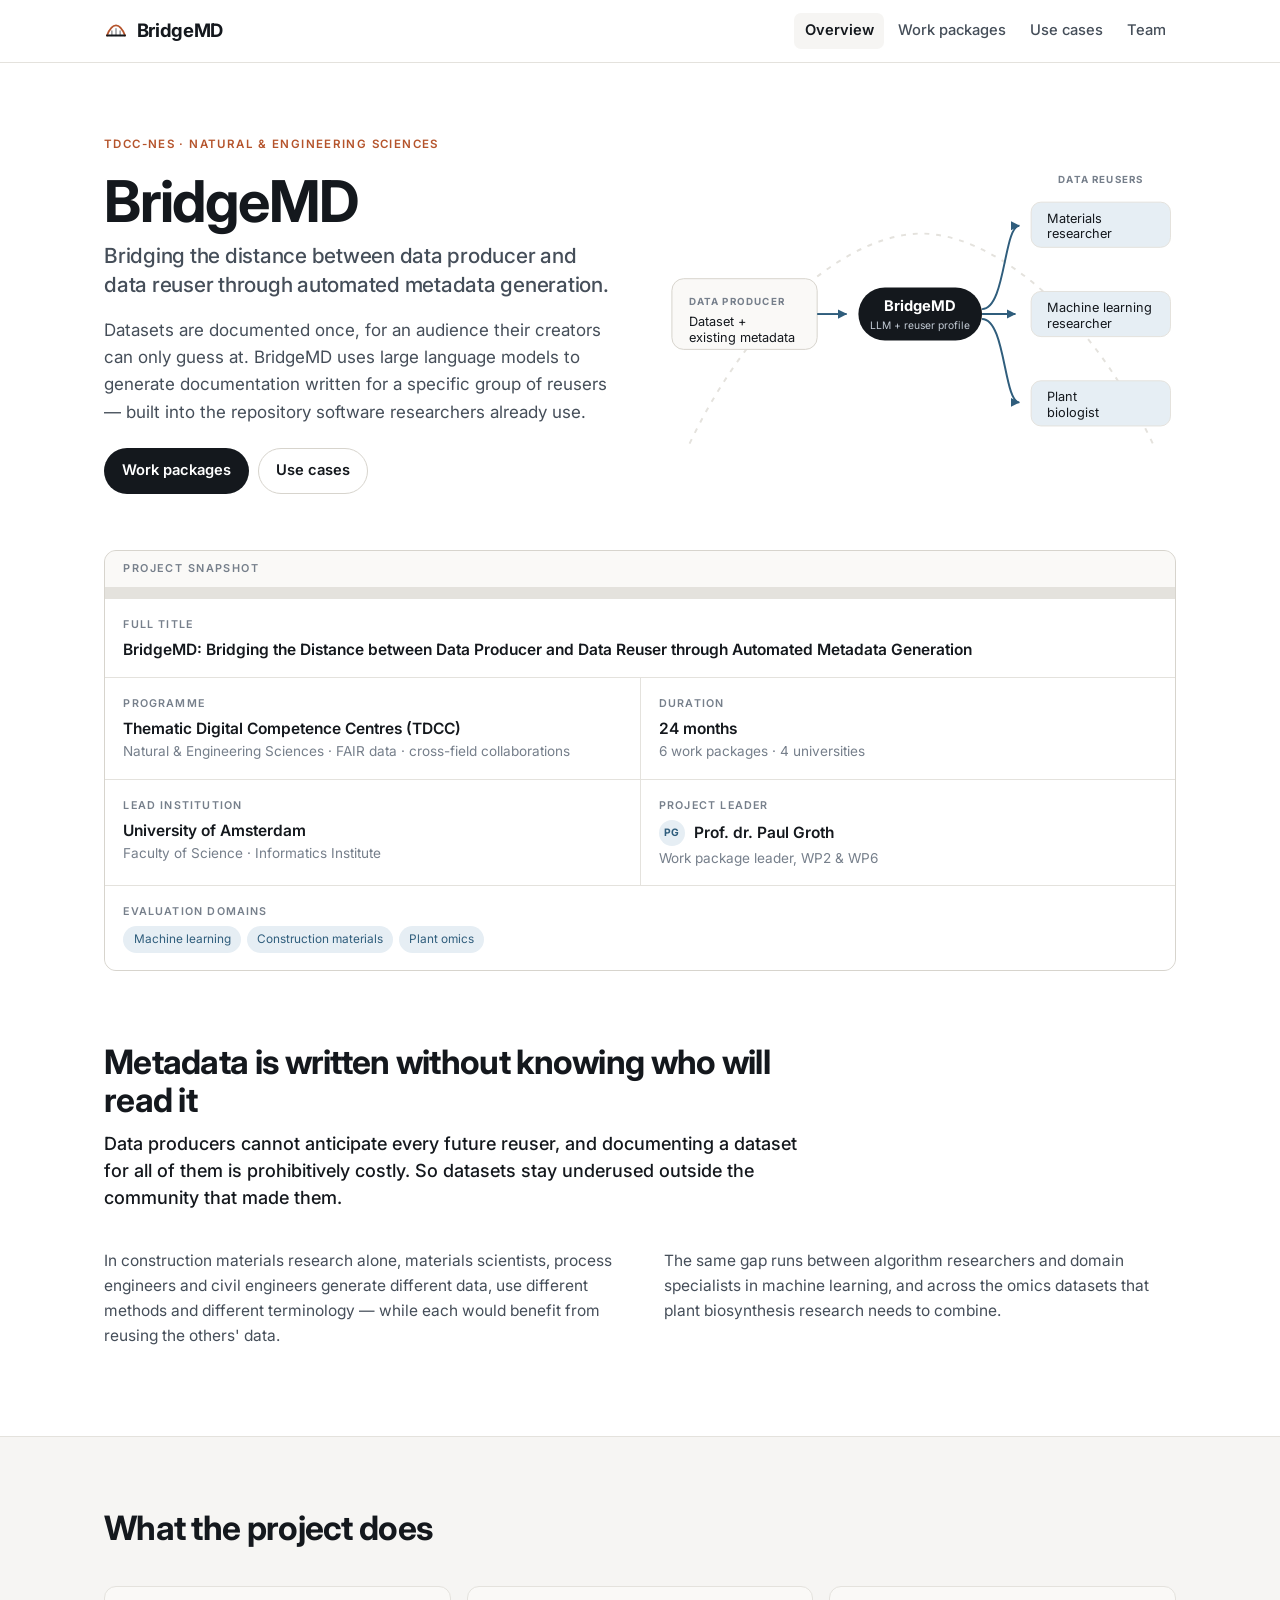
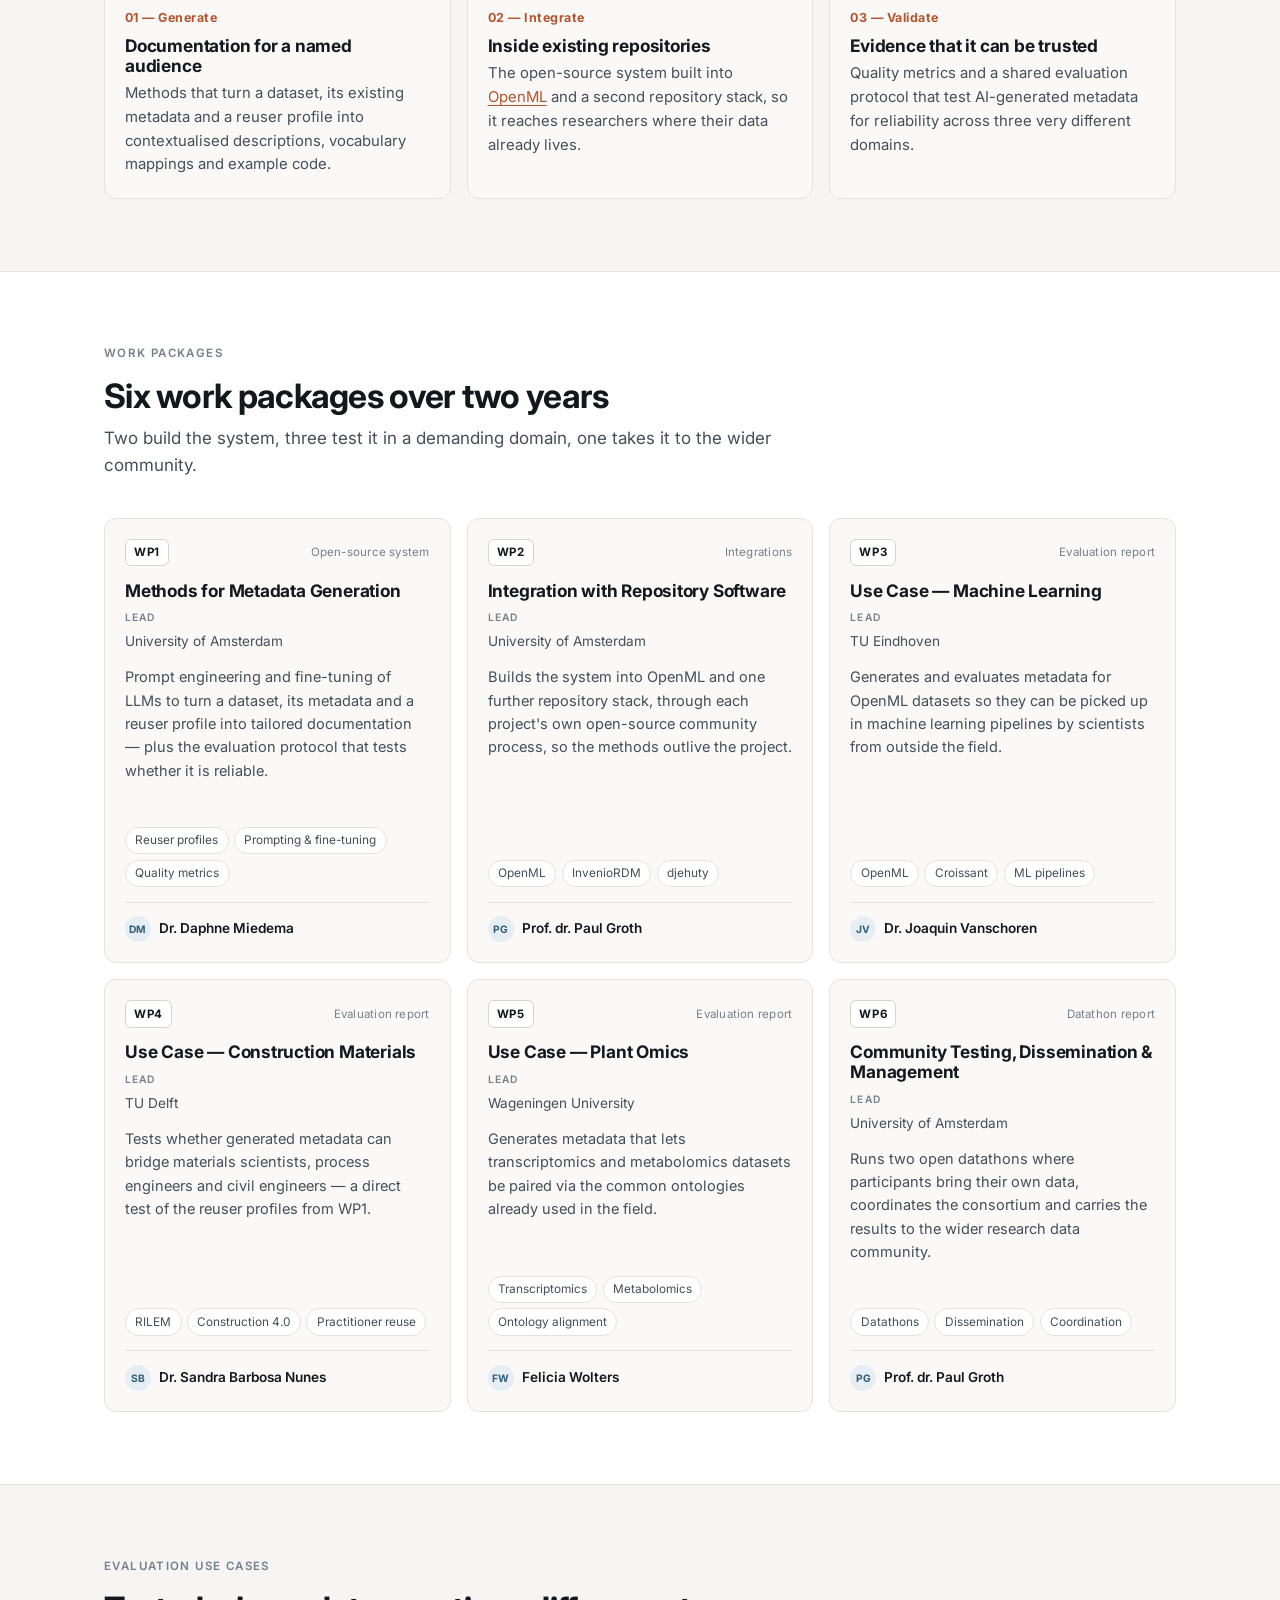
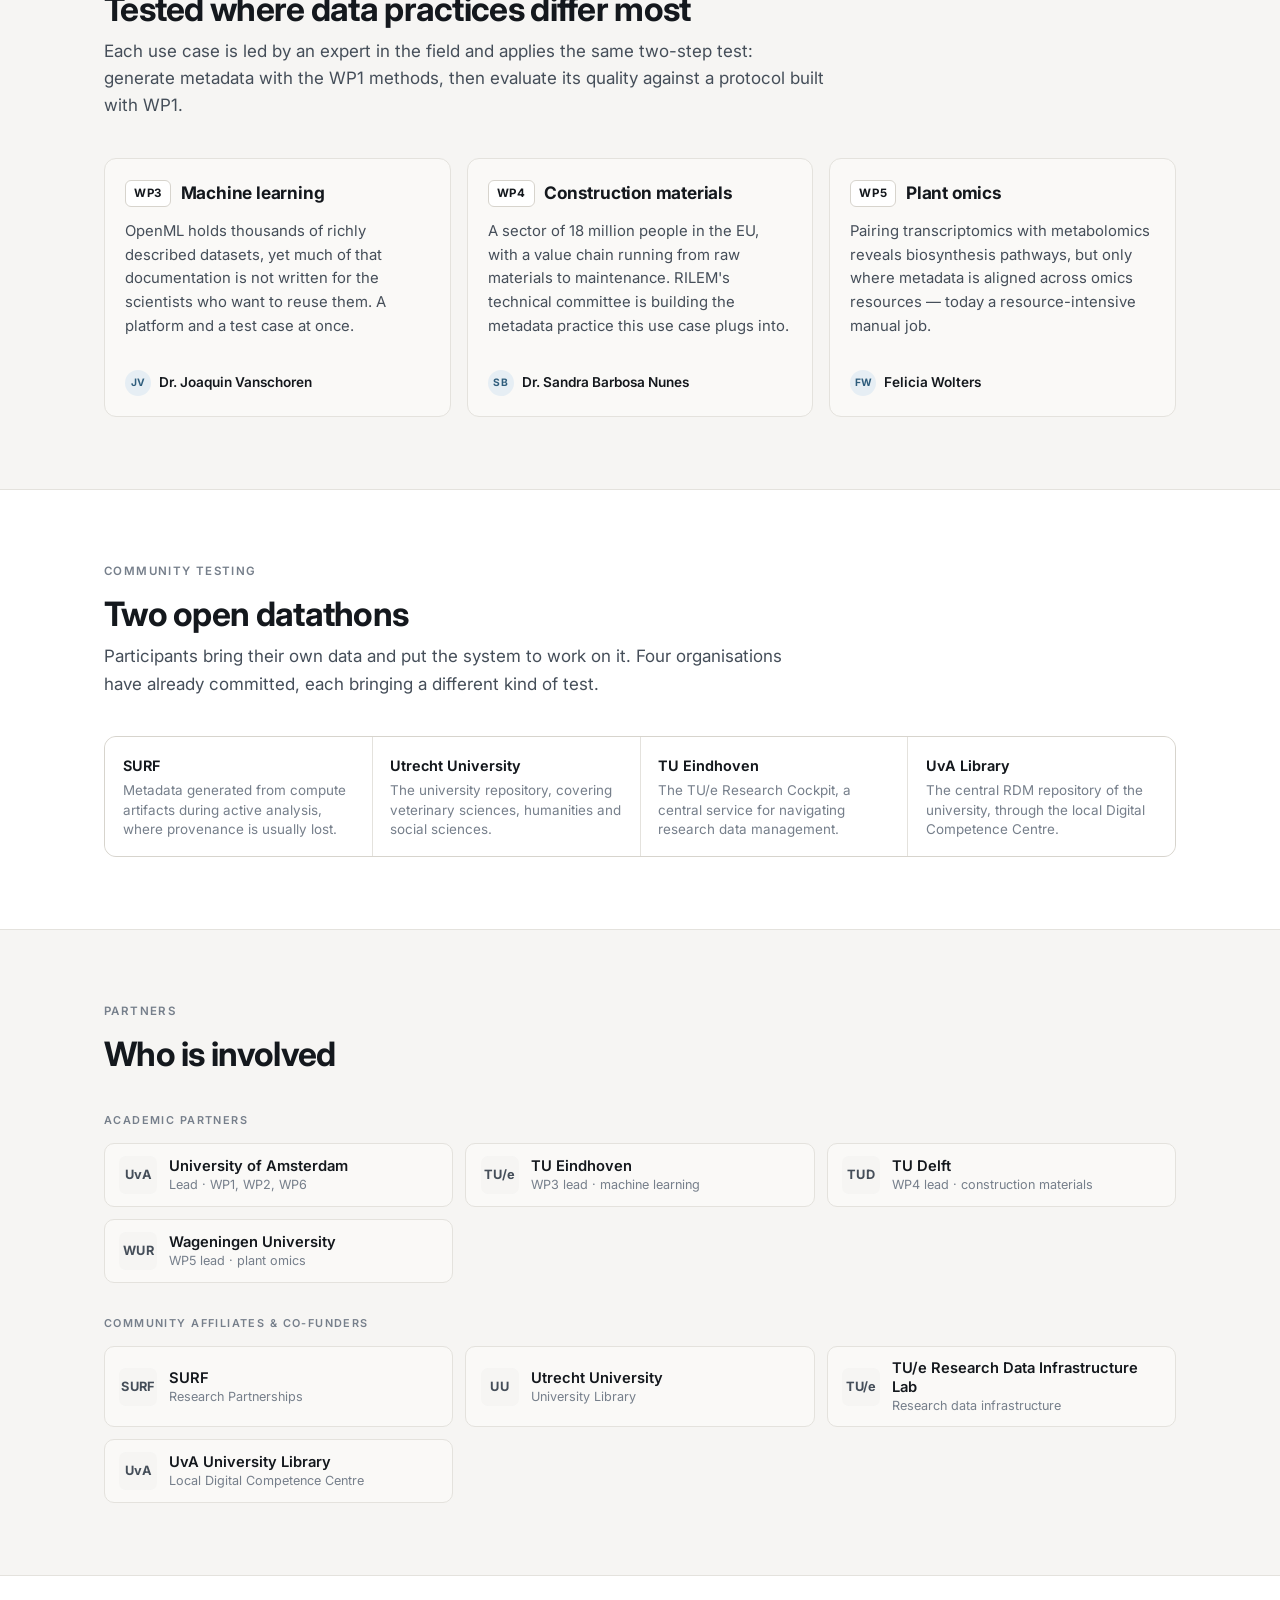
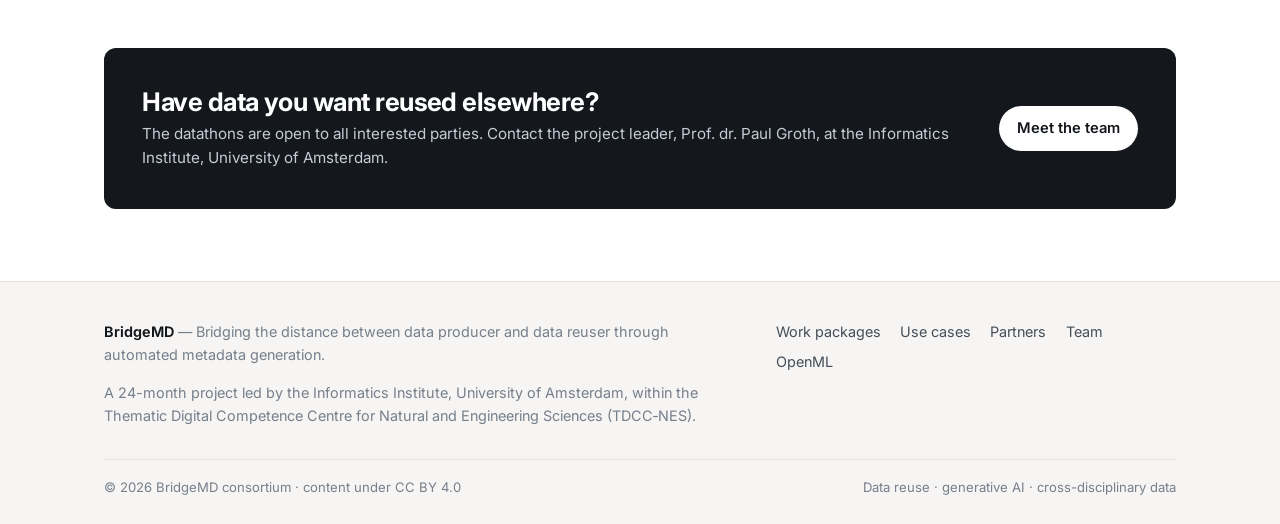
==== index.html @ d84fef76 "Add BridgeMD project website Static site for the BridgeMD project (TDCC-NES), built from the project" ====
<!DOCTYPE html>
<html lang="en">
<head>
  <meta charset="utf-8">
  <meta name="viewport" content="width=device-width, initial-scale=1">
  <title>BridgeMD — Automated metadata generation for cross-disciplinary data reuse</title>
  <meta name="description" content="BridgeMD uses large language models to generate dataset documentation tailored to specific groups of data reusers, built into open-source research data repositories.">
  <link rel="canonical" href="https://bridgemd.github.io/">
  <meta name="theme-color" content="#ffffff" media="(prefers-color-scheme: light)">
  <meta name="theme-color" content="#0f1319" media="(prefers-color-scheme: dark)">
  <meta property="og:title" content="BridgeMD — Automated metadata generation for cross-disciplinary data reuse">
  <meta property="og:description" content="BridgeMD uses large language models to generate dataset documentation tailored to specific groups of data reusers, built into open-source research data repositories.">
  <meta property="og:type" content="website">
  <meta property="og:url" content="https://bridgemd.github.io/">
  <link rel="icon" href="assets/img/favicon.svg" type="image/svg+xml">
  <link rel="preconnect" href="https://fonts.googleapis.com">
  <link rel="preconnect" href="https://fonts.gstatic.com" crossorigin>
  <link rel="stylesheet" href="https://fonts.googleapis.com/css2?family=Inter:wght@400;500;600;700&display=swap">
  <link rel="stylesheet" href="assets/css/style.css">
</head>
<body>
  <a class="skip-link" href="#main">Skip to content</a>

  <header class="site-header">
    <div class="wrap site-header__inner">
      <a class="brand" href="index.html">
        <svg class="brand__mark" width="24" height="24" viewBox="0 0 64 64" aria-hidden="true">
          <path class="brand__arc" d="M8 44c7-18 17-27 24-27s17 9 24 27" fill="none" stroke-width="5" stroke-linecap="round"/>
          <path d="M8 44h48" stroke="currentColor" stroke-width="5" stroke-linecap="round"/>
          <path d="M21 44V32M32 44V26M43 44V32" stroke="currentColor" stroke-width="3.5" stroke-linecap="round" opacity=".5"/>
        </svg>
        BridgeMD
      </a>
      <button class="nav-toggle" type="button" aria-expanded="false" aria-controls="site-nav">
        <svg width="15" height="15" viewBox="0 0 16 16" aria-hidden="true"><path d="M1 3h14M1 8h14M1 13h14" stroke="currentColor" stroke-width="1.8" stroke-linecap="round"/></svg>
        Menu
      </button>
      <nav class="nav" id="site-nav" aria-label="Main">
        <a href="index.html" aria-current="page">Overview</a>
        <a href="index.html#work-packages">Work packages</a>
        <a href="index.html#use-cases">Use cases</a>
        <a href="team.html">Team</a>
      </nav>
    </div>
  </header>

  <main id="main">
    <section class="hero">
      <div class="wrap">
        <div class="hero__grid">
          <div>
            <p class="eyebrow eyebrow--accent">TDCC-NES &middot; Natural &amp; Engineering Sciences</p>
            <h1>BridgeMD</h1>
            <p class="hero__sub">Bridging the distance between data producer and data reuser
            through automated metadata generation.</p>
            <p>Datasets are documented once, for an audience their creators can only guess at.
            BridgeMD uses large language models to generate documentation written for a specific
            group of reusers &mdash; built into the repository software researchers already use.</p>
            <div class="btn-row">
              <a class="btn btn--primary" href="#work-packages">Work packages</a>
              <a class="btn btn--ghost" href="#use-cases">Use cases</a>
            </div>
          </div>
          <figure class="hero__figure">
          <svg viewBox="0 0 520 320" class="diagram" role="img" aria-labelledby="dia-t dia-d">
            <title id="dia-t">From one dataset to many tailored descriptions</title>
            <desc id="dia-d">A dataset with its existing metadata passes through BridgeMD, which
            generates documentation tailored to a materials researcher, a machine learning
            researcher and a plant biologist.</desc>
            <path class="d-arc" d="M24 292c70-146 170-214 236-214s166 68 236 214"/>
            <g>
              <rect class="d-card" x="6" y="124" width="148" height="72" rx="12"/>
              <text class="d-label" x="23" y="151">DATA PRODUCER</text>
              <text class="d-text" x="23" y="172">Dataset +</text>
              <text class="d-text" x="23" y="188">existing metadata</text>
            </g>
            <g>
              <rect class="d-engine" x="196" y="133" width="126" height="54" rx="27"/>
              <text class="d-engine-name" x="259" y="157">BridgeMD</text>
              <text class="d-engine-sub" x="259" y="175">LLM + reuser profile</text>
            </g>
            <g class="d-links">
              <path d="M154 160h30" marker-end="url(#ar)"/>
              <path d="M322 155C346 155 344 70 360 70" marker-end="url(#ar)"/>
              <path d="M322 160h34" marker-end="url(#ar)"/>
              <path d="M322 165C346 165 344 250 360 250" marker-end="url(#ar)"/>
            </g>
            <g>
              <rect class="d-pill" x="372" y="46" width="142" height="46" rx="10"/>
              <text class="d-text" x="388" y="67">Materials</text>
              <text class="d-text" x="388" y="83">researcher</text>
              <rect class="d-pill" x="372" y="137" width="142" height="46" rx="10"/>
              <text class="d-text" x="388" y="158">Machine learning</text>
              <text class="d-text" x="388" y="174">researcher</text>
              <rect class="d-pill" x="372" y="228" width="142" height="46" rx="10"/>
              <text class="d-text" x="388" y="249">Plant</text>
              <text class="d-text" x="388" y="265">biologist</text>
            </g>
            <text class="d-label d-label--center" x="443" y="26">DATA REUSERS</text>
            <defs>
              <marker id="ar" class="d-arrow" viewBox="0 0 10 10" refX="7.5" refY="5"
                      markerWidth="6" markerHeight="6" orient="auto-start-reverse">
                <path d="M0 1l8 4-8 4z"/>
              </marker>
            </defs>
          </svg>
        </figure>
        </div>

        <div class="snapshot">
          <p class="snapshot__title">Project snapshot</p>
          <div class="snap snap--wide">
            <span class="snap__label">Full title</span>
            <div class="snap__value">BridgeMD: Bridging the Distance between Data Producer and Data
            Reuser through Automated Metadata Generation</div>
          </div>
          <div class="snap">
            <span class="snap__label">Programme</span>
            <div class="snap__value">Thematic Digital Competence Centres (TDCC)</div>
            <div class="snap__sub">Natural &amp; Engineering Sciences &middot; FAIR data &middot; cross-field collaborations</div>
          </div>
          <div class="snap">
            <span class="snap__label">Duration</span>
            <div class="snap__value">24 months</div>
            <div class="snap__sub">6 work packages &middot; 4 universities</div>
          </div>
          <div class="snap">
            <span class="snap__label">Lead institution</span>
            <div class="snap__value">University of Amsterdam</div>
            <div class="snap__sub">Faculty of Science &middot; Informatics Institute</div>
          </div>
          <div class="snap">
            <span class="snap__label">Project leader</span>
            <div class="snap__value snap__person">
              <span class="mono" aria-hidden="true">PG</span>Prof. dr. Paul Groth
            </div>
            <div class="snap__sub">Work package leader, WP2 &amp; WP6</div>
          </div>
          <div class="snap snap--wide">
            <span class="snap__label">Evaluation domains</span>
            <ul class="pills" style="margin-top:.15rem">
              <li class="pill pill--bridge">Machine learning</li>
              <li class="pill pill--bridge">Construction materials</li>
              <li class="pill pill--bridge">Plant omics</li>
            </ul>
          </div>
        </div>
      </div>
    </section>

    <section class="section">
      <div class="wrap">
        <div class="section__head">
          <h2>Metadata is written without knowing who will read it</h2>
          <p class="lead">Data producers cannot anticipate every future reuser, and documenting a
          dataset for all of them is prohibitively costly. So datasets stay underused outside the
          community that made them.</p>
        </div>
        <div class="two-col">
          <p>In construction materials research alone, materials scientists, process engineers and
          civil engineers generate different data, use different methods and different terminology
          &mdash; while each would benefit from reusing the others' data.</p>
          <p>The same gap runs between algorithm researchers and domain specialists in machine
          learning, and across the omics datasets that plant biosynthesis research needs to
          combine.</p>
        </div>
      </div>
    </section>

    <section class="section section--tint">
      <div class="wrap">
        <div class="section__head">
          <h2>What the project does</h2>
        </div>
        <div class="grid-3">
          <div class="card">
            <span class="card__n">01 &mdash; Generate</span>
            <h3>Documentation for a named audience</h3>
            <p>Methods that turn a dataset, its existing metadata and a reuser profile into
            contextualised descriptions, vocabulary mappings and example code.</p>
          </div>
          <div class="card">
            <span class="card__n">02 &mdash; Integrate</span>
            <h3>Inside existing repositories</h3>
            <p>The open-source system built into <a href="https://www.openml.org">OpenML</a> and a
            second repository stack, so it reaches researchers where their data already lives.</p>
          </div>
          <div class="card">
            <span class="card__n">03 &mdash; Validate</span>
            <h3>Evidence that it can be trusted</h3>
            <p>Quality metrics and a shared evaluation protocol that test AI-generated metadata for
            reliability across three very different domains.</p>
          </div>
        </div>
      </div>
    </section>

    <section class="section" id="work-packages">
      <div class="wrap">
        <div class="section__head">
          <p class="eyebrow">Work packages</p>
          <h2>Six work packages over two years</h2>
          <p>Two build the system, three test it in a demanding domain, one takes it to the wider
          community.</p>
        </div>
        <div class="wp-grid">
        <article class="wp-tile" id="wp1">
          <div class="wp-tile__top">
            <span class="wp-badge">WP1</span>
            <span class="wp-out">Open-source system</span>
          </div>
          <h3>Methods for Metadata Generation</h3>
          <div class="wp-tile__lead">
            <span class="wp-tile__lead-label">Lead</span>
            <span class="wp-tile__lead-name">University of Amsterdam</span>
          </div>
          <p>Prompt engineering and fine-tuning of LLMs to turn a dataset, its metadata and a reuser profile into tailored documentation &mdash; plus the evaluation protocol that tests whether it is reliable.</p>
          <div class="wp-tile__foot">
            <ul class="pills">
            <li class="pill">Reuser profiles</li>
            <li class="pill">Prompting &amp; fine-tuning</li>
            <li class="pill">Quality metrics</li>
            </ul>
          <div class="wp-tile__person"><span class="mono" aria-hidden="true">DM</span><span class="person-chip"><strong>Dr. Daphne Miedema</strong></span></div>
          </div>
        </article>
        <article class="wp-tile" id="wp2">
          <div class="wp-tile__top">
            <span class="wp-badge">WP2</span>
            <span class="wp-out">Integrations</span>
          </div>
          <h3>Integration with Repository Software</h3>
          <div class="wp-tile__lead">
            <span class="wp-tile__lead-label">Lead</span>
            <span class="wp-tile__lead-name">University of Amsterdam</span>
          </div>
          <p>Builds the system into OpenML and one further repository stack, through each project's own open-source community process, so the methods outlive the project.</p>
          <div class="wp-tile__foot">
            <ul class="pills">
            <li class="pill">OpenML</li>
            <li class="pill">InvenioRDM</li>
            <li class="pill">djehuty</li>
            </ul>
          <div class="wp-tile__person"><span class="mono" aria-hidden="true">PG</span><span class="person-chip"><strong>Prof. dr. Paul Groth</strong></span></div>
          </div>
        </article>
        <article class="wp-tile" id="wp3">
          <div class="wp-tile__top">
            <span class="wp-badge">WP3</span>
            <span class="wp-out">Evaluation report</span>
          </div>
          <h3>Use Case &mdash; Machine Learning</h3>
          <div class="wp-tile__lead">
            <span class="wp-tile__lead-label">Lead</span>
            <span class="wp-tile__lead-name">TU Eindhoven</span>
          </div>
          <p>Generates and evaluates metadata for OpenML datasets so they can be picked up in machine learning pipelines by scientists from outside the field.</p>
          <div class="wp-tile__foot">
            <ul class="pills">
            <li class="pill">OpenML</li>
            <li class="pill">Croissant</li>
            <li class="pill">ML pipelines</li>
            </ul>
          <div class="wp-tile__person"><span class="mono" aria-hidden="true">JV</span><span class="person-chip"><strong>Dr. Joaquin Vanschoren</strong></span></div>
          </div>
        </article>
        <article class="wp-tile" id="wp4">
          <div class="wp-tile__top">
            <span class="wp-badge">WP4</span>
            <span class="wp-out">Evaluation report</span>
          </div>
          <h3>Use Case &mdash; Construction Materials</h3>
          <div class="wp-tile__lead">
            <span class="wp-tile__lead-label">Lead</span>
            <span class="wp-tile__lead-name">TU Delft</span>
          </div>
          <p>Tests whether generated metadata can bridge materials scientists, process engineers and civil engineers &mdash; a direct test of the reuser profiles from WP1.</p>
          <div class="wp-tile__foot">
            <ul class="pills">
            <li class="pill">RILEM</li>
            <li class="pill">Construction 4.0</li>
            <li class="pill">Practitioner reuse</li>
            </ul>
          <div class="wp-tile__person"><span class="mono" aria-hidden="true">SB</span><span class="person-chip"><strong>Dr. Sandra Barbosa Nunes</strong></span></div>
          </div>
        </article>
        <article class="wp-tile" id="wp5">
          <div class="wp-tile__top">
            <span class="wp-badge">WP5</span>
            <span class="wp-out">Evaluation report</span>
          </div>
          <h3>Use Case &mdash; Plant Omics</h3>
          <div class="wp-tile__lead">
            <span class="wp-tile__lead-label">Lead</span>
            <span class="wp-tile__lead-name">Wageningen University</span>
          </div>
          <p>Generates metadata that lets transcriptomics and metabolomics datasets be paired via the common ontologies already used in the field.</p>
          <div class="wp-tile__foot">
            <ul class="pills">
            <li class="pill">Transcriptomics</li>
            <li class="pill">Metabolomics</li>
            <li class="pill">Ontology alignment</li>
            </ul>
          <div class="wp-tile__person"><span class="mono" aria-hidden="true">FW</span><span class="person-chip"><strong>Felicia Wolters</strong></span></div>
          </div>
        </article>
        <article class="wp-tile" id="wp6">
          <div class="wp-tile__top">
            <span class="wp-badge">WP6</span>
            <span class="wp-out">Datathon report</span>
          </div>
          <h3>Community Testing, Dissemination &amp; Management</h3>
          <div class="wp-tile__lead">
            <span class="wp-tile__lead-label">Lead</span>
            <span class="wp-tile__lead-name">University of Amsterdam</span>
          </div>
          <p>Runs two open datathons where participants bring their own data, coordinates the consortium and carries the results to the wider research data community.</p>
          <div class="wp-tile__foot">
            <ul class="pills">
            <li class="pill">Datathons</li>
            <li class="pill">Dissemination</li>
            <li class="pill">Coordination</li>
            </ul>
          <div class="wp-tile__person"><span class="mono" aria-hidden="true">PG</span><span class="person-chip"><strong>Prof. dr. Paul Groth</strong></span></div>
          </div>
        </article>
        </div>
      </div>
    </section>

    <section class="section section--tint" id="use-cases">
      <div class="wrap">
        <div class="section__head">
          <p class="eyebrow">Evaluation use cases</p>
          <h2>Tested where data practices differ most</h2>
          <p>Each use case is led by an expert in the field and applies the same two-step test:
          generate metadata with the WP1 methods, then evaluate its quality against a protocol built
          with WP1.</p>
        </div>
        <div class="grid-3">
          <div class="card uc-tile">
            <div class="uc-tile__head">
              <span class="wp-badge">WP3</span>
              <h3>Machine learning</h3>
            </div>
            <p>OpenML holds thousands of richly described datasets, yet much of that documentation
            is not written for the scientists who want to reuse them. A platform and a test case at
            once.</p>
            <div class="uc-tile__foot">
              <span class="person-chip"><span class="mono" aria-hidden="true">JV</span>
              <strong>Dr. Joaquin Vanschoren</strong></span>
            </div>
          </div>
          <div class="card uc-tile">
            <div class="uc-tile__head">
              <span class="wp-badge">WP4</span>
              <h3>Construction materials</h3>
            </div>
            <p>A sector of 18 million people in the EU, with a value chain running from raw
            materials to maintenance. RILEM's technical committee is building the metadata practice
            this use case plugs into.</p>
            <div class="uc-tile__foot">
              <span class="person-chip"><span class="mono" aria-hidden="true">SB</span>
              <strong>Dr. Sandra Barbosa Nunes</strong></span>
            </div>
          </div>
          <div class="card uc-tile">
            <div class="uc-tile__head">
              <span class="wp-badge">WP5</span>
              <h3>Plant omics</h3>
            </div>
            <p>Pairing transcriptomics with metabolomics reveals biosynthesis pathways, but only
            where metadata is aligned across omics resources &mdash; today a resource-intensive
            manual job.</p>
            <div class="uc-tile__foot">
              <span class="person-chip"><span class="mono" aria-hidden="true">FW</span>
              <strong>Felicia Wolters</strong></span>
            </div>
          </div>
        </div>
      </div>
    </section>

    <section class="section">
      <div class="wrap">
        <div class="section__head">
          <p class="eyebrow">Community testing</p>
          <h2>Two open datathons</h2>
          <p>Participants bring their own data and put the system to work on it. Four organisations
          have already committed, each bringing a different kind of test.</p>
        </div>
        <div class="strip">
          <div class="strip__cell">
            <p class="strip__who">SURF</p>
            <p class="strip__what">Metadata generated from compute artifacts during active analysis,
            where provenance is usually lost.</p>
          </div>
          <div class="strip__cell">
            <p class="strip__who">Utrecht University</p>
            <p class="strip__what">The university repository, covering veterinary sciences,
            humanities and social sciences.</p>
          </div>
          <div class="strip__cell">
            <p class="strip__who">TU Eindhoven</p>
            <p class="strip__what">The TU/e Research Cockpit, a central service for navigating
            research data management.</p>
          </div>
          <div class="strip__cell">
            <p class="strip__who">UvA Library</p>
            <p class="strip__what">The central RDM repository of the university, through the local
            Digital Competence Centre.</p>
          </div>
        </div>
      </div>
    </section>

    <section class="section section--tint" id="partners">
      <div class="wrap">
        <div class="section__head">
          <p class="eyebrow">Partners</p>
          <h2>Who is involved</h2>
        </div>
        <div class="group">
          <p class="group-label">Academic partners</p>
          <div class="partner-grid">
            <div class="partner"><span class="mono mono--lg mono--sq" aria-hidden="true">UvA</span>
              <div><div class="partner__name">University of Amsterdam</div>
              <div class="partner__role">Lead &middot; WP1, WP2, WP6</div></div></div>
            <div class="partner"><span class="mono mono--lg mono--sq" aria-hidden="true">TU/e</span>
              <div><div class="partner__name">TU Eindhoven</div>
              <div class="partner__role">WP3 lead &middot; machine learning</div></div></div>
            <div class="partner"><span class="mono mono--lg mono--sq" aria-hidden="true">TUD</span>
              <div><div class="partner__name">TU Delft</div>
              <div class="partner__role">WP4 lead &middot; construction materials</div></div></div>
            <div class="partner"><span class="mono mono--lg mono--sq" aria-hidden="true">WUR</span>
              <div><div class="partner__name">Wageningen University</div>
              <div class="partner__role">WP5 lead &middot; plant omics</div></div></div>
          </div>
        </div>
        <div class="group">
          <p class="group-label">Community affiliates &amp; co-funders</p>
          <div class="partner-grid">
            <div class="partner"><span class="mono mono--lg mono--sq" aria-hidden="true">SURF</span>
              <div><div class="partner__name">SURF</div>
              <div class="partner__role">Research Partnerships</div></div></div>
            <div class="partner"><span class="mono mono--lg mono--sq" aria-hidden="true">UU</span>
              <div><div class="partner__name">Utrecht University</div>
              <div class="partner__role">University Library</div></div></div>
            <div class="partner"><span class="mono mono--lg mono--sq" aria-hidden="true">TU/e</span>
              <div><div class="partner__name">TU/e Research Data Infrastructure Lab</div>
              <div class="partner__role">Research data infrastructure</div></div></div>
            <div class="partner"><span class="mono mono--lg mono--sq" aria-hidden="true">UvA</span>
              <div><div class="partner__name">UvA University Library</div>
              <div class="partner__role">Local Digital Competence Centre</div></div></div>
          </div>
        </div>
      </div>
    </section>

    <section class="section">
      <div class="wrap">
        <div class="cta">
          <div>
            <h2>Have data you want reused elsewhere?</h2>
            <p>The datathons are open to all interested parties. Contact the project leader,
            Prof. dr. Paul Groth, at the Informatics Institute, University of Amsterdam.</p>
            <!-- TODO: replace with a project contact email / mailing-list link once available. -->
          </div>
          <div><a class="btn btn--primary" href="team.html">Meet the team</a></div>
        </div>
      </div>
    </section>
  </main>

  <footer class="site-footer">
    <div class="wrap">
      <div class="site-footer__grid">
        <div>
          <p><strong>BridgeMD</strong> &mdash; Bridging the distance between data producer and data
          reuser through automated metadata generation.</p>
          <p>A 24-month project led by the Informatics Institute, University of Amsterdam, within the
          Thematic Digital Competence Centre for Natural and Engineering Sciences (TDCC&#8209;NES).</p>
        </div>
        <div>
          <ul>
            <li><a href="index.html#work-packages">Work packages</a></li>
            <li><a href="index.html#use-cases">Use cases</a></li>
            <li><a href="index.html#partners">Partners</a></li>
            <li><a href="team.html">Team</a></li>
            <li><a href="https://www.openml.org">OpenML</a></li>
          </ul>
        </div>
      </div>
      <div class="site-footer__bar">
        <span>&copy; 2026 BridgeMD consortium &middot; content under CC&nbsp;BY&nbsp;4.0</span>
        <span>Data reuse &middot; generative AI &middot; cross-disciplinary data</span>
      </div>
    </div>
  </footer>

  <script src="assets/js/nav.js" defer></script>
</body>
</html>
---- assets/css/style.css ----
/* BridgeMD — shared stylesheet */

:root {
  --paper:        #ffffff;
  --paper-2:      #f6f5f3;
  --surface:      #faf9f7;
  --ink:          #14181d;
  --ink-2:        #454e59;
  --ink-3:        #767f8b;
  --rule:         #e4e2dd;
  --rule-2:       #d7d4cd;
  --accent:       #b5542c;
  --accent-soft:  #f7eae2;
  --bridge:       #2f5d7c;
  --bridge-soft:  #e6eef4;

  /* panels that stay dark in both colour schemes */
  --invert-bg:     #14181d;
  --invert-fg:     #ffffff;
  --invert-fg-dim: #c4ccd6;
  --on-accent:     #ffffff;

  --font-sans: "Inter", ui-sans-serif, system-ui, -apple-system, "Segoe UI", Helvetica, Arial, sans-serif;

  --wrap: 1120px;
  --gutter: 24px;
  --radius: 12px;
}

@media (prefers-color-scheme: dark) {
  :root {
    --paper:       #0f1319;
    --paper-2:     #141921;
    --surface:     #171d26;
    --ink:         #eef1f5;
    --ink-2:       #bdc5d0;
    --ink-3:       #8b95a2;
    --rule:        #262e39;
    --rule-2:      #333d4a;
    --accent:      #e8926a;
    --accent-soft: #2c2018;
    --bridge:      #8cb8d6;
    --bridge-soft: #192734;
    --invert-bg:     #1d2531;
    --invert-fg:     #eef1f5;
    --invert-fg-dim: #a6b0bd;
  }
}

*, *::before, *::after { box-sizing: border-box; }

html { scroll-behavior: smooth; scroll-padding-top: 80px; -webkit-text-size-adjust: 100%; }

body {
  margin: 0;
  background: var(--paper);
  color: var(--ink);
  font-family: var(--font-sans);
  font-size: 17px;
  line-height: 1.6;
  -webkit-font-smoothing: antialiased;
}

img, svg { max-width: 100%; height: auto; }

h1, h2, h3 {
  font-weight: 700;
  line-height: 1.15;
  letter-spacing: -0.021em;
  color: var(--ink);
  margin: 0 0 .5em;
}
h1 { font-size: clamp(2.3rem, 6vw, 3.6rem); }
h2 { font-size: clamp(1.55rem, 3.2vw, 2.1rem); }
h3 { font-size: 1.08rem; letter-spacing: -0.012em; }

p { margin: 0 0 1em; color: var(--ink-2); }
p:last-child { margin-bottom: 0; }
.lead { font-size: 1.13rem; color: var(--ink); font-weight: 500; line-height: 1.5; }

a { color: var(--accent); text-decoration-thickness: 1px; text-underline-offset: 3px; }
a:hover { color: var(--ink); }

:focus-visible { outline: 2px solid var(--accent); outline-offset: 3px; border-radius: 4px; }

.wrap { max-width: var(--wrap); margin-inline: auto; padding-inline: var(--gutter); }
.wrap--narrow { max-width: 780px; }

.skip-link { position: absolute; left: -9999px; top: 0; background: var(--invert-bg); color: var(--invert-fg); padding: .6rem 1rem; z-index: 50; }
.skip-link:focus { left: 8px; top: 8px; }

.eyebrow {
  font-size: .72rem;
  font-weight: 600;
  letter-spacing: .12em;
  text-transform: uppercase;
  color: var(--ink-3);
  margin: 0 0 .9rem;
}
.eyebrow--accent { color: var(--accent); }

/* ---------- header ---------- */

.site-header {
  position: sticky; top: 0; z-index: 40;
  background: var(--paper);
  background: color-mix(in srgb, var(--paper) 90%, transparent);
  backdrop-filter: saturate(1.4) blur(10px);
  border-bottom: 1px solid var(--rule);
}
.site-header__inner { display: flex; align-items: center; justify-content: space-between; gap: 1rem; min-height: 62px; }

.brand {
  display: inline-flex; align-items: center; gap: .55rem;
  font-size: 1.16rem; font-weight: 700; letter-spacing: -0.02em;
  color: var(--ink); text-decoration: none;
}
.brand:hover { color: var(--ink); }
.brand__mark { flex: none; display: block; }
.brand__mark .brand__arc { stroke: var(--accent); }

.nav { display: flex; align-items: center; gap: .2rem; }
.nav a {
  display: inline-block; padding: .4rem .65rem; border-radius: 7px;
  font-size: .92rem; font-weight: 500; color: var(--ink-2); text-decoration: none;
}
.nav a:hover { background: var(--paper-2); color: var(--ink); }
.nav a[aria-current="page"] { color: var(--ink); font-weight: 600; background: var(--paper-2); }

.nav-toggle {
  display: none; align-items: center; gap: .4rem;
  background: var(--surface); border: 1px solid var(--rule); border-radius: 9px;
  color: var(--ink); font: inherit; font-size: .9rem; padding: .4rem .65rem; cursor: pointer;
}
@media (max-width: 860px) {
  .nav-toggle { display: inline-flex; }
  .nav {
    position: absolute; top: 100%; left: 0; right: 0;
    flex-direction: column; align-items: stretch; gap: 0;
    padding: .4rem var(--gutter) .9rem;
    background: var(--paper); border-bottom: 1px solid var(--rule);
  }
  .nav[hidden] { display: none; }
  .nav a { padding: .65rem .5rem; font-size: 1rem; }
}

/* ---------- hero ---------- */

.hero { padding: clamp(2.5rem, 6vw, 4.5rem) 0 0; }
.hero__grid {
  display: grid; grid-template-columns: minmax(0, 1fr) minmax(0, 1fr);
  gap: clamp(1.5rem, 4vw, 3.5rem); align-items: center;
}
@media (max-width: 900px) { .hero__grid { grid-template-columns: 1fr; } }

.hero h1 { margin-bottom: .45rem; }
.hero__sub {
  font-size: clamp(1.08rem, 2.2vw, 1.3rem); font-weight: 500; line-height: 1.4;
  color: var(--ink-2); margin: 0 0 1.1rem; letter-spacing: -0.012em;
}

.btn-row { display: flex; flex-wrap: wrap; gap: .6rem; margin-top: 1.4rem; }
.btn {
  display: inline-flex; align-items: center; gap: .4rem;
  padding: .62rem 1.05rem; border-radius: 999px;
  font-size: .92rem; font-weight: 600; text-decoration: none;
  border: 1px solid transparent;
  transition: background .12s ease, border-color .12s ease, color .12s ease;
}
.btn--primary { background: var(--ink); color: var(--paper); }
.btn--primary:hover { background: var(--accent); color: var(--on-accent); }
.btn--ghost { border-color: var(--rule-2); color: var(--ink); background: transparent; }
.btn--ghost:hover { border-color: var(--ink-3); color: var(--ink); background: var(--paper-2); }

.hero__figure { margin: 0; }
.hero__figure svg { width: 100%; height: auto; display: block; }

.diagram { font-family: var(--font-sans); }
.diagram .d-arc { fill: none; stroke: var(--rule); stroke-width: 2; stroke-dasharray: 5 7; }
.diagram .d-card { fill: var(--surface); stroke: var(--rule-2); stroke-width: 1; }
.diagram .d-pill { fill: var(--bridge-soft); stroke: var(--rule); stroke-width: 1; }
.diagram .d-engine { fill: var(--invert-bg); }
.diagram .d-text { font-size: 13px; fill: var(--ink); }
.diagram .d-label { font-size: 10px; font-weight: 700; letter-spacing: 1.2px; fill: var(--ink-3); }
.diagram .d-label--center { text-anchor: middle; }
.diagram .d-engine-name { font-size: 15px; font-weight: 700; text-anchor: middle; fill: var(--invert-fg); }
.diagram .d-engine-sub { font-size: 10.5px; text-anchor: middle; fill: var(--invert-fg-dim); }
.diagram .d-links path { fill: none; stroke: var(--bridge); stroke-width: 2; }
.diagram .d-arrow path { fill: var(--bridge); stroke: none; }

/* ---------- project snapshot ---------- */

.snapshot {
  margin: clamp(2rem, 5vw, 3.5rem) 0 0;
  border: 1px solid var(--rule-2);
  border-radius: var(--radius);
  overflow: hidden;
  background: var(--rule);
  display: grid;
  grid-template-columns: repeat(2, minmax(0, 1fr));
  gap: 1px;
}
@media (max-width: 680px) { .snapshot { grid-template-columns: 1fr; } }

.snapshot__title {
  grid-column: 1 / -1;
  background: var(--surface);
  padding: .6rem 1.15rem;
  font-size: .68rem; font-weight: 600; letter-spacing: .13em;
  text-transform: uppercase; color: var(--ink-3);
}
.snap { background: var(--paper); padding: 1.05rem 1.15rem; }
.snap__label {
  display: block; font-size: .67rem; font-weight: 600; letter-spacing: .11em;
  text-transform: uppercase; color: var(--ink-3); margin-bottom: .35rem;
}
.snap__value { font-size: .97rem; font-weight: 600; color: var(--ink); line-height: 1.4; }
.snap__sub { font-size: .85rem; color: var(--ink-3); margin-top: .2rem; line-height: 1.45; }
.snap--wide { grid-column: 1 / -1; }
.snap__person { display: flex; align-items: center; gap: .6rem; }

/* ---------- sections ---------- */

.section { padding: clamp(2.8rem, 6vw, 4.5rem) 0; }
.section--tint { background: var(--paper-2); border-block: 1px solid var(--rule); }
.section__head { max-width: 720px; margin-bottom: clamp(1.6rem, 3vw, 2.4rem); }
.section__head h2 { margin-bottom: .6rem; }

.two-col {
  display: grid; grid-template-columns: repeat(2, minmax(0, 1fr));
  gap: clamp(1.5rem, 4vw, 3rem); margin-top: 1.6rem;
}
@media (max-width: 760px) { .two-col { grid-template-columns: 1fr; gap: 1rem; } }
.two-col p { font-size: .97rem; }

/* ---------- generic card grid ---------- */

.grid-3 { display: grid; grid-template-columns: repeat(3, minmax(0, 1fr)); gap: 1rem; }
.grid-2 { display: grid; grid-template-columns: repeat(2, minmax(0, 1fr)); gap: 1rem; }
@media (max-width: 900px) { .grid-3 { grid-template-columns: repeat(2, minmax(0, 1fr)); } }
@media (max-width: 640px) { .grid-3, .grid-2 { grid-template-columns: 1fr; } }

.card {
  background: var(--surface);
  border: 1px solid var(--rule);
  border-radius: var(--radius);
  padding: 1.3rem 1.25rem;
}
.card h3 { margin-bottom: .4rem; }
.card p { font-size: .93rem; color: var(--ink-2); }

.card__n {
  display: block; font-size: .78rem; font-weight: 700; letter-spacing: .04em;
  color: var(--accent); margin-bottom: .5rem;
}

a.card { text-decoration: none; display: block; transition: border-color .12s ease; }
a.card:hover { border-color: var(--ink-3); }
a.card h3 { color: var(--ink); }

/* ---------- work-package tiles ---------- */

.wp-grid { display: grid; grid-template-columns: repeat(3, minmax(0, 1fr)); gap: 1rem; }
@media (max-width: 980px) { .wp-grid { grid-template-columns: repeat(2, minmax(0, 1fr)); } }
@media (max-width: 660px) { .wp-grid { grid-template-columns: 1fr; } }

.wp-tile {
  background: var(--surface);
  border: 1px solid var(--rule);
  border-radius: var(--radius);
  padding: 1.25rem;
  display: flex; flex-direction: column;
}
.wp-tile__top { display: flex; align-items: center; justify-content: space-between; gap: .75rem; margin-bottom: .9rem; }
.wp-badge {
  font-size: .72rem; font-weight: 700; letter-spacing: .06em;
  background: var(--paper); border: 1px solid var(--rule-2);
  color: var(--ink); padding: .22rem .5rem; border-radius: 6px;
}
.wp-out { font-size: .72rem; color: var(--ink-3); text-align: right; letter-spacing: .02em; }
.wp-tile h3 { margin-bottom: .55rem; }
.wp-tile__lead { margin-bottom: .75rem; }
.wp-tile__lead-label {
  display: block; font-size: .64rem; font-weight: 600; letter-spacing: .11em;
  text-transform: uppercase; color: var(--ink-3); margin-bottom: .1rem;
}
.wp-tile__lead-name { font-size: .85rem; color: var(--ink-2); }
.wp-tile p { font-size: .91rem; }
.wp-tile__foot {
  margin-top: auto; padding-top: .95rem;
}
.wp-tile .pills { margin-bottom: .9rem; }
.wp-tile__person {
  display: flex; align-items: center; gap: .5rem;
  padding-top: .85rem; border-top: 1px solid var(--rule);
}

.pills { display: flex; flex-wrap: wrap; gap: .35rem; margin: .9rem 0 0; padding: 0; list-style: none; }
.pill {
  font-size: .74rem; color: var(--ink-2);
  background: var(--paper); border: 1px solid var(--rule);
  border-radius: 999px; padding: .2rem .58rem; white-space: nowrap;
}
.pill--accent { background: var(--accent-soft); border-color: transparent; color: var(--accent); }
.pill--bridge { background: var(--bridge-soft); border-color: transparent; color: var(--bridge); }

/* ---------- monogram + person chip ---------- */

.mono {
  flex: none;
  width: 26px; height: 26px; border-radius: 50%;
  display: inline-grid; place-items: center;
  background: var(--bridge-soft); color: var(--bridge);
  font-size: .64rem; font-weight: 700; letter-spacing: .02em;
}
.mono--lg { width: 38px; height: 38px; font-size: .8rem; }
.mono--sq { border-radius: 7px; background: var(--paper-2); color: var(--ink-2); }

.person-chip { display: flex; align-items: center; gap: .5rem; font-size: .85rem; color: var(--ink-2); }
.person-chip strong { font-weight: 600; color: var(--ink); }

/* ---------- use-case tiles ---------- */

.uc-tile { display: flex; flex-direction: column; }
.uc-tile__head { display: flex; align-items: center; gap: .6rem; margin-bottom: .8rem; }
.uc-tile h3 { margin: 0; }
.uc-tile__foot { margin-top: auto; padding-top: 1rem; }

/* ---------- partners ---------- */

.partner-grid { display: grid; grid-template-columns: repeat(3, minmax(0, 1fr)); gap: .75rem; }
@media (max-width: 900px) { .partner-grid { grid-template-columns: repeat(2, minmax(0, 1fr)); } }
@media (max-width: 560px) { .partner-grid { grid-template-columns: 1fr; } }

.partner {
  display: flex; align-items: center; gap: .75rem;
  background: var(--surface); border: 1px solid var(--rule);
  border-radius: 10px; padding: .75rem .9rem;
}
.partner__name { font-size: .92rem; font-weight: 600; color: var(--ink); line-height: 1.3; }
.partner__role { font-size: .79rem; color: var(--ink-3); line-height: 1.35; }

.group-label {
  font-size: .68rem; font-weight: 600; letter-spacing: .13em; text-transform: uppercase;
  color: var(--ink-3); margin: 0 0 .85rem;
}
.group + .group { margin-top: 2rem; }

/* ---------- people ---------- */

.person {
  background: var(--surface); border: 1px solid var(--rule);
  border-radius: var(--radius); padding: 1.15rem;
}
.person__top { display: flex; align-items: center; gap: .7rem; margin-bottom: .7rem; }
.person__name { font-size: .98rem; font-weight: 650; color: var(--ink); margin: 0; line-height: 1.25; }
.person__aff { font-size: .82rem; color: var(--ink-3); margin: .1rem 0 0; }
.person__role { font-size: .88rem; color: var(--ink-2); margin: 0; }

/* ---------- strip (datathon testers) ---------- */

.strip { display: grid; grid-template-columns: repeat(4, minmax(0, 1fr)); gap: 1px; background: var(--rule); border: 1px solid var(--rule-2); border-radius: var(--radius); overflow: hidden; }
@media (max-width: 820px) { .strip { grid-template-columns: repeat(2, minmax(0, 1fr)); } }
@media (max-width: 480px) { .strip { grid-template-columns: 1fr; } }
.strip__cell { background: var(--paper); padding: 1.05rem 1.1rem; }
.strip__who { font-size: .9rem; font-weight: 650; color: var(--ink); margin: 0 0 .25rem; }
.strip__what { font-size: .84rem; color: var(--ink-3); margin: 0; line-height: 1.45; }

/* ---------- CTA ---------- */

.cta {
  background: var(--invert-bg); color: var(--invert-fg); border-radius: var(--radius);
  padding: clamp(1.6rem, 4vw, 2.4rem);
  display: grid; gap: 1.1rem; align-items: center;
  grid-template-columns: minmax(0, 1fr) auto;
}
@media (max-width: 720px) { .cta { grid-template-columns: 1fr; } }
.cta h2 { color: var(--invert-fg); margin-bottom: .35rem; font-size: clamp(1.3rem, 2.6vw, 1.6rem); }
.cta p { color: var(--invert-fg-dim); font-size: .95rem; }
.cta .btn--primary { background: var(--invert-fg); color: var(--invert-bg); }
.cta .btn--primary:hover { background: var(--invert-fg); color: var(--invert-bg); opacity: .88; }

/* ---------- page head (subpage) ---------- */

.page-head { padding: clamp(2.4rem, 5vw, 3.6rem) 0 clamp(1.6rem, 3vw, 2.2rem); border-bottom: 1px solid var(--rule); }
.page-head .lead { max-width: 680px; }

/* ---------- notes ---------- */

.notes { font-size: .86rem; color: var(--ink-3); }
.notes a { color: var(--bridge); }

/* ---------- footer ---------- */

.site-footer { border-top: 1px solid var(--rule); background: var(--paper-2); padding: 2.4rem 0 1.6rem; font-size: .9rem; }
.site-footer__grid { display: grid; grid-template-columns: minmax(0, 1.6fr) minmax(0, 1fr); gap: 2rem; }
@media (max-width: 700px) { .site-footer__grid { grid-template-columns: 1fr; gap: 1.2rem; } }
.site-footer p { color: var(--ink-3); }
.site-footer strong { color: var(--ink); font-weight: 650; }
.site-footer ul { list-style: none; padding: 0; margin: 0; display: flex; flex-wrap: wrap; gap: .4rem 1.2rem; }
.site-footer a { color: var(--ink-2); text-decoration: none; }
.site-footer a:hover { color: var(--accent); text-decoration: underline; }
.site-footer__bar {
  margin-top: 2rem; padding-top: 1.1rem; border-top: 1px solid var(--rule);
  color: var(--ink-3); font-size: .82rem;
  display: flex; flex-wrap: wrap; gap: .4rem 1.5rem; justify-content: space-between;
}

@media (prefers-reduced-motion: reduce) {
  html { scroll-behavior: auto; }
  * { transition: none !important; animation: none !important; }
}
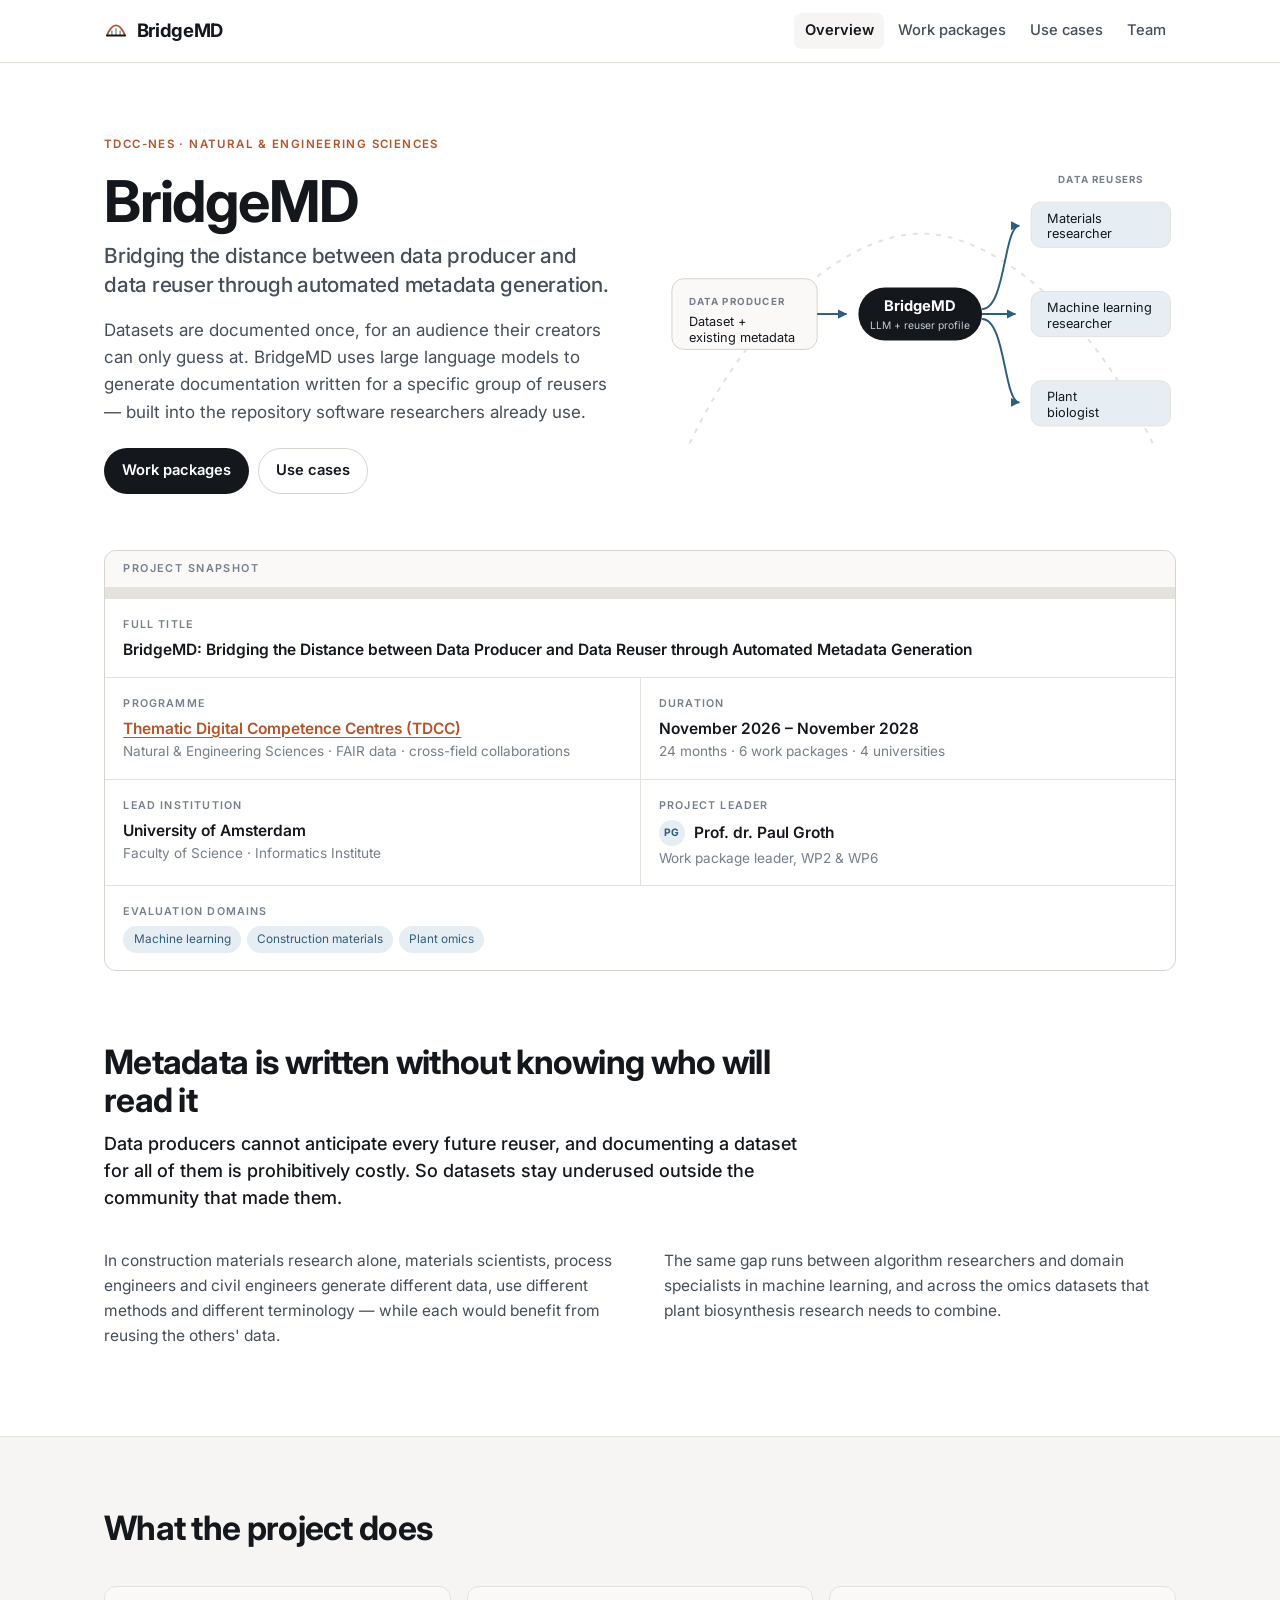
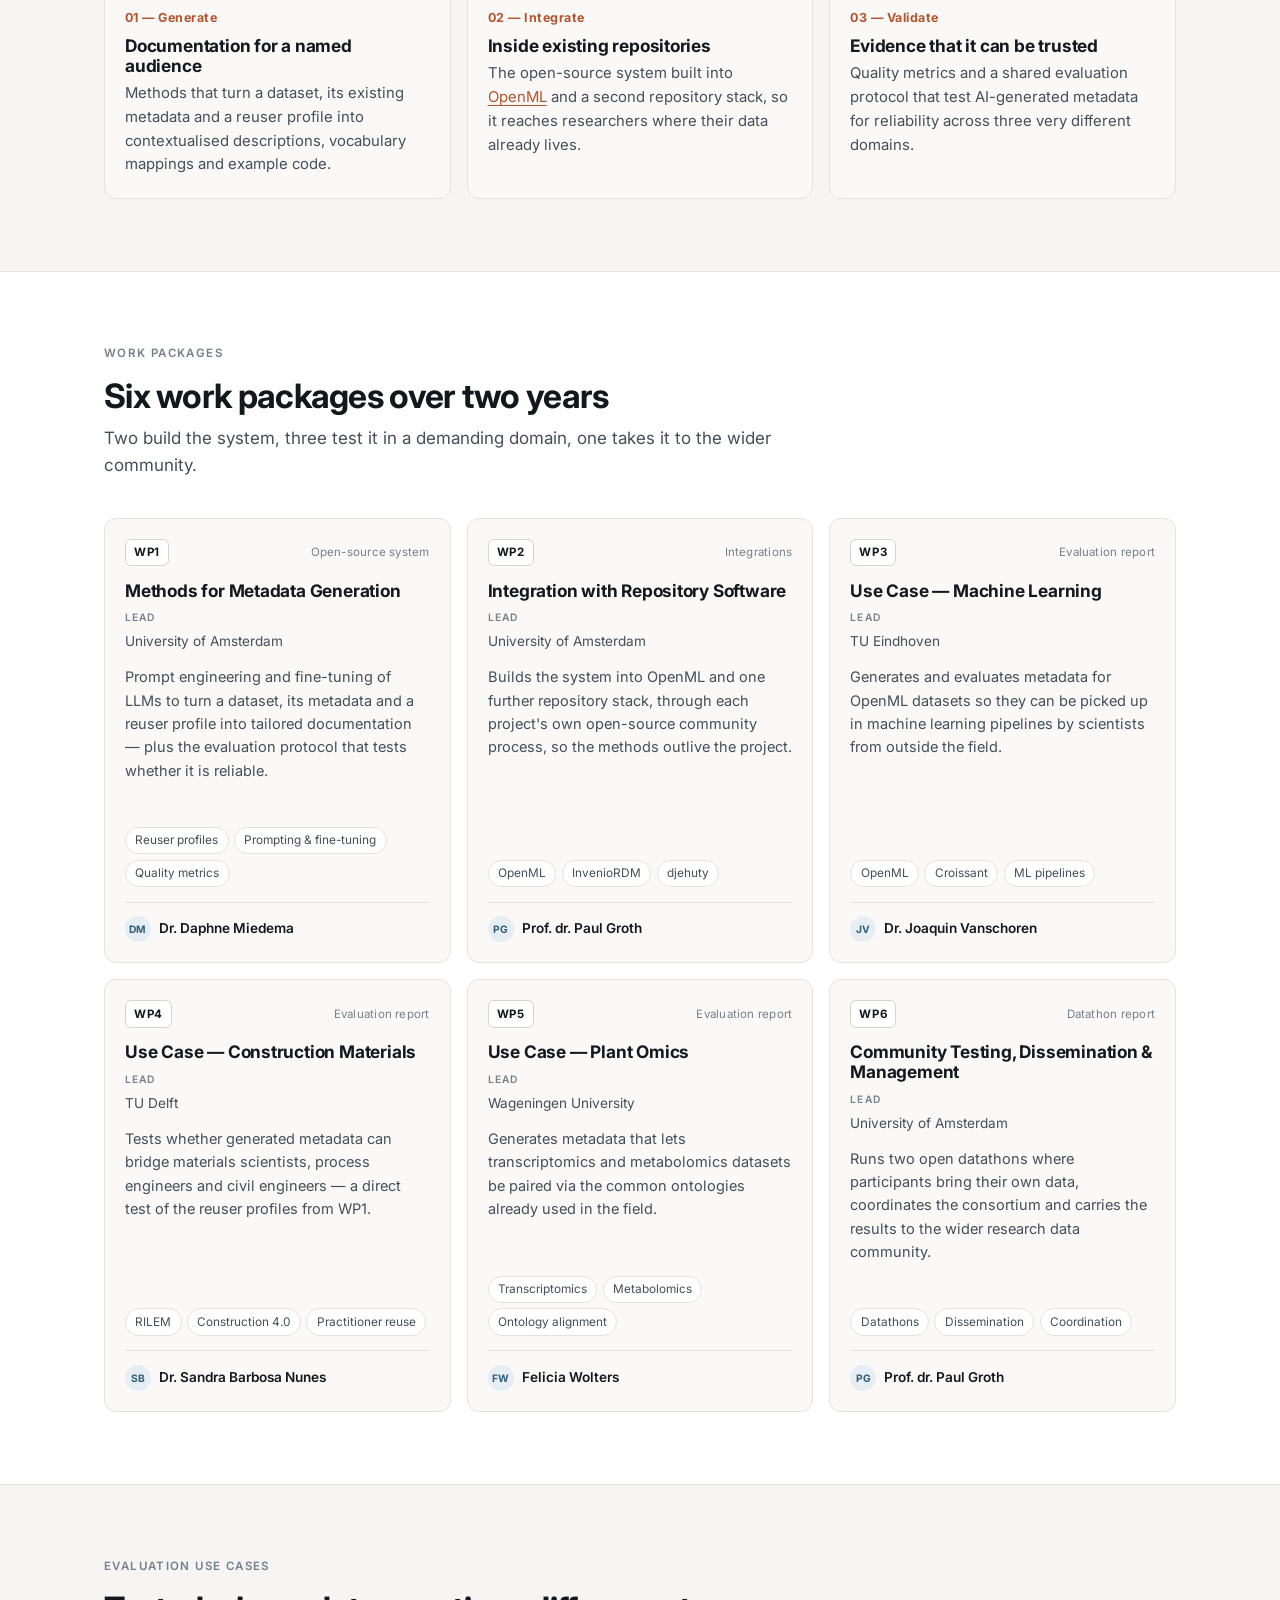
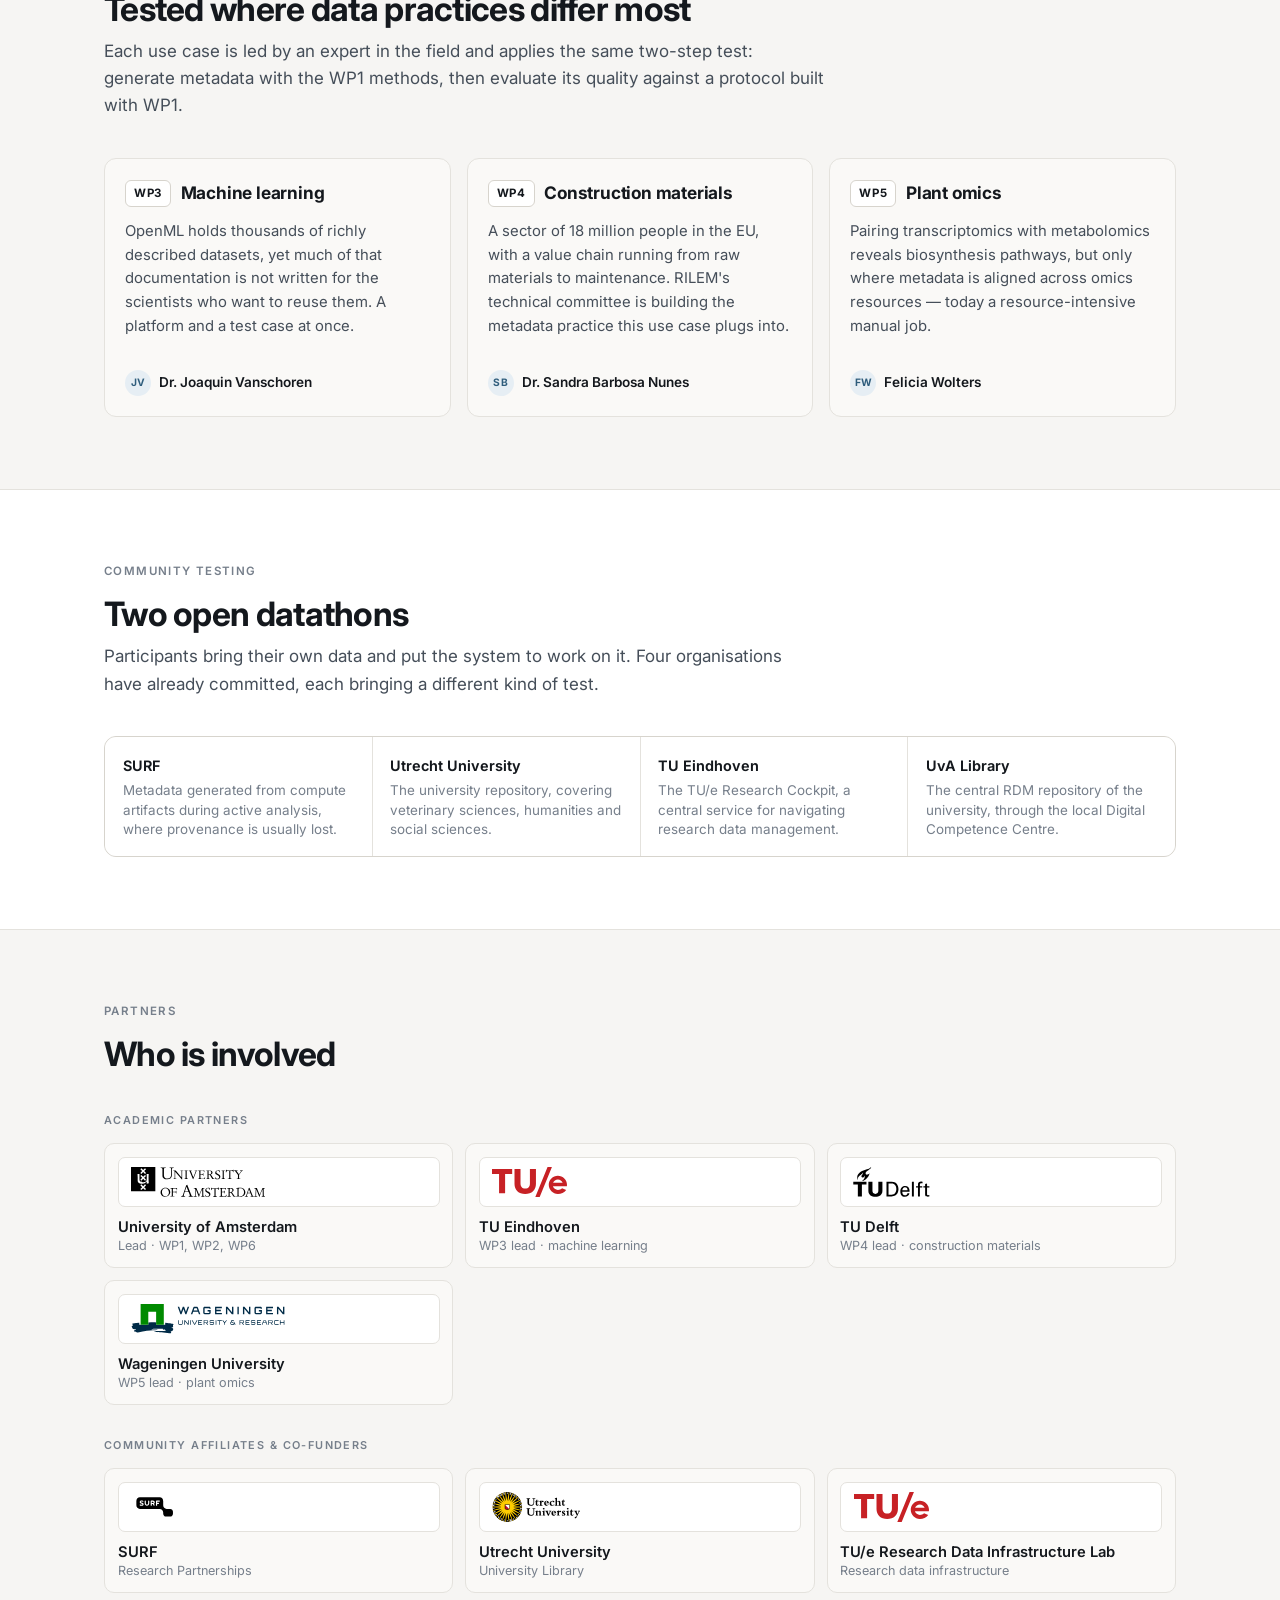
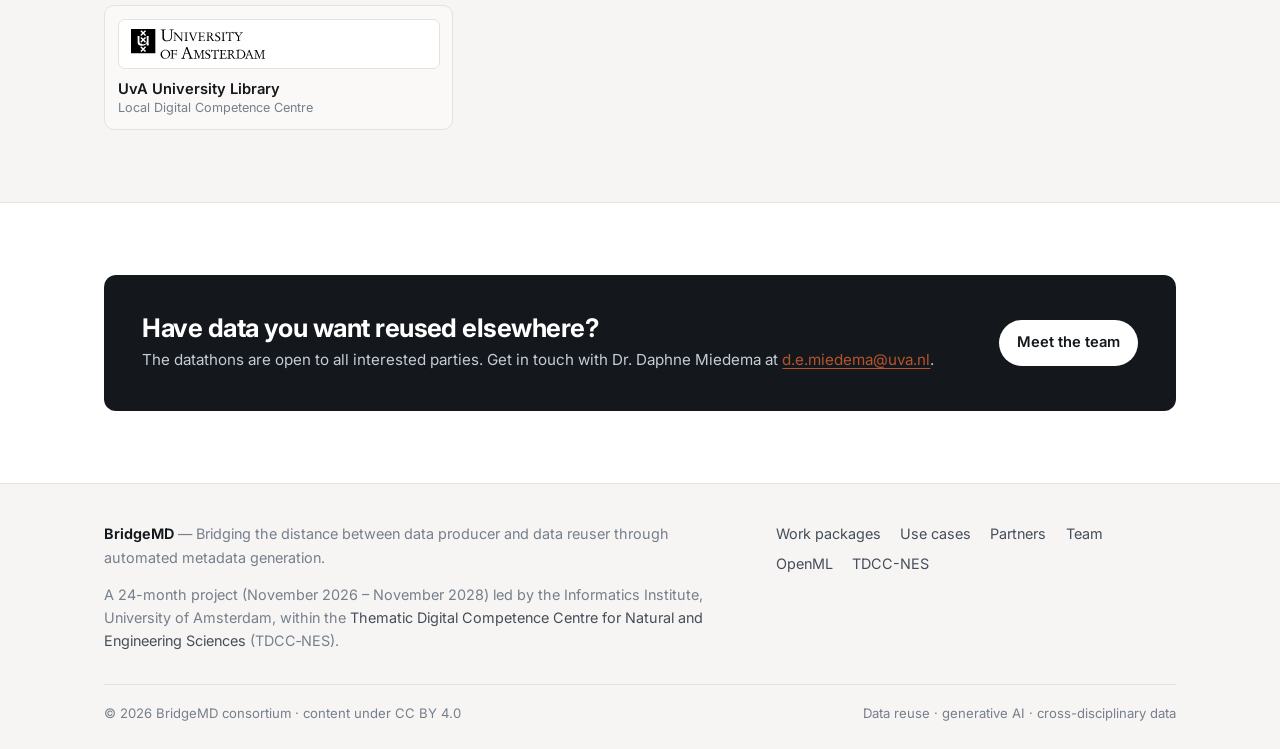
==== commit 2eb994e6: "Add contact, dates, funder link and partner logos - Contact: Dr. Daphne Miedema <d.e.miedema@uva.nl>" ====
--- a/index.html
+++ b/index.html
@@ -116,13 +116,14 @@
           </div>
           <div class="snap">
             <span class="snap__label">Programme</span>
-            <div class="snap__value">Thematic Digital Competence Centres (TDCC)</div>
+            <div class="snap__value"><a href="https://tdcc.nl/nes/projects/">Thematic Digital
+            Competence Centres (TDCC)</a></div>
             <div class="snap__sub">Natural &amp; Engineering Sciences &middot; FAIR data &middot; cross-field collaborations</div>
           </div>
           <div class="snap">
             <span class="snap__label">Duration</span>
-            <div class="snap__value">24 months</div>
-            <div class="snap__sub">6 work packages &middot; 4 universities</div>
+            <div class="snap__value">November 2026 &ndash; November 2028</div>
+            <div class="snap__sub">24 months &middot; 6 work packages &middot; 4 universities</div>
           </div>
           <div class="snap">
             <span class="snap__label">Lead institution</span>
@@ -423,16 +424,16 @@
         <div class="group">
           <p class="group-label">Academic partners</p>
           <div class="partner-grid">
-            <div class="partner"><span class="mono mono--lg mono--sq" aria-hidden="true">UvA</span>
+            <div class="partner"><span class="partner__logo"><img src="assets/img/logos/uva.svg" alt="University of Amsterdam"></span>
               <div><div class="partner__name">University of Amsterdam</div>
               <div class="partner__role">Lead &middot; WP1, WP2, WP6</div></div></div>
-            <div class="partner"><span class="mono mono--lg mono--sq" aria-hidden="true">TU/e</span>
+            <div class="partner"><span class="partner__logo"><img src="assets/img/logos/tue.svg" alt="TU Eindhoven"></span>
               <div><div class="partner__name">TU Eindhoven</div>
               <div class="partner__role">WP3 lead &middot; machine learning</div></div></div>
-            <div class="partner"><span class="mono mono--lg mono--sq" aria-hidden="true">TUD</span>
+            <div class="partner"><span class="partner__logo"><img src="assets/img/logos/tudelft.svg" alt="TU Delft"></span>
               <div><div class="partner__name">TU Delft</div>
               <div class="partner__role">WP4 lead &middot; construction materials</div></div></div>
-            <div class="partner"><span class="mono mono--lg mono--sq" aria-hidden="true">WUR</span>
+            <div class="partner"><span class="partner__logo"><img src="assets/img/logos/wur.svg" alt="Wageningen University &amp; Research"></span>
               <div><div class="partner__name">Wageningen University</div>
               <div class="partner__role">WP5 lead &middot; plant omics</div></div></div>
           </div>
@@ -440,16 +441,16 @@
         <div class="group">
           <p class="group-label">Community affiliates &amp; co-funders</p>
           <div class="partner-grid">
-            <div class="partner"><span class="mono mono--lg mono--sq" aria-hidden="true">SURF</span>
+            <div class="partner"><span class="partner__logo"><img src="assets/img/logos/surf.svg" alt="SURF"></span>
               <div><div class="partner__name">SURF</div>
               <div class="partner__role">Research Partnerships</div></div></div>
-            <div class="partner"><span class="mono mono--lg mono--sq" aria-hidden="true">UU</span>
+            <div class="partner"><span class="partner__logo"><img src="assets/img/logos/uu.svg" alt="Utrecht University"></span>
               <div><div class="partner__name">Utrecht University</div>
               <div class="partner__role">University Library</div></div></div>
-            <div class="partner"><span class="mono mono--lg mono--sq" aria-hidden="true">TU/e</span>
+            <div class="partner"><span class="partner__logo"><img src="assets/img/logos/tue.svg" alt="TU Eindhoven"></span>
               <div><div class="partner__name">TU/e Research Data Infrastructure Lab</div>
               <div class="partner__role">Research data infrastructure</div></div></div>
-            <div class="partner"><span class="mono mono--lg mono--sq" aria-hidden="true">UvA</span>
+            <div class="partner"><span class="partner__logo"><img src="assets/img/logos/uva.svg" alt="University of Amsterdam"></span>
               <div><div class="partner__name">UvA University Library</div>
               <div class="partner__role">Local Digital Competence Centre</div></div></div>
           </div>
@@ -462,9 +463,8 @@
         <div class="cta">
           <div>
             <h2>Have data you want reused elsewhere?</h2>
-            <p>The datathons are open to all interested parties. Contact the project leader,
-            Prof. dr. Paul Groth, at the Informatics Institute, University of Amsterdam.</p>
-            <!-- TODO: replace with a project contact email / mailing-list link once available. -->
+            <p>The datathons are open to all interested parties. Get in touch with
+            Dr. Daphne Miedema at <a href="mailto:d.e.miedema@uva.nl">d.e.miedema@uva.nl</a>.</p>
           </div>
           <div><a class="btn btn--primary" href="team.html">Meet the team</a></div>
         </div>
@@ -478,8 +478,10 @@
         <div>
           <p><strong>BridgeMD</strong> &mdash; Bridging the distance between data producer and data
           reuser through automated metadata generation.</p>
-          <p>A 24-month project led by the Informatics Institute, University of Amsterdam, within the
-          Thematic Digital Competence Centre for Natural and Engineering Sciences (TDCC&#8209;NES).</p>
+          <p>A 24-month project (November 2026 &ndash; November 2028) led by the Informatics
+          Institute, University of Amsterdam, within the
+          <a href="https://tdcc.nl/nes/projects/">Thematic Digital Competence Centre for Natural and
+          Engineering Sciences</a> (TDCC&#8209;NES).</p>
         </div>
         <div>
           <ul>
@@ -488,6 +490,7 @@
             <li><a href="index.html#partners">Partners</a></li>
             <li><a href="team.html">Team</a></li>
             <li><a href="https://www.openml.org">OpenML</a></li>
+            <li><a href="https://tdcc.nl/nes/projects/">TDCC-NES</a></li>
           </ul>
         </div>
       </div>
--- a/assets/css/style.css
+++ b/assets/css/style.css
@@ -314,7 +314,6 @@
   font-size: .64rem; font-weight: 700; letter-spacing: .02em;
 }
 .mono--lg { width: 38px; height: 38px; font-size: .8rem; }
-.mono--sq { border-radius: 7px; background: var(--paper-2); color: var(--ink-2); }
 
 .person-chip { display: flex; align-items: center; gap: .5rem; font-size: .85rem; color: var(--ink-2); }
 .person-chip strong { font-weight: 600; color: var(--ink); }
@@ -333,10 +332,21 @@
 @media (max-width: 560px) { .partner-grid { grid-template-columns: 1fr; } }
 
 .partner {
-  display: flex; align-items: center; gap: .75rem;
   background: var(--surface); border: 1px solid var(--rule);
-  border-radius: 10px; padding: .75rem .9rem;
-}
+  border-radius: 10px; padding: .8rem;
+}
+/* white band so the brand marks — most of them dark — stay legible in dark mode */
+.partner__logo {
+  display: flex; align-items: center; justify-content: flex-start;
+  height: 50px; width: 100%;
+  background: #fff;
+  border: 1px solid var(--rule);
+  border-radius: 7px;
+  padding: 9px 12px;
+  margin-bottom: .7rem;
+}
+.partner__logo img { height: 100%; width: auto; max-width: 100%; object-fit: contain; }
+
 .partner__name { font-size: .92rem; font-weight: 600; color: var(--ink); line-height: 1.3; }
 .partner__role { font-size: .79rem; color: var(--ink-3); line-height: 1.35; }
 
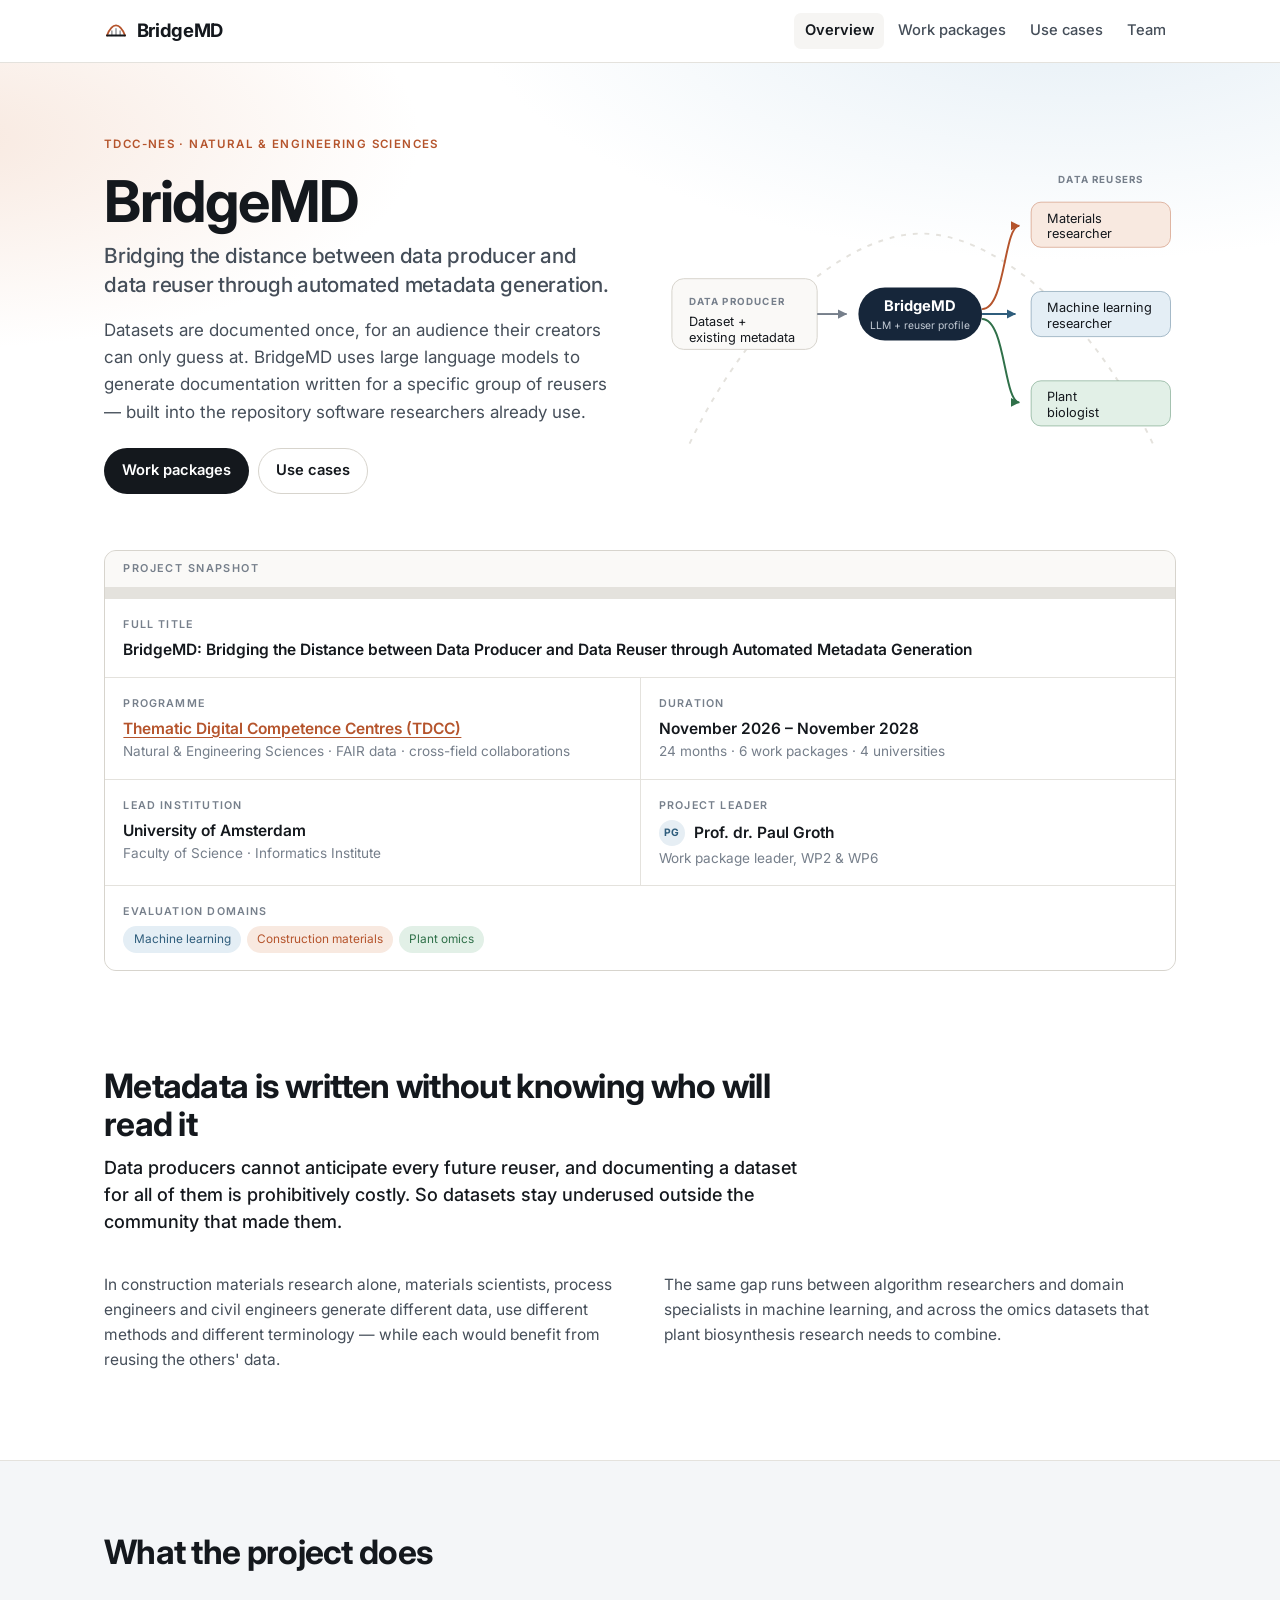
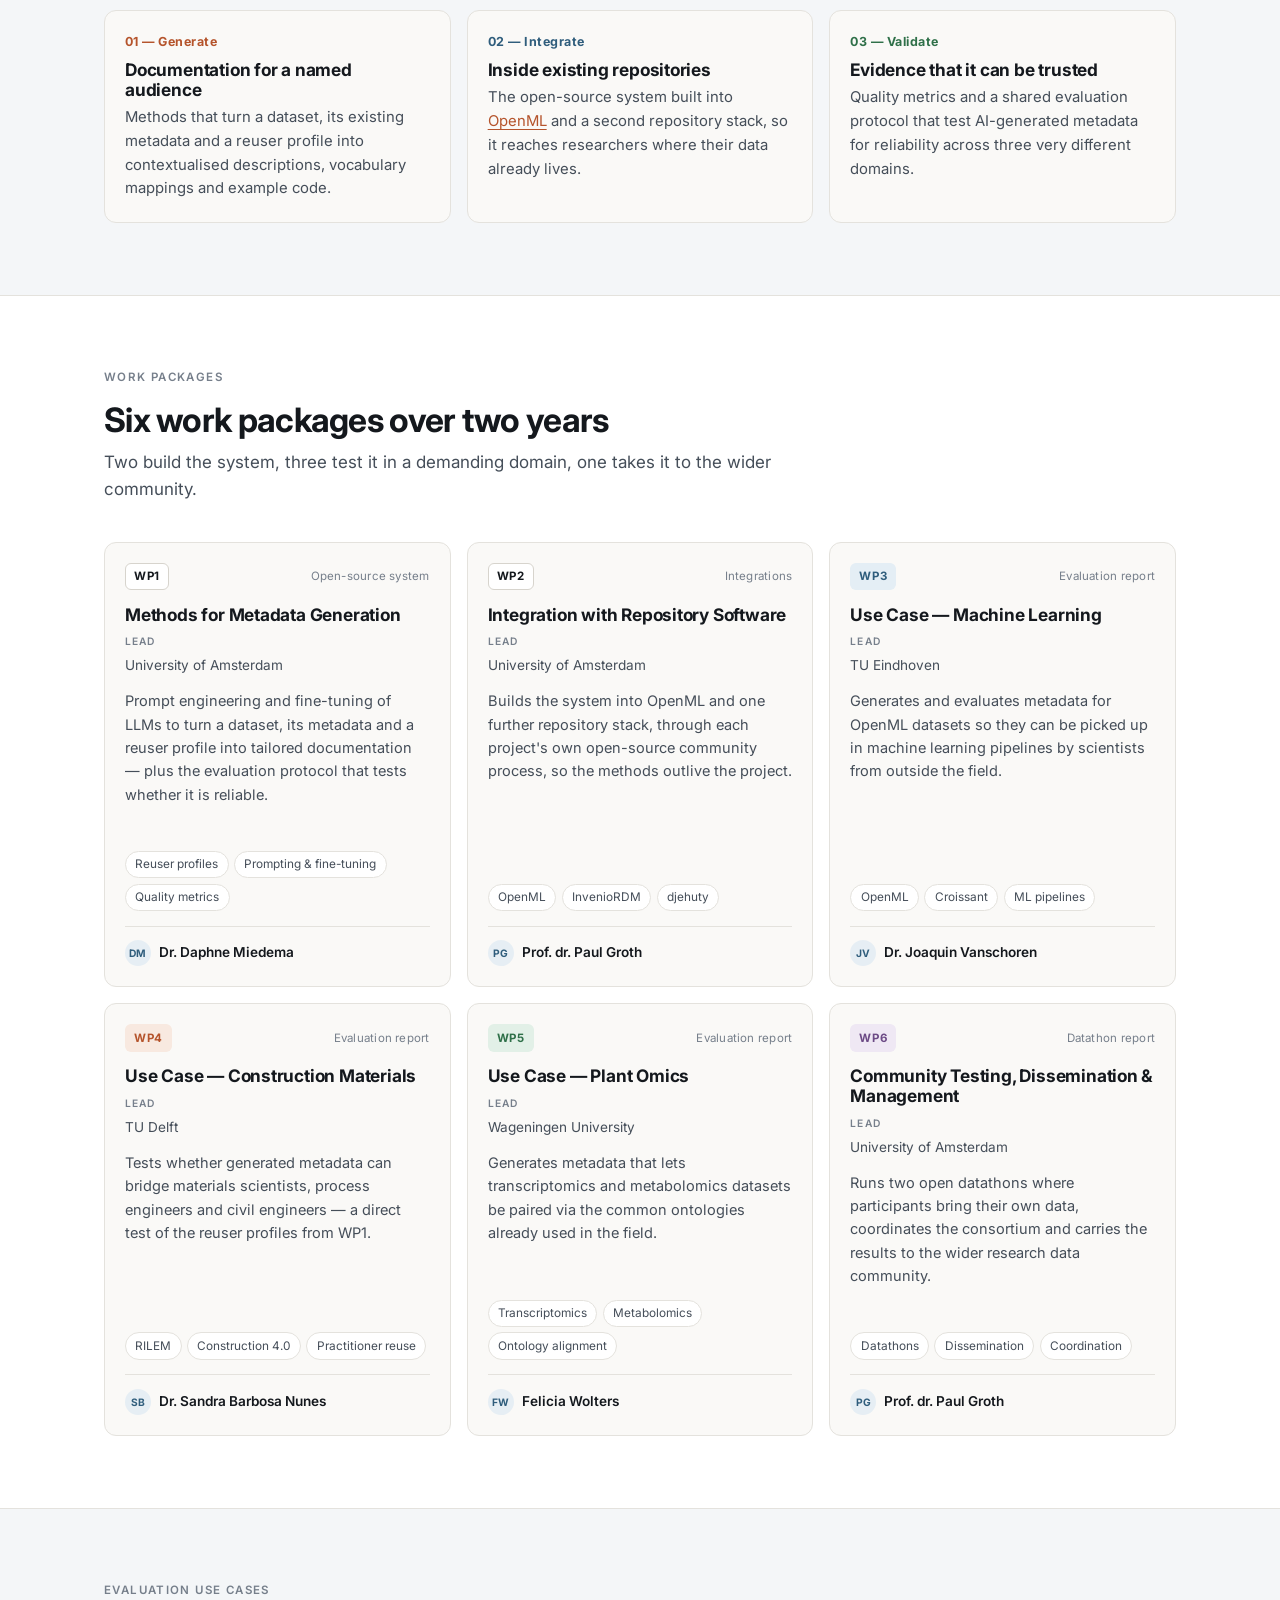
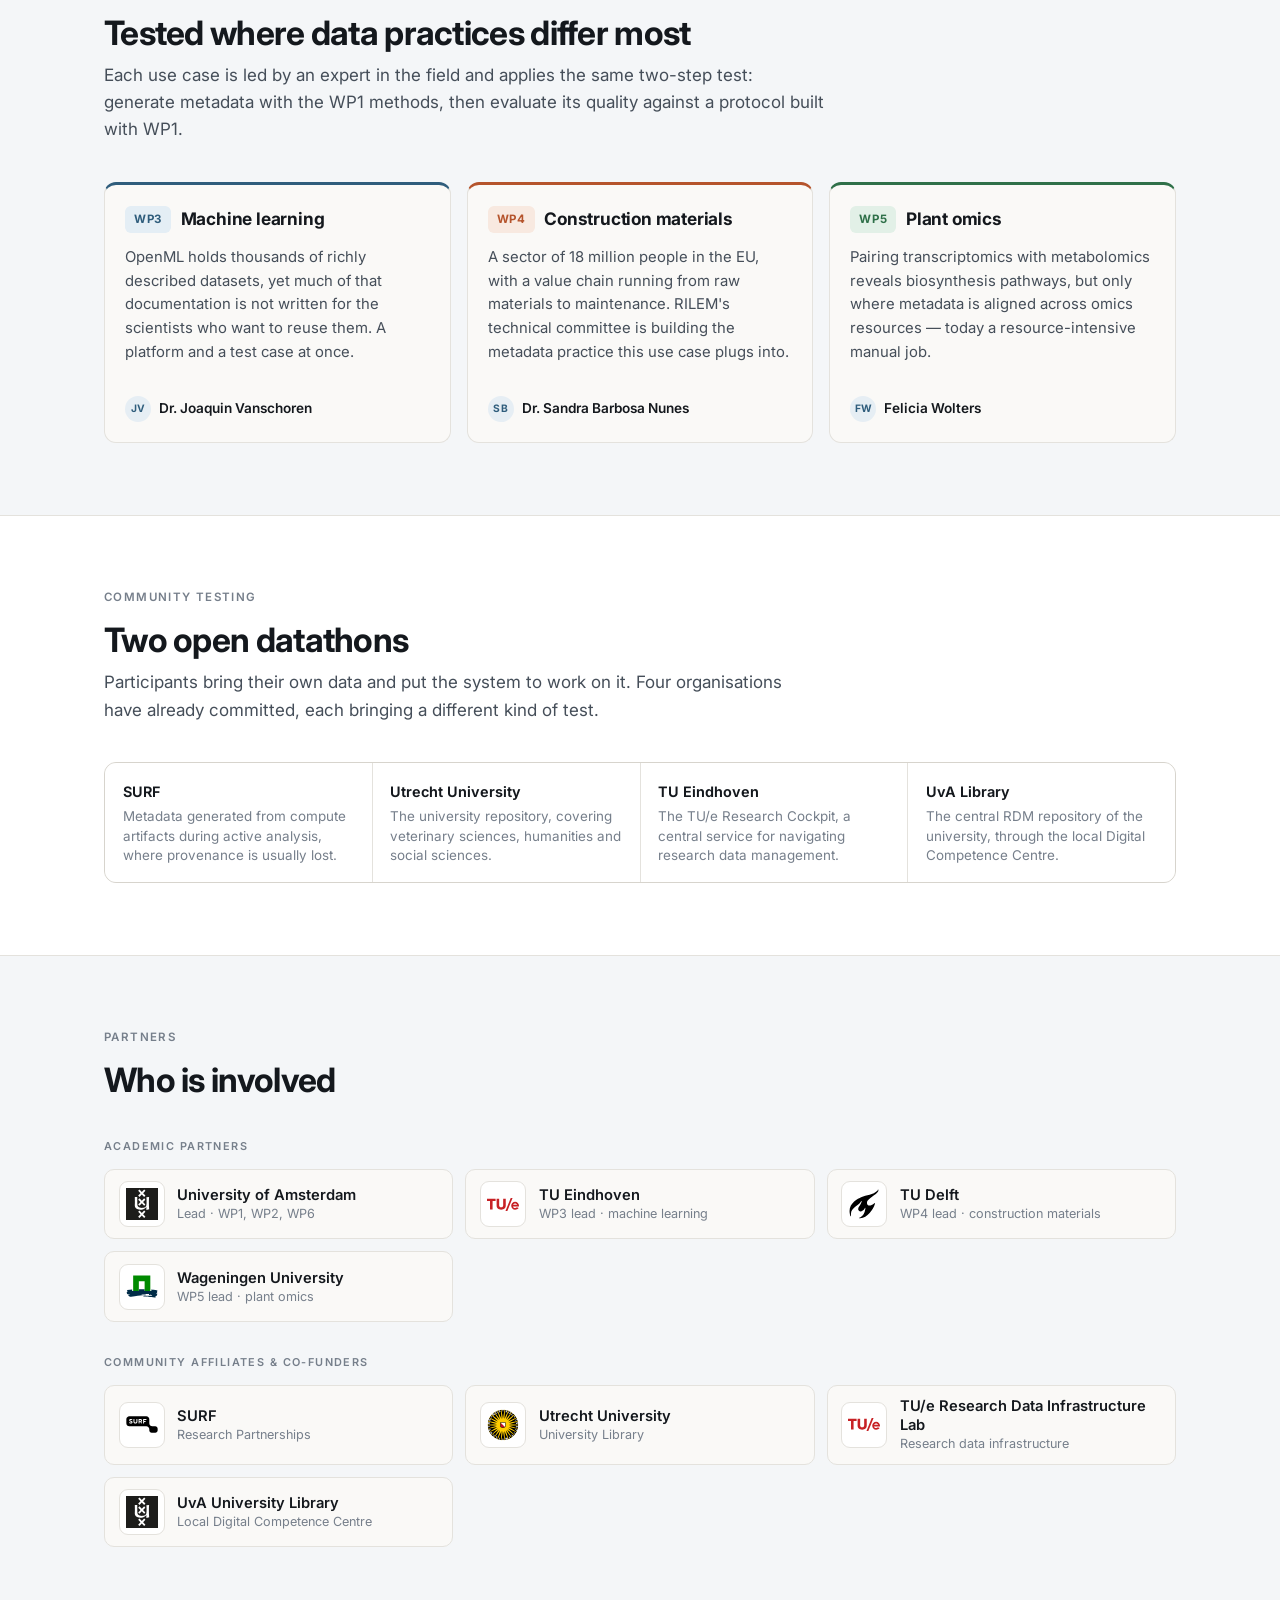
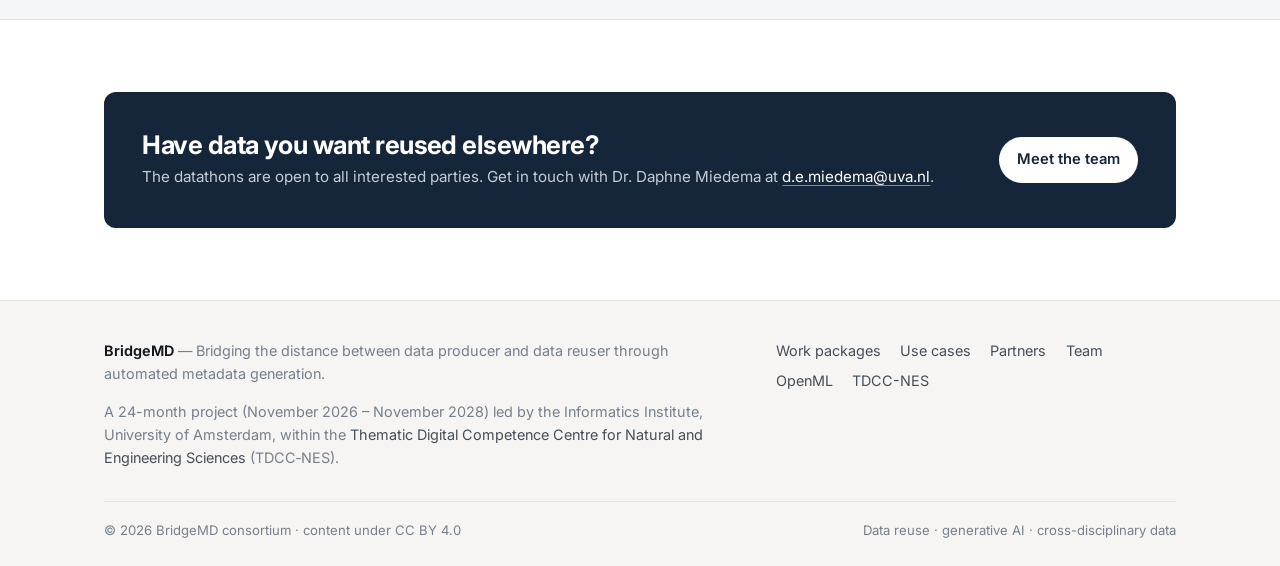
==== commit 8c6a00aa: "Add domain colour accents and switch to icon-only partner marks Colour, used to mean something rathe" ====
--- a/index.html
+++ b/index.html
@@ -80,28 +80,32 @@
               <text class="d-engine-sub" x="259" y="175">LLM + reuser profile</text>
             </g>
             <g class="d-links">
-              <path d="M154 160h30" marker-end="url(#ar)"/>
-              <path d="M322 155C346 155 344 70 360 70" marker-end="url(#ar)"/>
-              <path d="M322 160h34" marker-end="url(#ar)"/>
-              <path d="M322 165C346 165 344 250 360 250" marker-end="url(#ar)"/>
+              <path class="d-link--base" d="M154 160h30" marker-end="url(#ar-base)"/>
+              <path class="d-link--mat" d="M322 155C346 155 344 70 360 70" marker-end="url(#ar-mat)"/>
+              <path class="d-link--ml" d="M322 160h34" marker-end="url(#ar-ml)"/>
+              <path class="d-link--plant" d="M322 165C346 165 344 250 360 250" marker-end="url(#ar-plant)"/>
             </g>
             <g>
-              <rect class="d-pill" x="372" y="46" width="142" height="46" rx="10"/>
+              <rect class="d-pill d-pill--mat" x="372" y="46" width="142" height="46" rx="10"/>
               <text class="d-text" x="388" y="67">Materials</text>
               <text class="d-text" x="388" y="83">researcher</text>
-              <rect class="d-pill" x="372" y="137" width="142" height="46" rx="10"/>
+              <rect class="d-pill d-pill--ml" x="372" y="137" width="142" height="46" rx="10"/>
               <text class="d-text" x="388" y="158">Machine learning</text>
               <text class="d-text" x="388" y="174">researcher</text>
-              <rect class="d-pill" x="372" y="228" width="142" height="46" rx="10"/>
+              <rect class="d-pill d-pill--plant" x="372" y="228" width="142" height="46" rx="10"/>
               <text class="d-text" x="388" y="249">Plant</text>
               <text class="d-text" x="388" y="265">biologist</text>
             </g>
             <text class="d-label d-label--center" x="443" y="26">DATA REUSERS</text>
             <defs>
-              <marker id="ar" class="d-arrow" viewBox="0 0 10 10" refX="7.5" refY="5"
-                      markerWidth="6" markerHeight="6" orient="auto-start-reverse">
-                <path d="M0 1l8 4-8 4z"/>
-              </marker>
+              <marker id="ar-base" class="d-arrow d-arrow--base" viewBox="0 0 10 10" refX="7.5" refY="5"
+                      markerWidth="6" markerHeight="6" orient="auto-start-reverse"><path d="M0 1l8 4-8 4z"/></marker>
+              <marker id="ar-mat" class="d-arrow d-arrow--mat" viewBox="0 0 10 10" refX="7.5" refY="5"
+                      markerWidth="6" markerHeight="6" orient="auto-start-reverse"><path d="M0 1l8 4-8 4z"/></marker>
+              <marker id="ar-ml" class="d-arrow d-arrow--ml" viewBox="0 0 10 10" refX="7.5" refY="5"
+                      markerWidth="6" markerHeight="6" orient="auto-start-reverse"><path d="M0 1l8 4-8 4z"/></marker>
+              <marker id="ar-plant" class="d-arrow d-arrow--plant" viewBox="0 0 10 10" refX="7.5" refY="5"
+                      markerWidth="6" markerHeight="6" orient="auto-start-reverse"><path d="M0 1l8 4-8 4z"/></marker>
             </defs>
           </svg>
         </figure>
@@ -140,9 +144,9 @@
           <div class="snap snap--wide">
             <span class="snap__label">Evaluation domains</span>
             <ul class="pills" style="margin-top:.15rem">
-              <li class="pill pill--bridge">Machine learning</li>
-              <li class="pill pill--bridge">Construction materials</li>
-              <li class="pill pill--bridge">Plant omics</li>
+              <li class="pill pill--ml">Machine learning</li>
+              <li class="pill pill--mat">Construction materials</li>
+              <li class="pill pill--plant">Plant omics</li>
             </ul>
           </div>
         </div>
@@ -175,19 +179,19 @@
         </div>
         <div class="grid-3">
           <div class="card">
-            <span class="card__n">01 &mdash; Generate</span>
+            <span class="card__n card__n--mat">01 &mdash; Generate</span>
             <h3>Documentation for a named audience</h3>
             <p>Methods that turn a dataset, its existing metadata and a reuser profile into
             contextualised descriptions, vocabulary mappings and example code.</p>
           </div>
           <div class="card">
-            <span class="card__n">02 &mdash; Integrate</span>
+            <span class="card__n card__n--ml">02 &mdash; Integrate</span>
             <h3>Inside existing repositories</h3>
             <p>The open-source system built into <a href="https://www.openml.org">OpenML</a> and a
             second repository stack, so it reaches researchers where their data already lives.</p>
           </div>
           <div class="card">
-            <span class="card__n">03 &mdash; Validate</span>
+            <span class="card__n card__n--plant">03 &mdash; Validate</span>
             <h3>Evidence that it can be trusted</h3>
             <p>Quality metrics and a shared evaluation protocol that test AI-generated metadata for
             reliability across three very different domains.</p>
@@ -247,7 +251,7 @@
         </article>
         <article class="wp-tile" id="wp3">
           <div class="wp-tile__top">
-            <span class="wp-badge">WP3</span>
+            <span class="wp-badge wp-badge--ml">WP3</span>
             <span class="wp-out">Evaluation report</span>
           </div>
           <h3>Use Case &mdash; Machine Learning</h3>
@@ -267,7 +271,7 @@
         </article>
         <article class="wp-tile" id="wp4">
           <div class="wp-tile__top">
-            <span class="wp-badge">WP4</span>
+            <span class="wp-badge wp-badge--mat">WP4</span>
             <span class="wp-out">Evaluation report</span>
           </div>
           <h3>Use Case &mdash; Construction Materials</h3>
@@ -287,7 +291,7 @@
         </article>
         <article class="wp-tile" id="wp5">
           <div class="wp-tile__top">
-            <span class="wp-badge">WP5</span>
+            <span class="wp-badge wp-badge--plant">WP5</span>
             <span class="wp-out">Evaluation report</span>
           </div>
           <h3>Use Case &mdash; Plant Omics</h3>
@@ -307,7 +311,7 @@
         </article>
         <article class="wp-tile" id="wp6">
           <div class="wp-tile__top">
-            <span class="wp-badge">WP6</span>
+            <span class="wp-badge wp-badge--comm">WP6</span>
             <span class="wp-out">Datathon report</span>
           </div>
           <h3>Community Testing, Dissemination &amp; Management</h3>
@@ -339,9 +343,9 @@
           with WP1.</p>
         </div>
         <div class="grid-3">
-          <div class="card uc-tile">
+          <div class="card uc-tile uc-tile--ml">
             <div class="uc-tile__head">
-              <span class="wp-badge">WP3</span>
+              <span class="wp-badge wp-badge--ml">WP3</span>
               <h3>Machine learning</h3>
             </div>
             <p>OpenML holds thousands of richly described datasets, yet much of that documentation
@@ -352,9 +356,9 @@
               <strong>Dr. Joaquin Vanschoren</strong></span>
             </div>
           </div>
-          <div class="card uc-tile">
+          <div class="card uc-tile uc-tile--mat">
             <div class="uc-tile__head">
-              <span class="wp-badge">WP4</span>
+              <span class="wp-badge wp-badge--mat">WP4</span>
               <h3>Construction materials</h3>
             </div>
             <p>A sector of 18 million people in the EU, with a value chain running from raw
@@ -365,9 +369,9 @@
               <strong>Dr. Sandra Barbosa Nunes</strong></span>
             </div>
           </div>
-          <div class="card uc-tile">
+          <div class="card uc-tile uc-tile--plant">
             <div class="uc-tile__head">
-              <span class="wp-badge">WP5</span>
+              <span class="wp-badge wp-badge--plant">WP5</span>
               <h3>Plant omics</h3>
             </div>
             <p>Pairing transcriptomics with metabolomics reveals biosynthesis pathways, but only
--- a/assets/css/style.css
+++ b/assets/css/style.css
@@ -14,8 +14,20 @@
   --bridge:       #2f5d7c;
   --bridge-soft:  #e6eef4;
 
+  /* one colour per evaluation domain, reused by the diagram, the
+     work-package badges, the use-case tiles and the snapshot pills */
+  --c-ml:          #2f5d7c;
+  --c-ml-soft:     #e4eef5;
+  --c-mat:         #b5542c;
+  --c-mat-soft:    #f8e9e0;
+  --c-plant:       #2f7049;
+  --c-plant-soft:  #e2f0e7;
+  --c-comm:        #6d4b86;
+  --c-comm-soft:   #efe8f4;
+  --tint:          #f4f6f8;
+
   /* panels that stay dark in both colour schemes */
-  --invert-bg:     #14181d;
+  --invert-bg:     #16263a;
   --invert-fg:     #ffffff;
   --invert-fg-dim: #c4ccd6;
   --on-accent:     #ffffff;
@@ -41,7 +53,16 @@
     --accent-soft: #2c2018;
     --bridge:      #8cb8d6;
     --bridge-soft: #192734;
-    --invert-bg:     #1d2531;
+    --c-ml:         #8cb8d6;
+    --c-ml-soft:    #18242f;
+    --c-mat:        #e8926a;
+    --c-mat-soft:   #2c2018;
+    --c-plant:      #7cc098;
+    --c-plant-soft: #15251d;
+    --c-comm:       #c0a2d2;
+    --c-comm-soft:  #241c2c;
+    --tint:         #121923;
+    --invert-bg:     #1b2a3c;
     --invert-fg:     #eef1f5;
     --invert-fg-dim: #a6b0bd;
   }
@@ -146,7 +167,12 @@
 
 /* ---------- hero ---------- */
 
-.hero { padding: clamp(2.5rem, 6vw, 4.5rem) 0 0; }
+.hero {
+  padding: clamp(2.5rem, 6vw, 4.5rem) 0 clamp(1rem, 2vw, 1.5rem);
+  background:
+    radial-gradient(900px 400px at 84% -8%, var(--c-ml-soft), transparent 68%),
+    radial-gradient(760px 340px at -4% 8%, var(--c-mat-soft), transparent 62%);
+}
 .hero__grid {
   display: grid; grid-template-columns: minmax(0, 1fr) minmax(0, 1fr);
   gap: clamp(1.5rem, 4vw, 3.5rem); align-items: center;
@@ -179,6 +205,9 @@
 .diagram .d-arc { fill: none; stroke: var(--rule); stroke-width: 2; stroke-dasharray: 5 7; }
 .diagram .d-card { fill: var(--surface); stroke: var(--rule-2); stroke-width: 1; }
 .diagram .d-pill { fill: var(--bridge-soft); stroke: var(--rule); stroke-width: 1; }
+.diagram .d-pill--mat   { fill: var(--c-mat-soft);   stroke: var(--c-mat);   stroke-opacity: .4; }
+.diagram .d-pill--ml    { fill: var(--c-ml-soft);    stroke: var(--c-ml);    stroke-opacity: .4; }
+.diagram .d-pill--plant { fill: var(--c-plant-soft); stroke: var(--c-plant); stroke-opacity: .4; }
 .diagram .d-engine { fill: var(--invert-bg); }
 .diagram .d-text { font-size: 13px; fill: var(--ink); }
 .diagram .d-label { font-size: 10px; font-weight: 700; letter-spacing: 1.2px; fill: var(--ink-3); }
@@ -186,7 +215,15 @@
 .diagram .d-engine-name { font-size: 15px; font-weight: 700; text-anchor: middle; fill: var(--invert-fg); }
 .diagram .d-engine-sub { font-size: 10.5px; text-anchor: middle; fill: var(--invert-fg-dim); }
 .diagram .d-links path { fill: none; stroke: var(--bridge); stroke-width: 2; }
+.diagram .d-link--base  { stroke: var(--ink-3) !important; }
+.diagram .d-link--mat   { stroke: var(--c-mat) !important; }
+.diagram .d-link--ml    { stroke: var(--c-ml) !important; }
+.diagram .d-link--plant { stroke: var(--c-plant) !important; }
 .diagram .d-arrow path { fill: var(--bridge); stroke: none; }
+.diagram .d-arrow--base path  { fill: var(--ink-3); }
+.diagram .d-arrow--mat path   { fill: var(--c-mat); }
+.diagram .d-arrow--ml path    { fill: var(--c-ml); }
+.diagram .d-arrow--plant path { fill: var(--c-plant); }
 
 /* ---------- project snapshot ---------- */
 
@@ -222,7 +259,7 @@
 /* ---------- sections ---------- */
 
 .section { padding: clamp(2.8rem, 6vw, 4.5rem) 0; }
-.section--tint { background: var(--paper-2); border-block: 1px solid var(--rule); }
+.section--tint { background: var(--tint); border-block: 1px solid var(--rule); }
 .section__head { max-width: 720px; margin-bottom: clamp(1.6rem, 3vw, 2.4rem); }
 .section__head h2 { margin-bottom: .6rem; }
 
@@ -253,6 +290,9 @@
   display: block; font-size: .78rem; font-weight: 700; letter-spacing: .04em;
   color: var(--accent); margin-bottom: .5rem;
 }
+.card__n--mat   { color: var(--c-mat); }
+.card__n--ml    { color: var(--c-ml); }
+.card__n--plant { color: var(--c-plant); }
 
 a.card { text-decoration: none; display: block; transition: border-color .12s ease; }
 a.card:hover { border-color: var(--ink-3); }
@@ -277,6 +317,11 @@
   background: var(--paper); border: 1px solid var(--rule-2);
   color: var(--ink); padding: .22rem .5rem; border-radius: 6px;
 }
+.wp-badge--ml    { background: var(--c-ml-soft);    border-color: transparent; color: var(--c-ml); }
+.wp-badge--mat   { background: var(--c-mat-soft);   border-color: transparent; color: var(--c-mat); }
+.wp-badge--plant { background: var(--c-plant-soft); border-color: transparent; color: var(--c-plant); }
+.wp-badge--comm  { background: var(--c-comm-soft);  border-color: transparent; color: var(--c-comm); }
+
 .wp-out { font-size: .72rem; color: var(--ink-3); text-align: right; letter-spacing: .02em; }
 .wp-tile h3 { margin-bottom: .55rem; }
 .wp-tile__lead { margin-bottom: .75rem; }
@@ -303,6 +348,9 @@
 }
 .pill--accent { background: var(--accent-soft); border-color: transparent; color: var(--accent); }
 .pill--bridge { background: var(--bridge-soft); border-color: transparent; color: var(--bridge); }
+.pill--ml     { background: var(--c-ml-soft);    border-color: transparent; color: var(--c-ml); }
+.pill--mat    { background: var(--c-mat-soft);   border-color: transparent; color: var(--c-mat); }
+.pill--plant  { background: var(--c-plant-soft); border-color: transparent; color: var(--c-plant); }
 
 /* ---------- monogram + person chip ---------- */
 
@@ -320,7 +368,10 @@
 
 /* ---------- use-case tiles ---------- */
 
-.uc-tile { display: flex; flex-direction: column; }
+.uc-tile { display: flex; flex-direction: column; border-top-width: 3px; border-top-style: solid; }
+.uc-tile--ml    { border-top-color: var(--c-ml); }
+.uc-tile--mat   { border-top-color: var(--c-mat); }
+.uc-tile--plant { border-top-color: var(--c-plant); }
 .uc-tile__head { display: flex; align-items: center; gap: .6rem; margin-bottom: .8rem; }
 .uc-tile h3 { margin: 0; }
 .uc-tile__foot { margin-top: auto; padding-top: 1rem; }
@@ -332,20 +383,23 @@
 @media (max-width: 560px) { .partner-grid { grid-template-columns: 1fr; } }
 
 .partner {
+  display: flex; align-items: center; gap: .8rem;
   background: var(--surface); border: 1px solid var(--rule);
-  border-radius: 10px; padding: .8rem;
-}
-/* white band so the brand marks — most of them dark — stay legible in dark mode */
+  border-radius: 10px; padding: .7rem .85rem;
+}
+/* white tile: most of these marks are dark and would vanish in dark mode */
 .partner__logo {
-  display: flex; align-items: center; justify-content: flex-start;
-  height: 50px; width: 100%;
+  flex: none;
+  width: 46px; height: 46px;
+  display: flex; align-items: center; justify-content: center;
   background: #fff;
   border: 1px solid var(--rule);
-  border-radius: 7px;
-  padding: 9px 12px;
-  margin-bottom: .7rem;
-}
-.partner__logo img { height: 100%; width: auto; max-width: 100%; object-fit: contain; }
+  border-radius: 9px;
+  padding: 6px;
+}
+/* explicit size + contain: a flex item will not shrink below its intrinsic
+   size on its own, and these SVGs have no intrinsic size */
+.partner__logo img { width: 100%; height: 100%; object-fit: contain; }
 
 .partner__name { font-size: .92rem; font-weight: 600; color: var(--ink); line-height: 1.3; }
 .partner__role { font-size: .79rem; color: var(--ink-3); line-height: 1.35; }
@@ -387,6 +441,8 @@
 @media (max-width: 720px) { .cta { grid-template-columns: 1fr; } }
 .cta h2 { color: var(--invert-fg); margin-bottom: .35rem; font-size: clamp(1.3rem, 2.6vw, 1.6rem); }
 .cta p { color: var(--invert-fg-dim); font-size: .95rem; }
+.cta a:not(.btn) { color: var(--invert-fg); text-decoration-color: rgba(255, 255, 255, .45); }
+.cta a:not(.btn):hover { text-decoration-color: var(--invert-fg); }
 .cta .btn--primary { background: var(--invert-fg); color: var(--invert-bg); }
 .cta .btn--primary:hover { background: var(--invert-fg); color: var(--invert-bg); opacity: .88; }
 
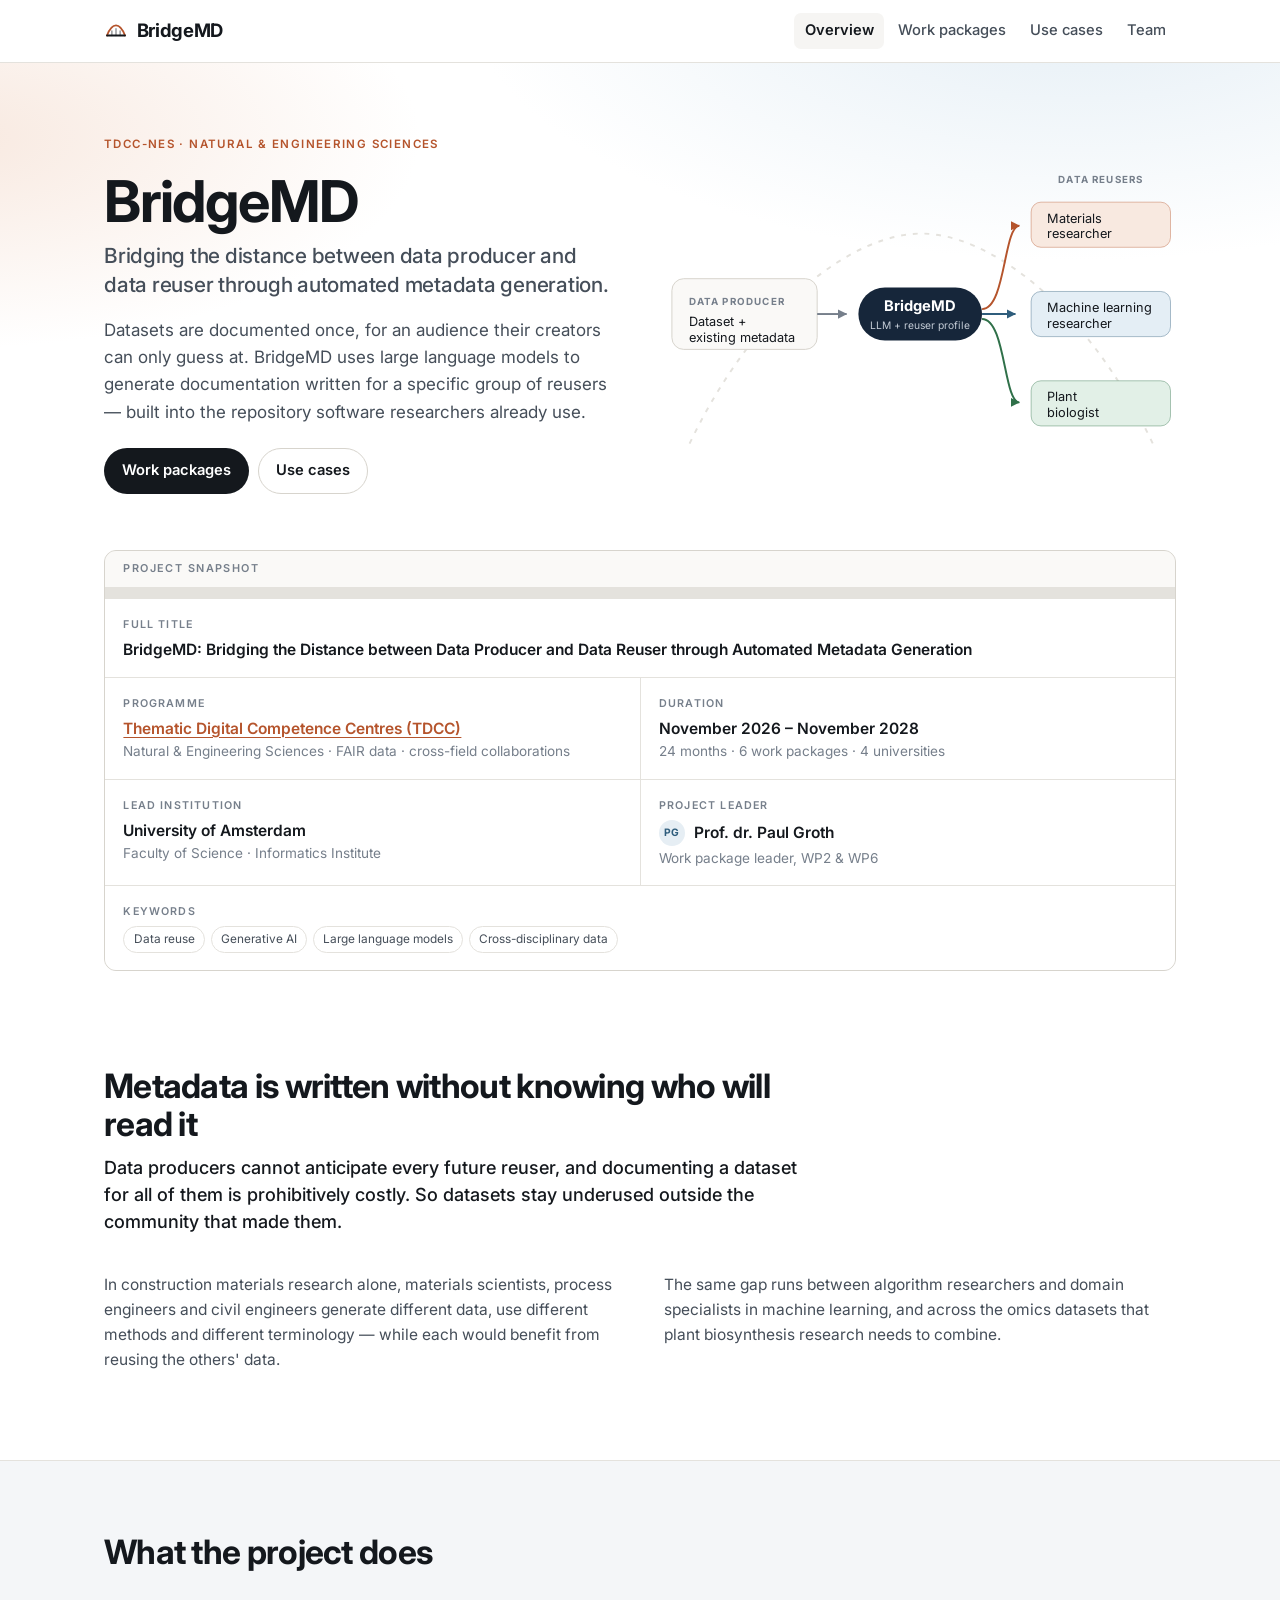
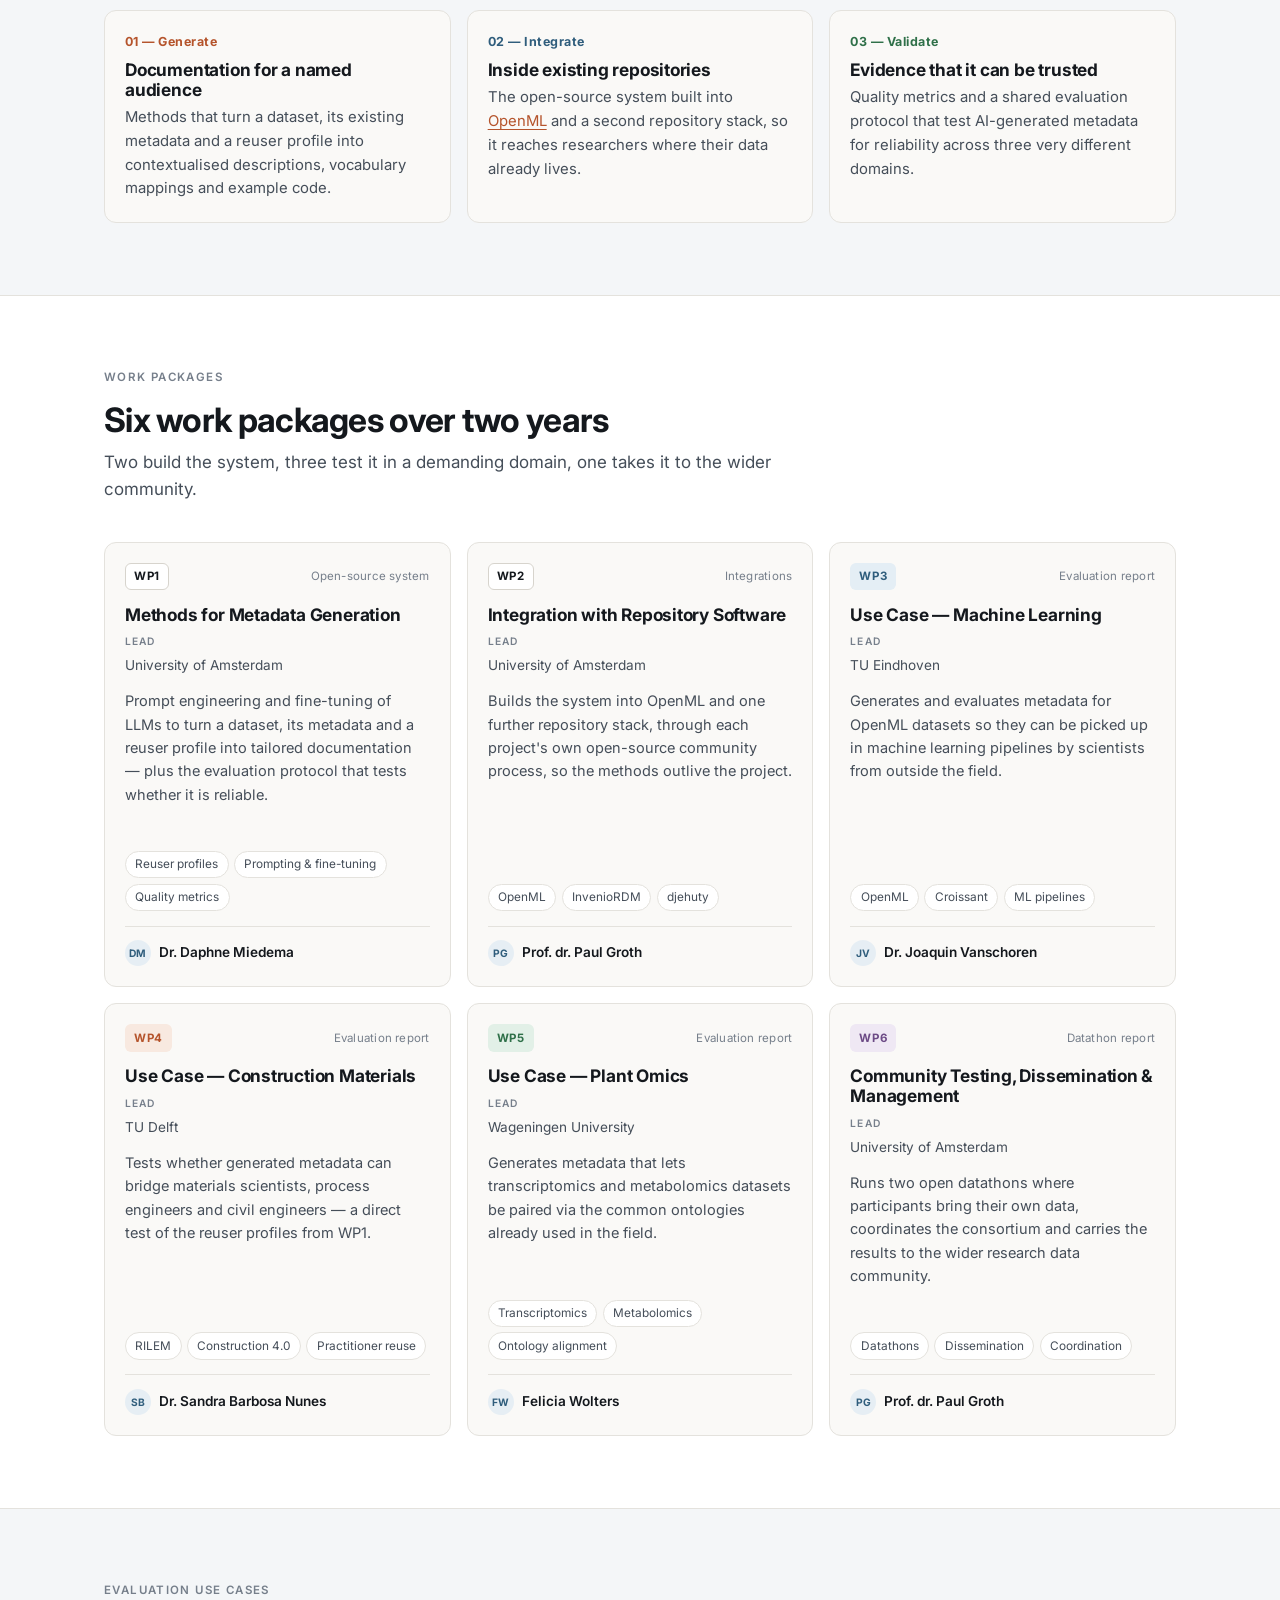
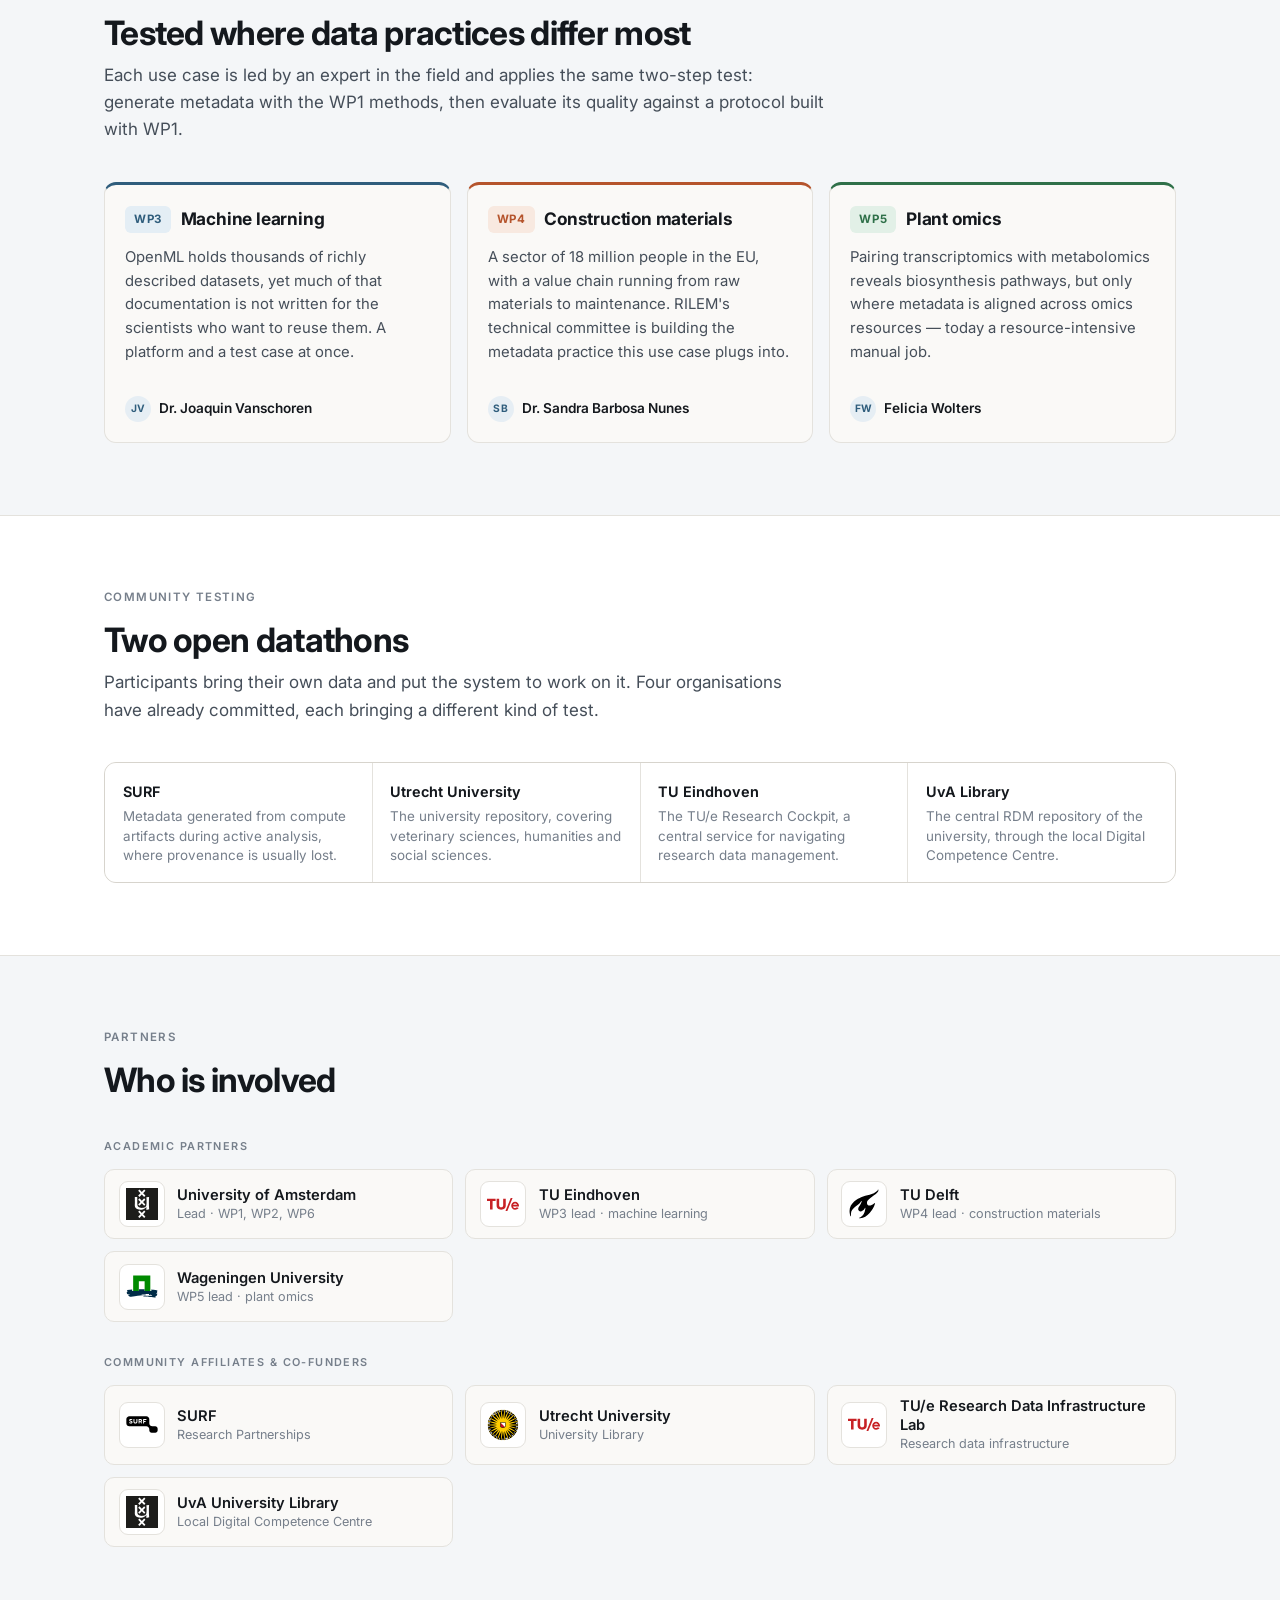
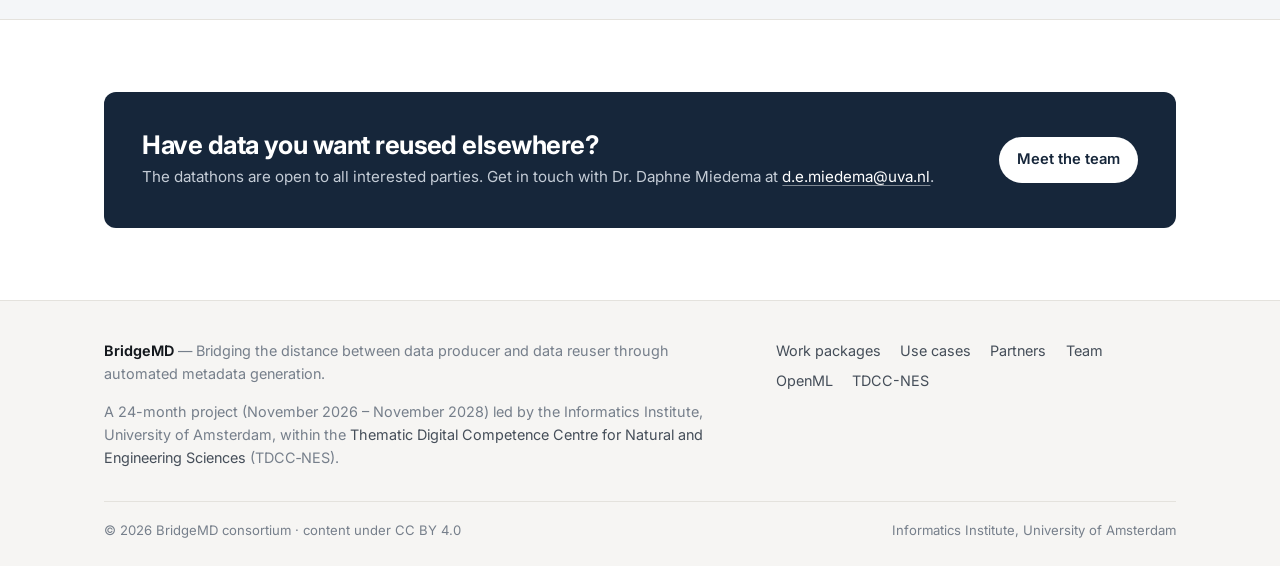
==== commit 80ed4f72: "Show proposal keywords in the snapshot instead of the domains The three evaluation domains already g" ====
--- a/index.html
+++ b/index.html
@@ -142,11 +142,12 @@
             <div class="snap__sub">Work package leader, WP2 &amp; WP6</div>
           </div>
           <div class="snap snap--wide">
-            <span class="snap__label">Evaluation domains</span>
+            <span class="snap__label">Keywords</span>
             <ul class="pills" style="margin-top:.15rem">
-              <li class="pill pill--ml">Machine learning</li>
-              <li class="pill pill--mat">Construction materials</li>
-              <li class="pill pill--plant">Plant omics</li>
+              <li class="pill">Data reuse</li>
+              <li class="pill">Generative AI</li>
+              <li class="pill">Large language models</li>
+              <li class="pill">Cross-disciplinary data</li>
             </ul>
           </div>
         </div>
@@ -500,7 +501,7 @@
       </div>
       <div class="site-footer__bar">
         <span>&copy; 2026 BridgeMD consortium &middot; content under CC&nbsp;BY&nbsp;4.0</span>
-        <span>Data reuse &middot; generative AI &middot; cross-disciplinary data</span>
+        <span>Informatics Institute, University of Amsterdam</span>
       </div>
     </div>
   </footer>
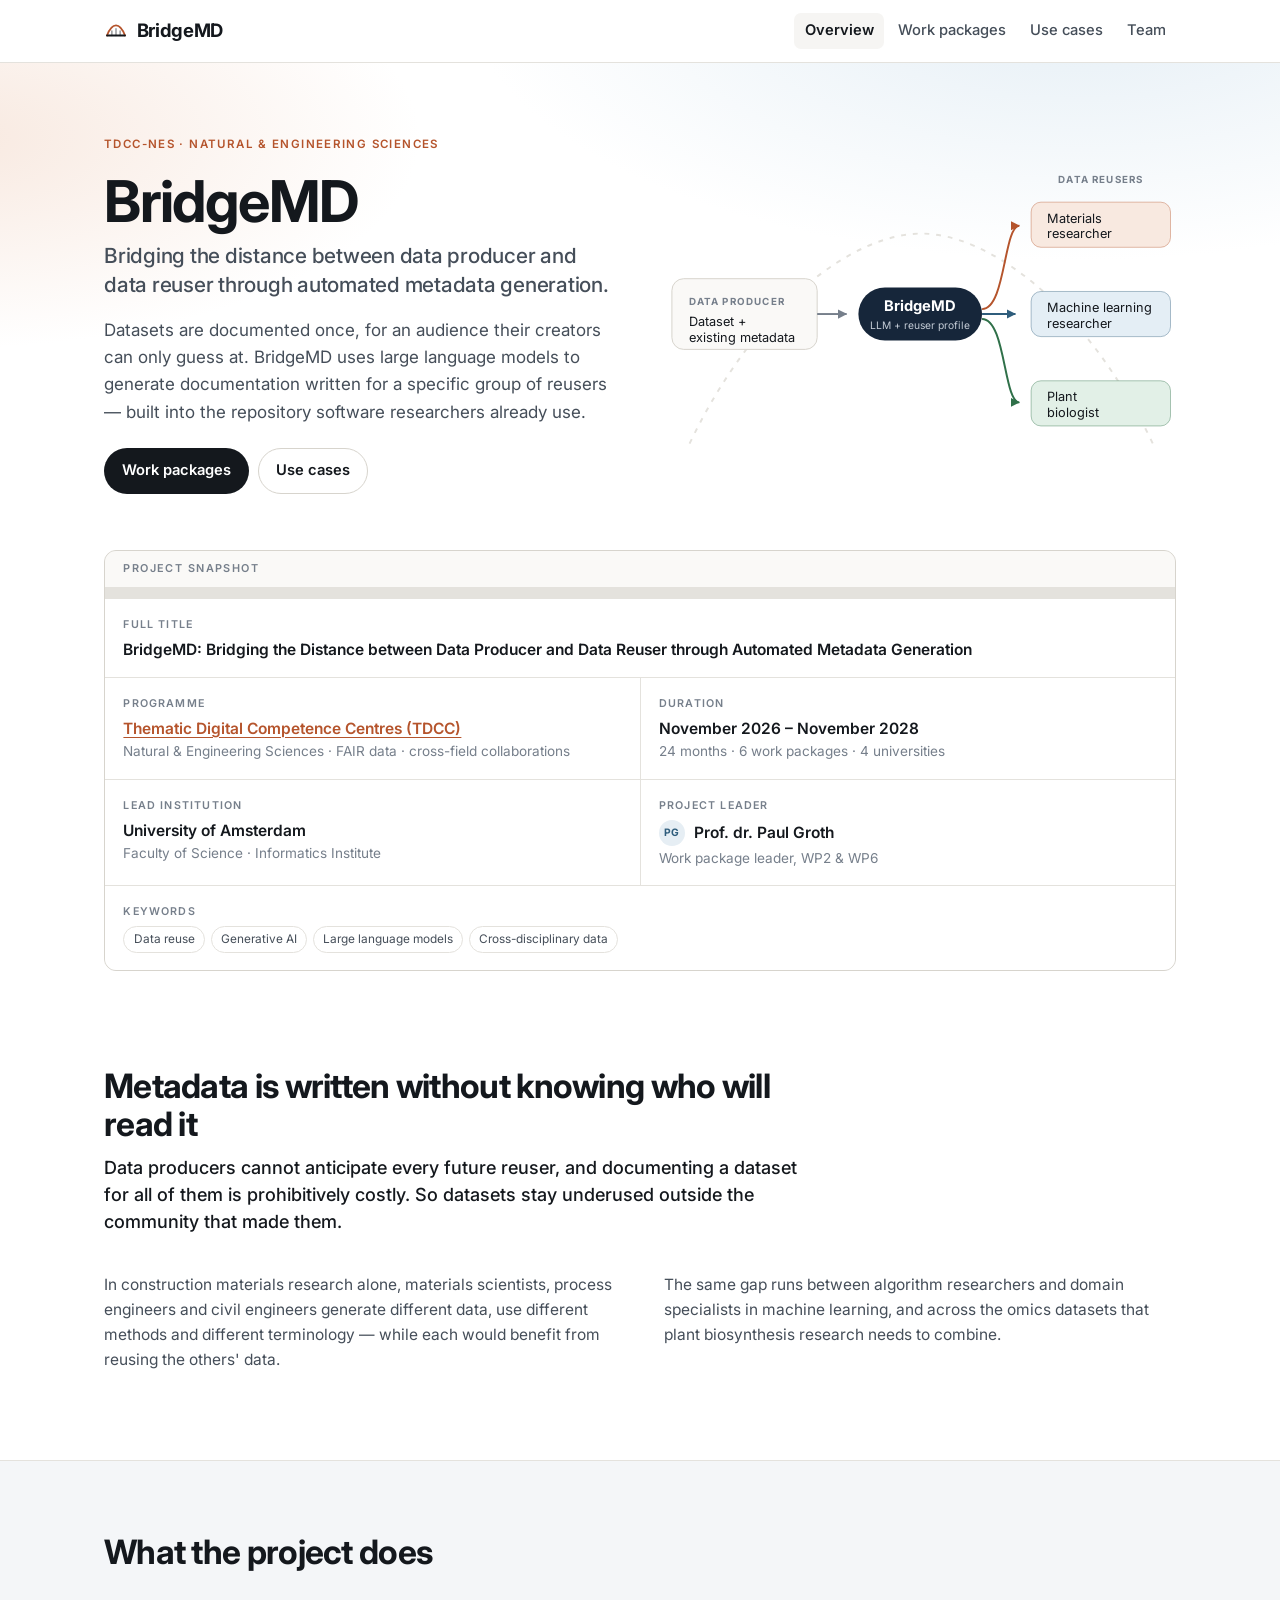
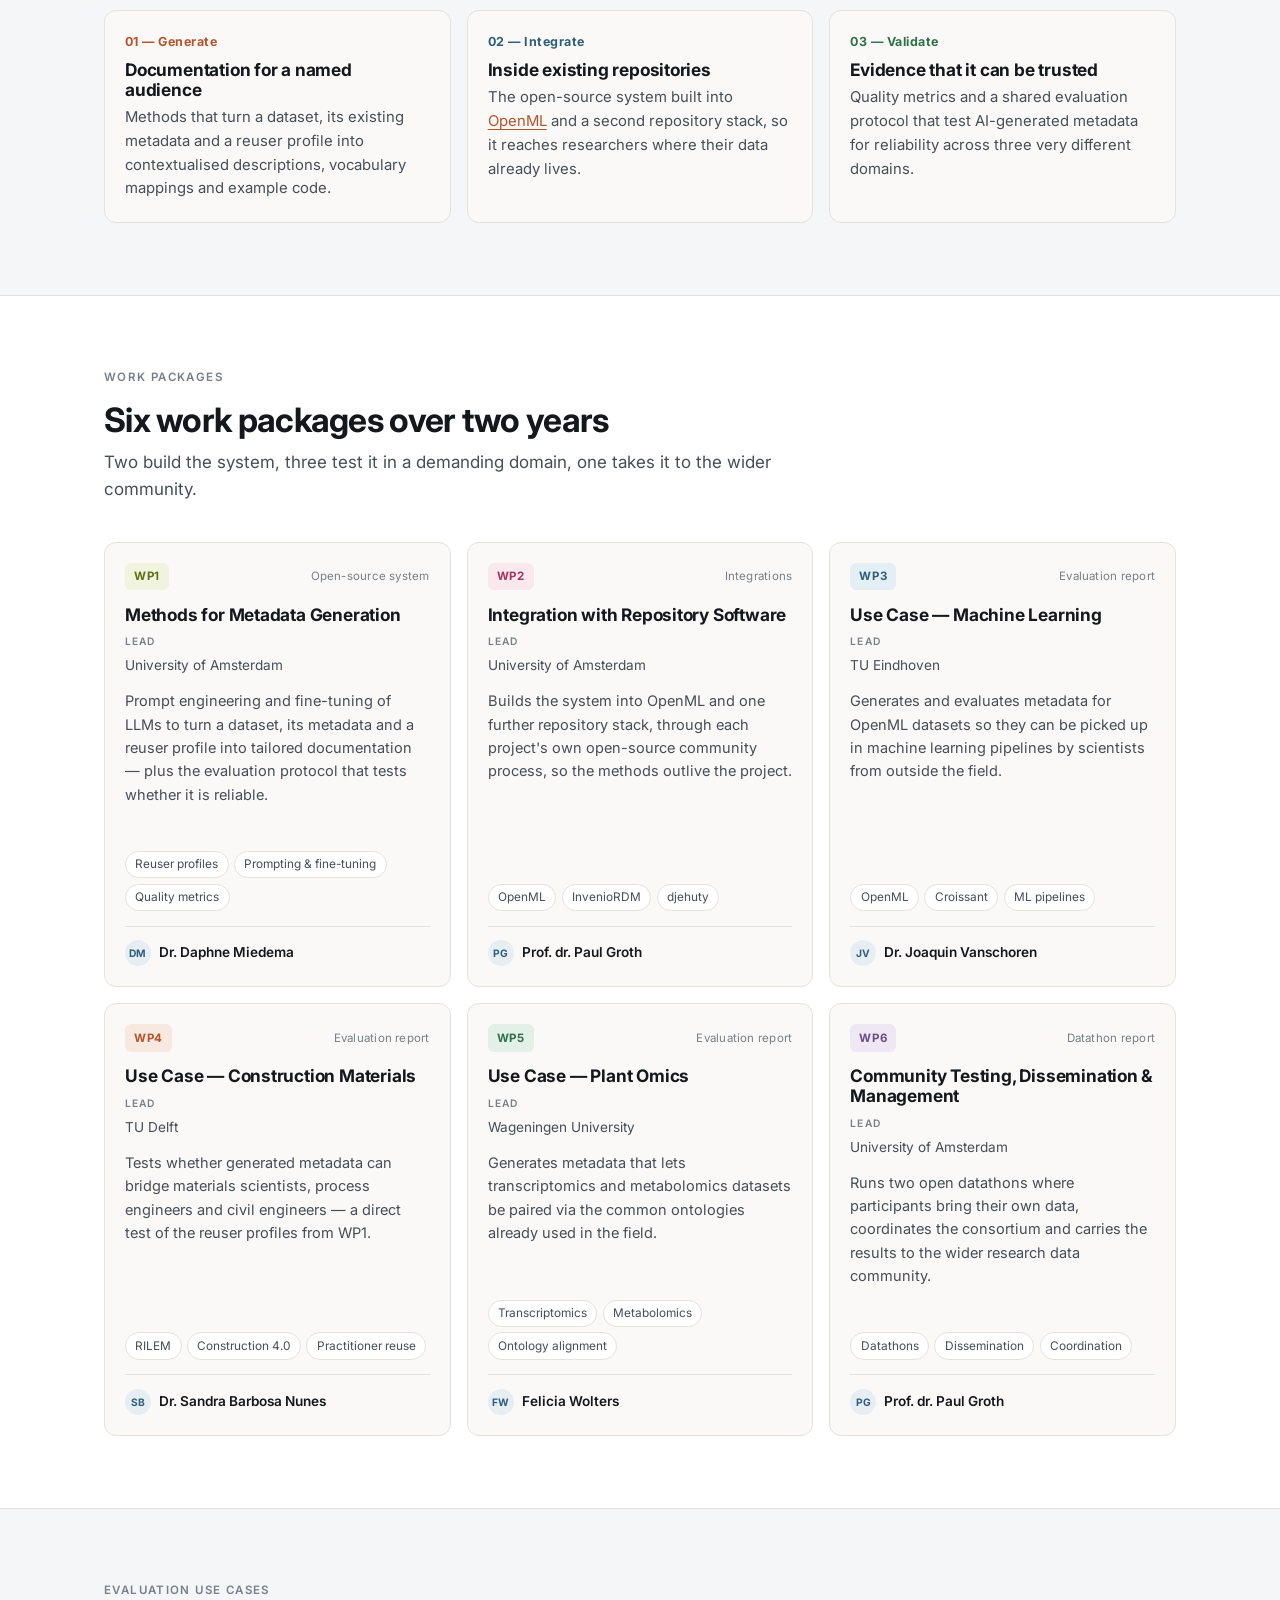
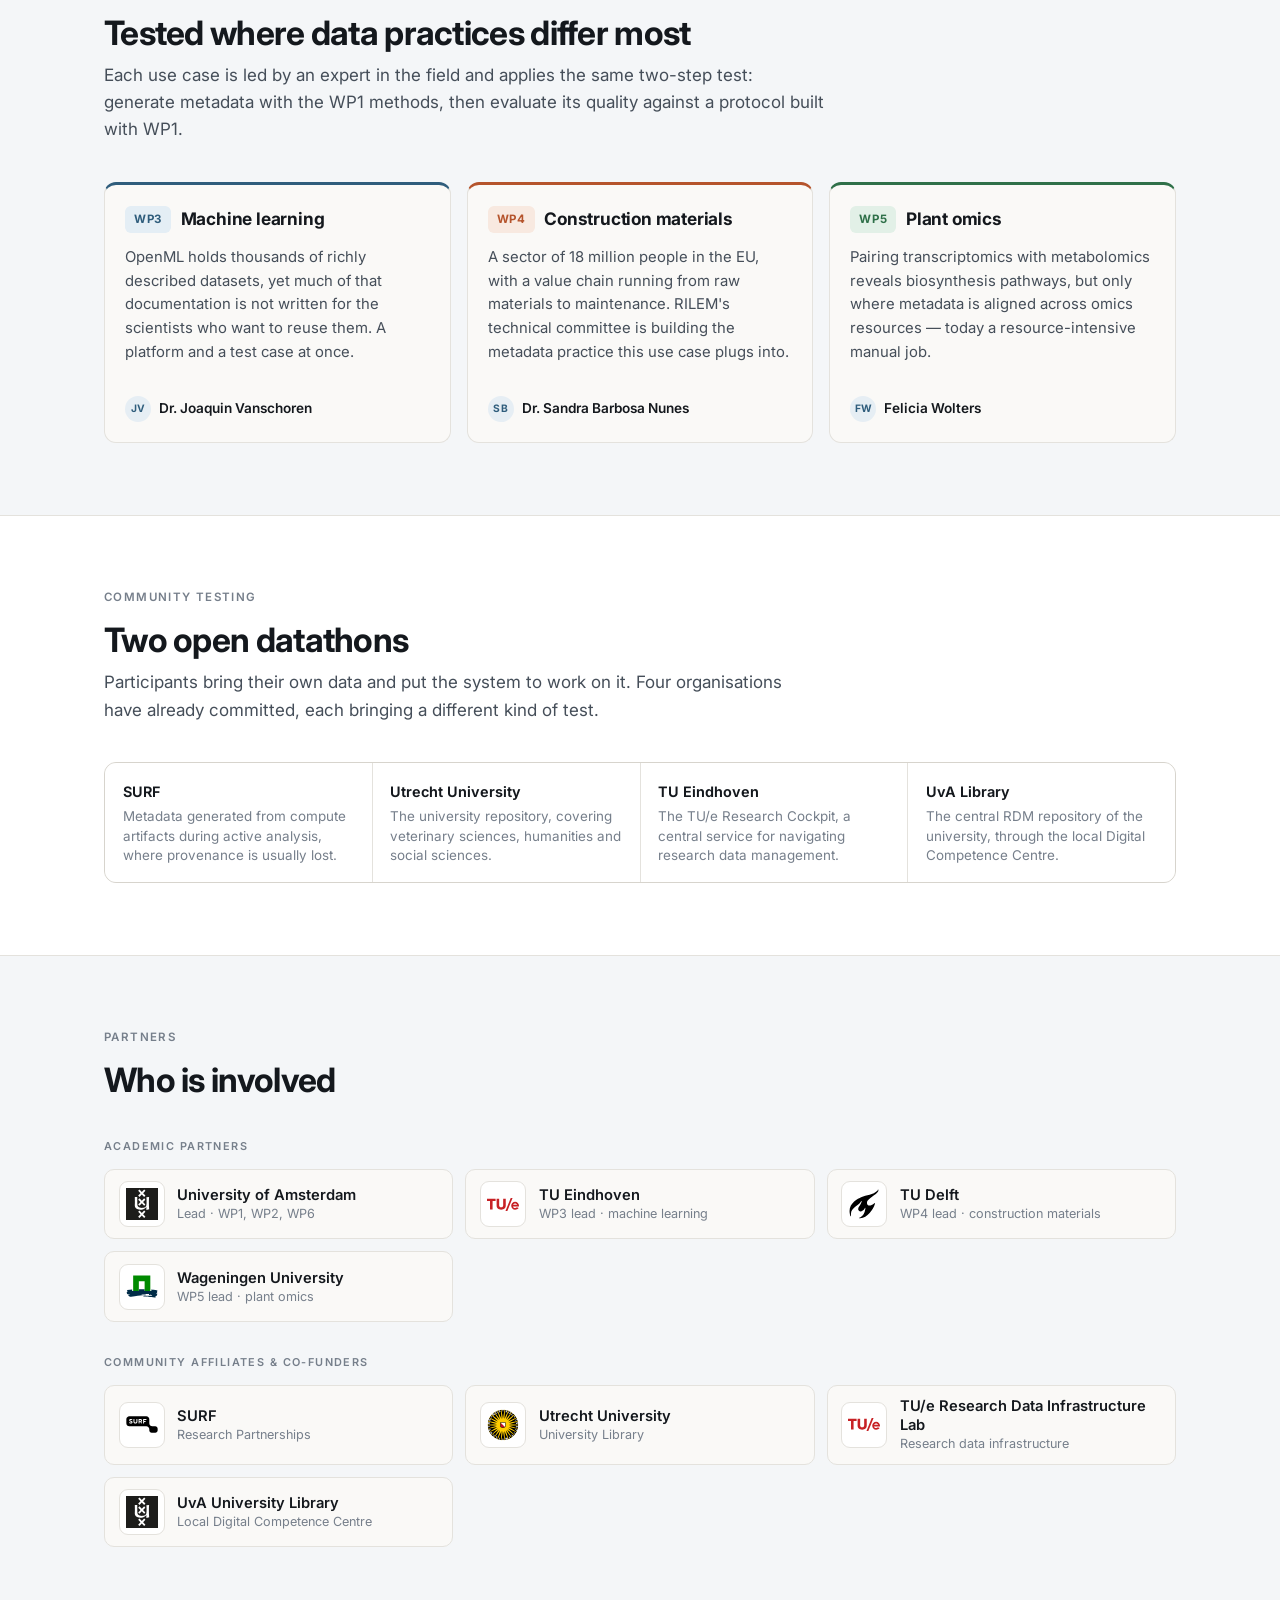
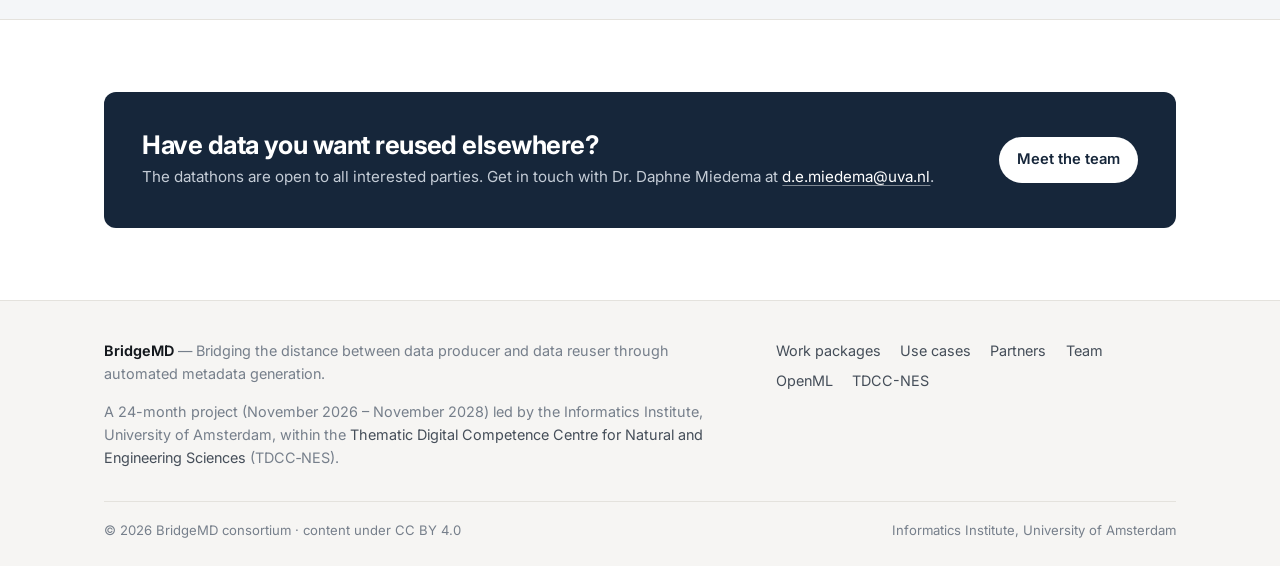
==== commit 687cff7f: "Give WP1 and WP2 their own colours They were the only neutral badges, which read as "lesser" next to" ====
--- a/index.html
+++ b/index.html
@@ -212,7 +212,7 @@
         <div class="wp-grid">
         <article class="wp-tile" id="wp1">
           <div class="wp-tile__top">
-            <span class="wp-badge">WP1</span>
+            <span class="wp-badge wp-badge--meth">WP1</span>
             <span class="wp-out">Open-source system</span>
           </div>
           <h3>Methods for Metadata Generation</h3>
@@ -232,7 +232,7 @@
         </article>
         <article class="wp-tile" id="wp2">
           <div class="wp-tile__top">
-            <span class="wp-badge">WP2</span>
+            <span class="wp-badge wp-badge--integ">WP2</span>
             <span class="wp-out">Integrations</span>
           </div>
           <h3>Integration with Repository Software</h3>
--- a/assets/css/style.css
+++ b/assets/css/style.css
@@ -24,6 +24,10 @@
   --c-plant-soft:  #e2f0e7;
   --c-comm:        #6d4b86;
   --c-comm-soft:   #efe8f4;
+  --c-meth:        #5f6e14;
+  --c-meth-soft:   #f0f3dd;
+  --c-integ:       #a3335f;
+  --c-integ-soft:  #fae8ef;
   --tint:          #f4f6f8;
 
   /* panels that stay dark in both colour schemes */
@@ -61,6 +65,10 @@
     --c-plant-soft: #15251d;
     --c-comm:       #c0a2d2;
     --c-comm-soft:  #241c2c;
+    --c-meth:       #b9cf5a;
+    --c-meth-soft:  #1f2512;
+    --c-integ:      #eb9ab9;
+    --c-integ-soft: #2c1a22;
     --tint:         #121923;
     --invert-bg:     #1b2a3c;
     --invert-fg:     #eef1f5;
@@ -317,6 +325,8 @@
   background: var(--paper); border: 1px solid var(--rule-2);
   color: var(--ink); padding: .22rem .5rem; border-radius: 6px;
 }
+.wp-badge--meth  { background: var(--c-meth-soft);  border-color: transparent; color: var(--c-meth); }
+.wp-badge--integ { background: var(--c-integ-soft); border-color: transparent; color: var(--c-integ); }
 .wp-badge--ml    { background: var(--c-ml-soft);    border-color: transparent; color: var(--c-ml); }
 .wp-badge--mat   { background: var(--c-mat-soft);   border-color: transparent; color: var(--c-mat); }
 .wp-badge--plant { background: var(--c-plant-soft); border-color: transparent; color: var(--c-plant); }
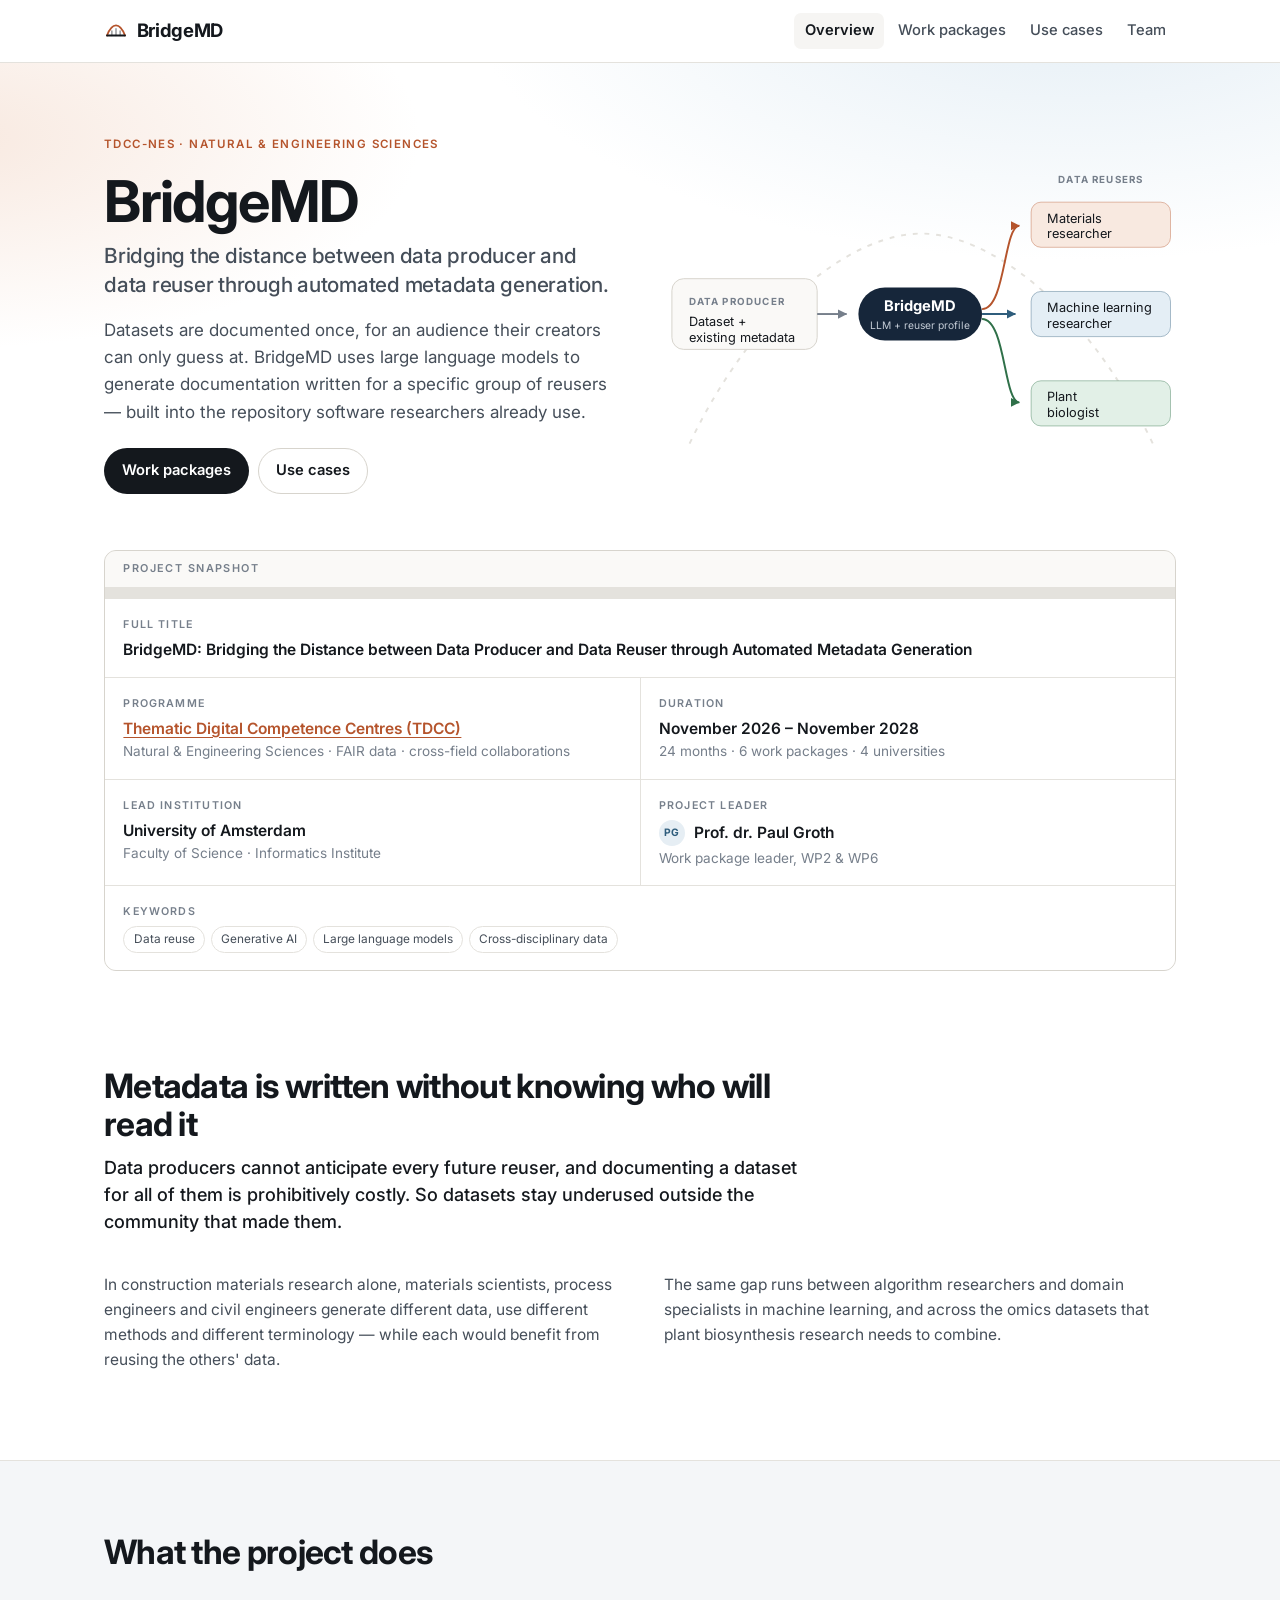
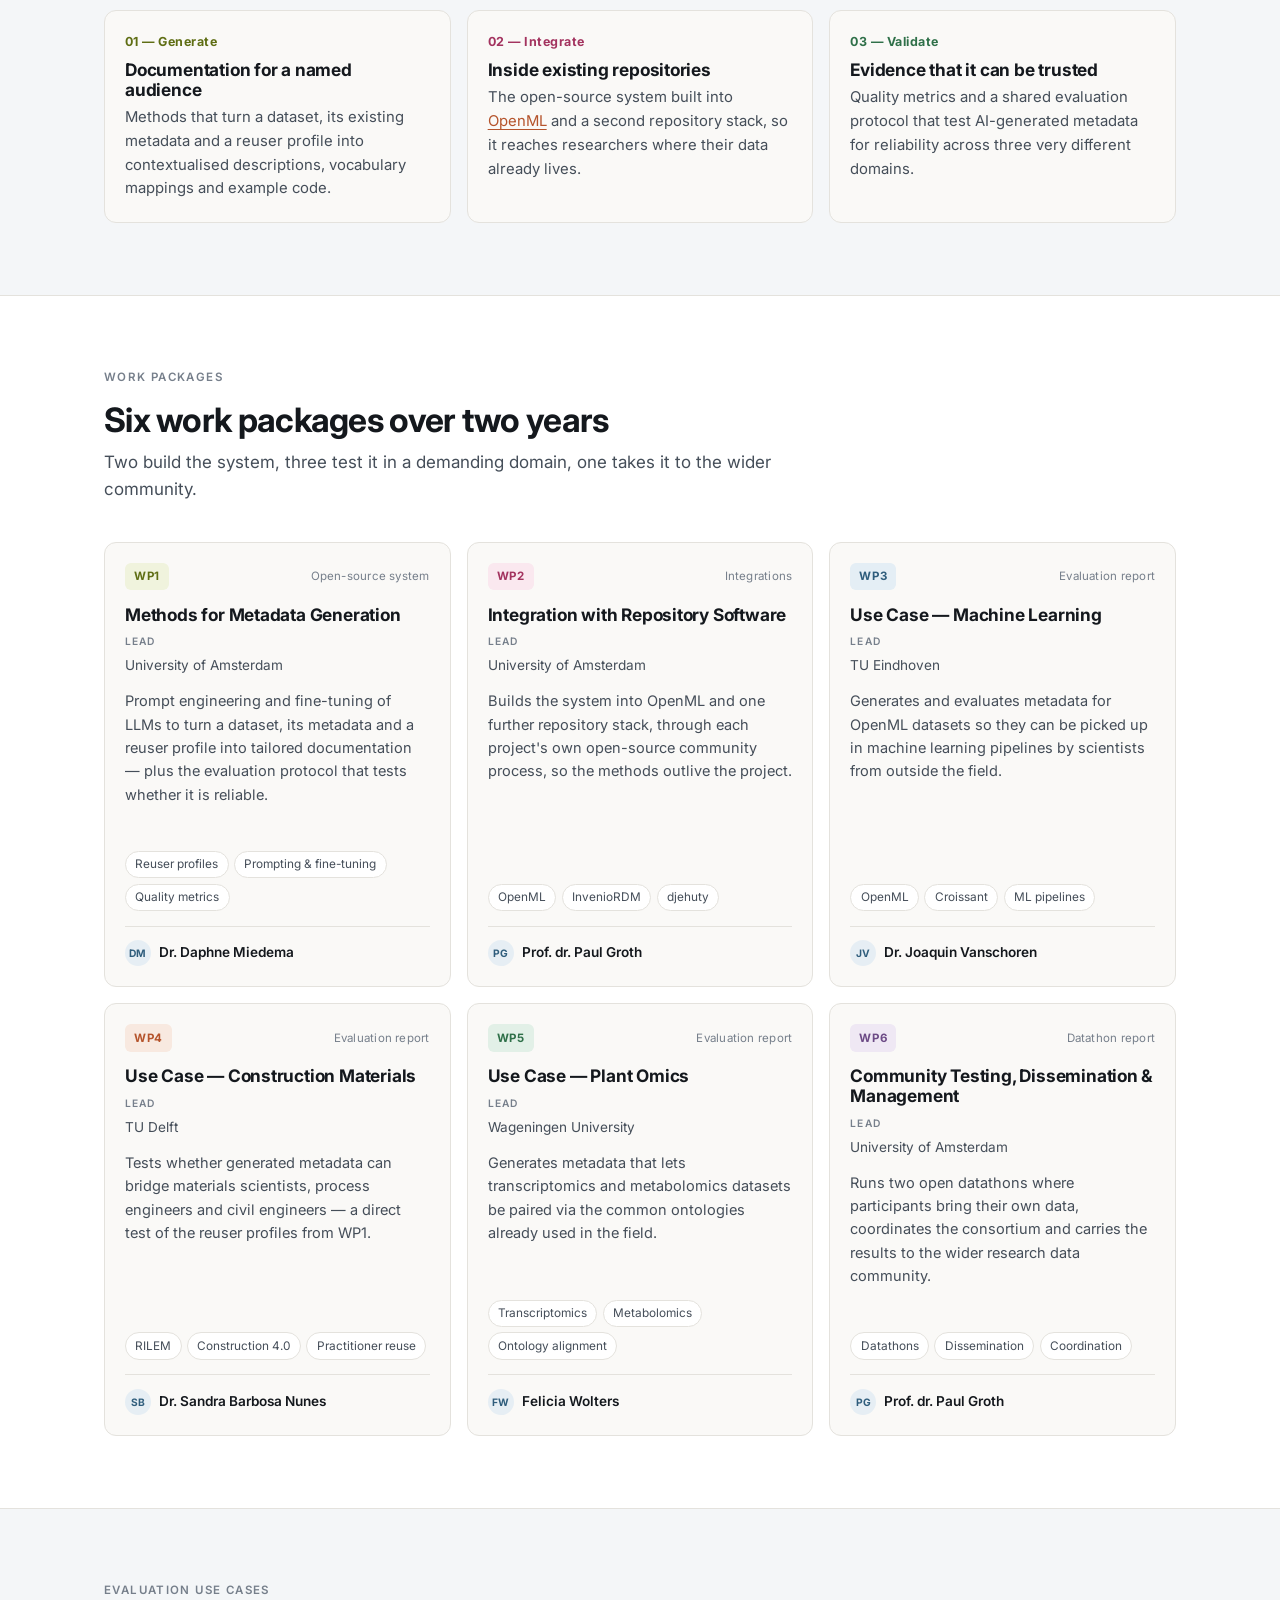
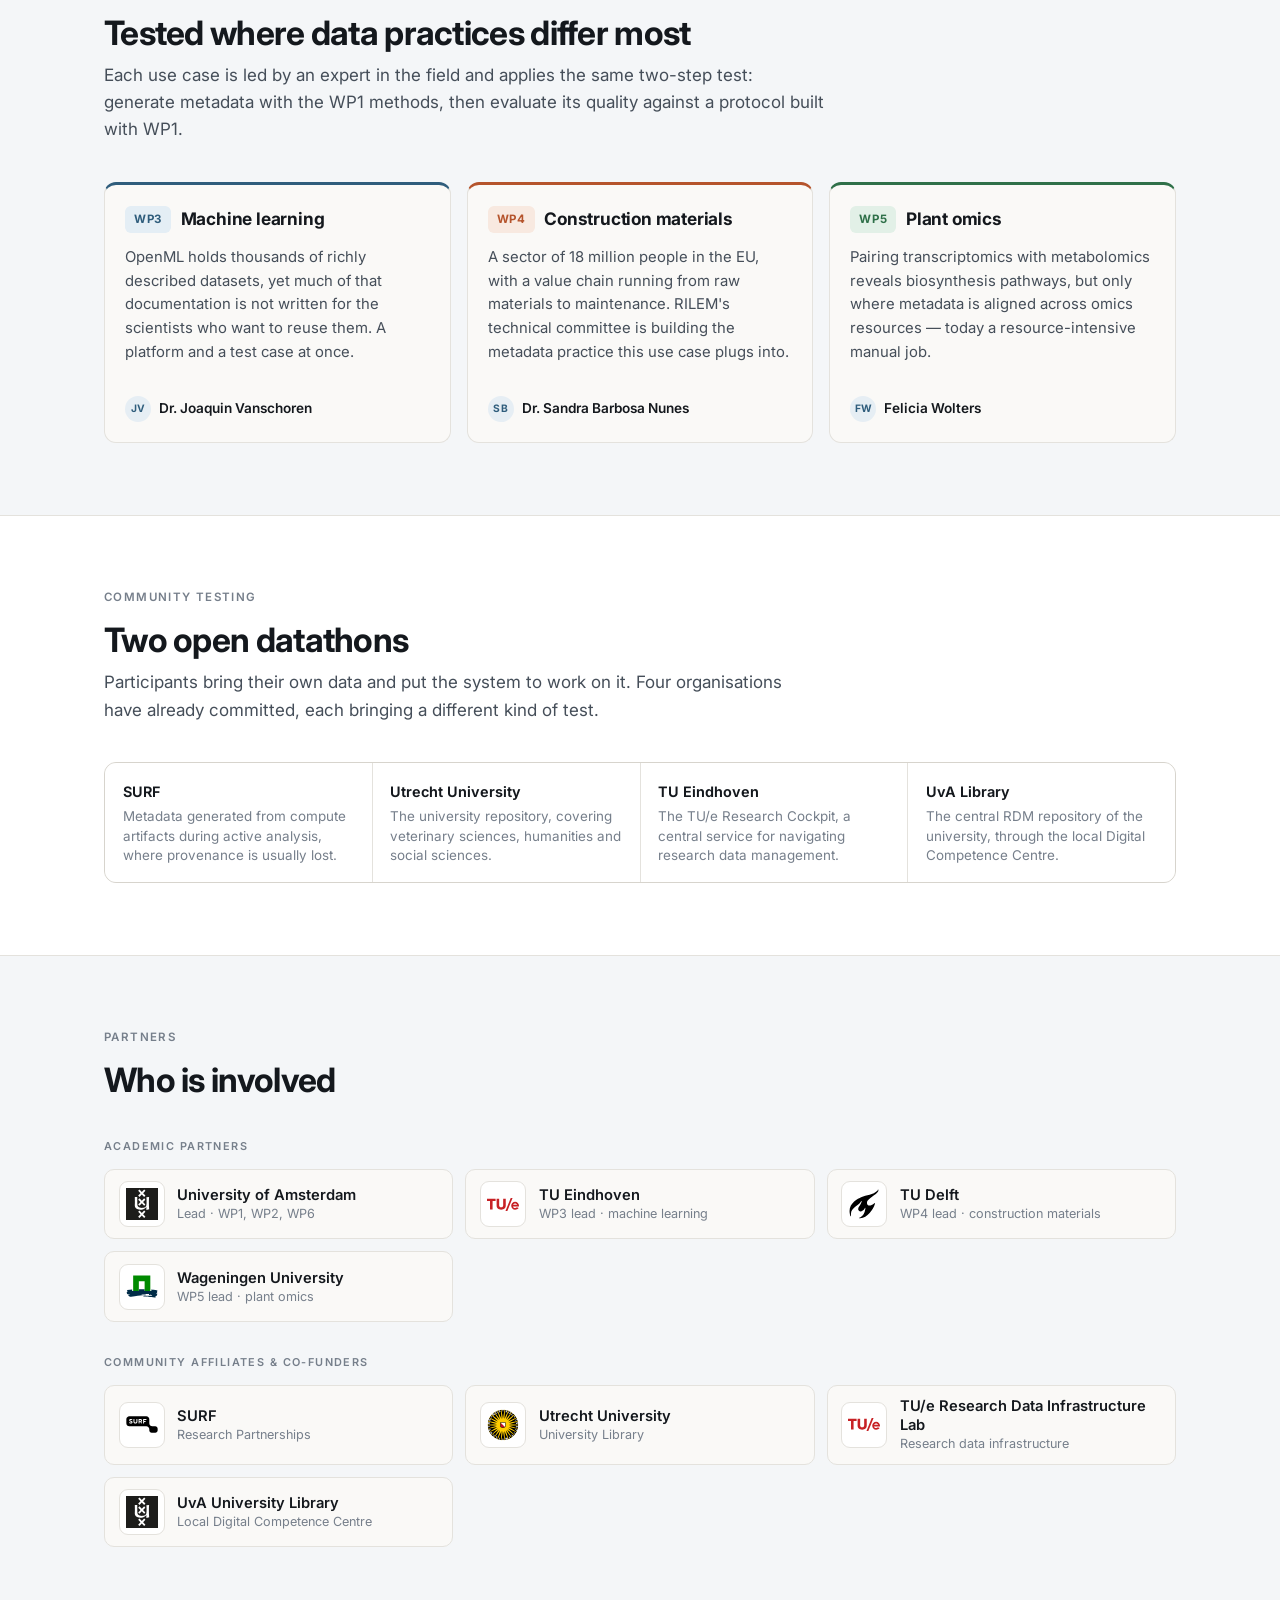
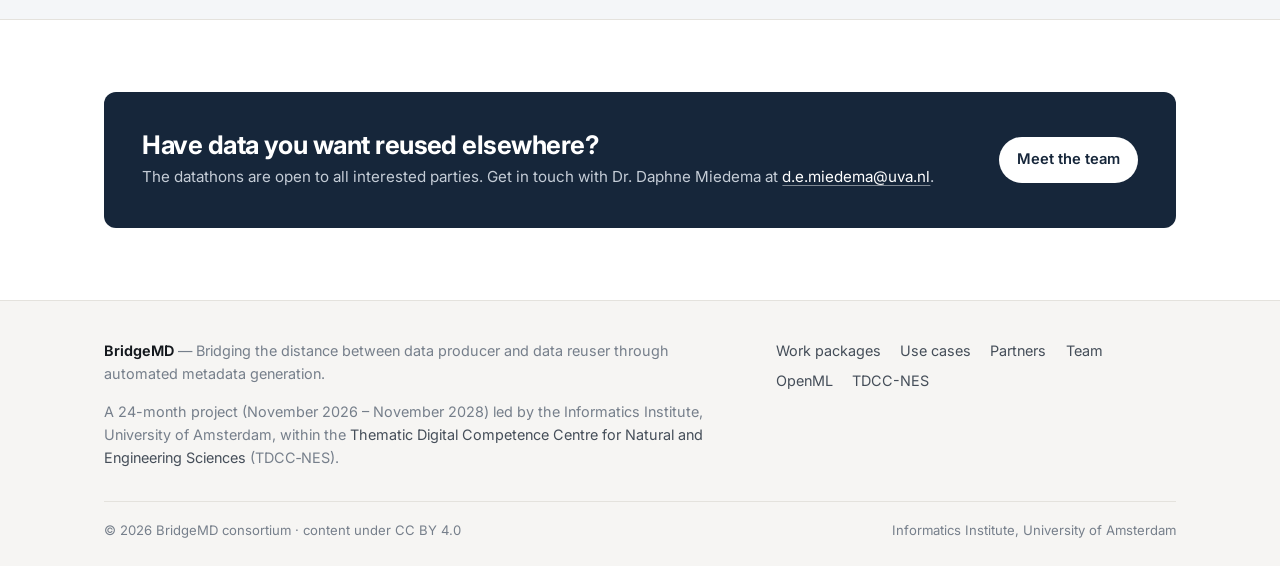
==== commit 765d9a47: "Align the objective numbers with the work packages they describe 01 Generate is WP1 and 02 Integrate" ====
--- a/index.html
+++ b/index.html
@@ -180,13 +180,13 @@
         </div>
         <div class="grid-3">
           <div class="card">
-            <span class="card__n card__n--mat">01 &mdash; Generate</span>
+            <span class="card__n card__n--meth">01 &mdash; Generate</span>
             <h3>Documentation for a named audience</h3>
             <p>Methods that turn a dataset, its existing metadata and a reuser profile into
             contextualised descriptions, vocabulary mappings and example code.</p>
           </div>
           <div class="card">
-            <span class="card__n card__n--ml">02 &mdash; Integrate</span>
+            <span class="card__n card__n--integ">02 &mdash; Integrate</span>
             <h3>Inside existing repositories</h3>
             <p>The open-source system built into <a href="https://www.openml.org">OpenML</a> and a
             second repository stack, so it reaches researchers where their data already lives.</p>
--- a/assets/css/style.css
+++ b/assets/css/style.css
@@ -298,6 +298,8 @@
   display: block; font-size: .78rem; font-weight: 700; letter-spacing: .04em;
   color: var(--accent); margin-bottom: .5rem;
 }
+.card__n--meth  { color: var(--c-meth); }
+.card__n--integ { color: var(--c-integ); }
 .card__n--mat   { color: var(--c-mat); }
 .card__n--ml    { color: var(--c-ml); }
 .card__n--plant { color: var(--c-plant); }
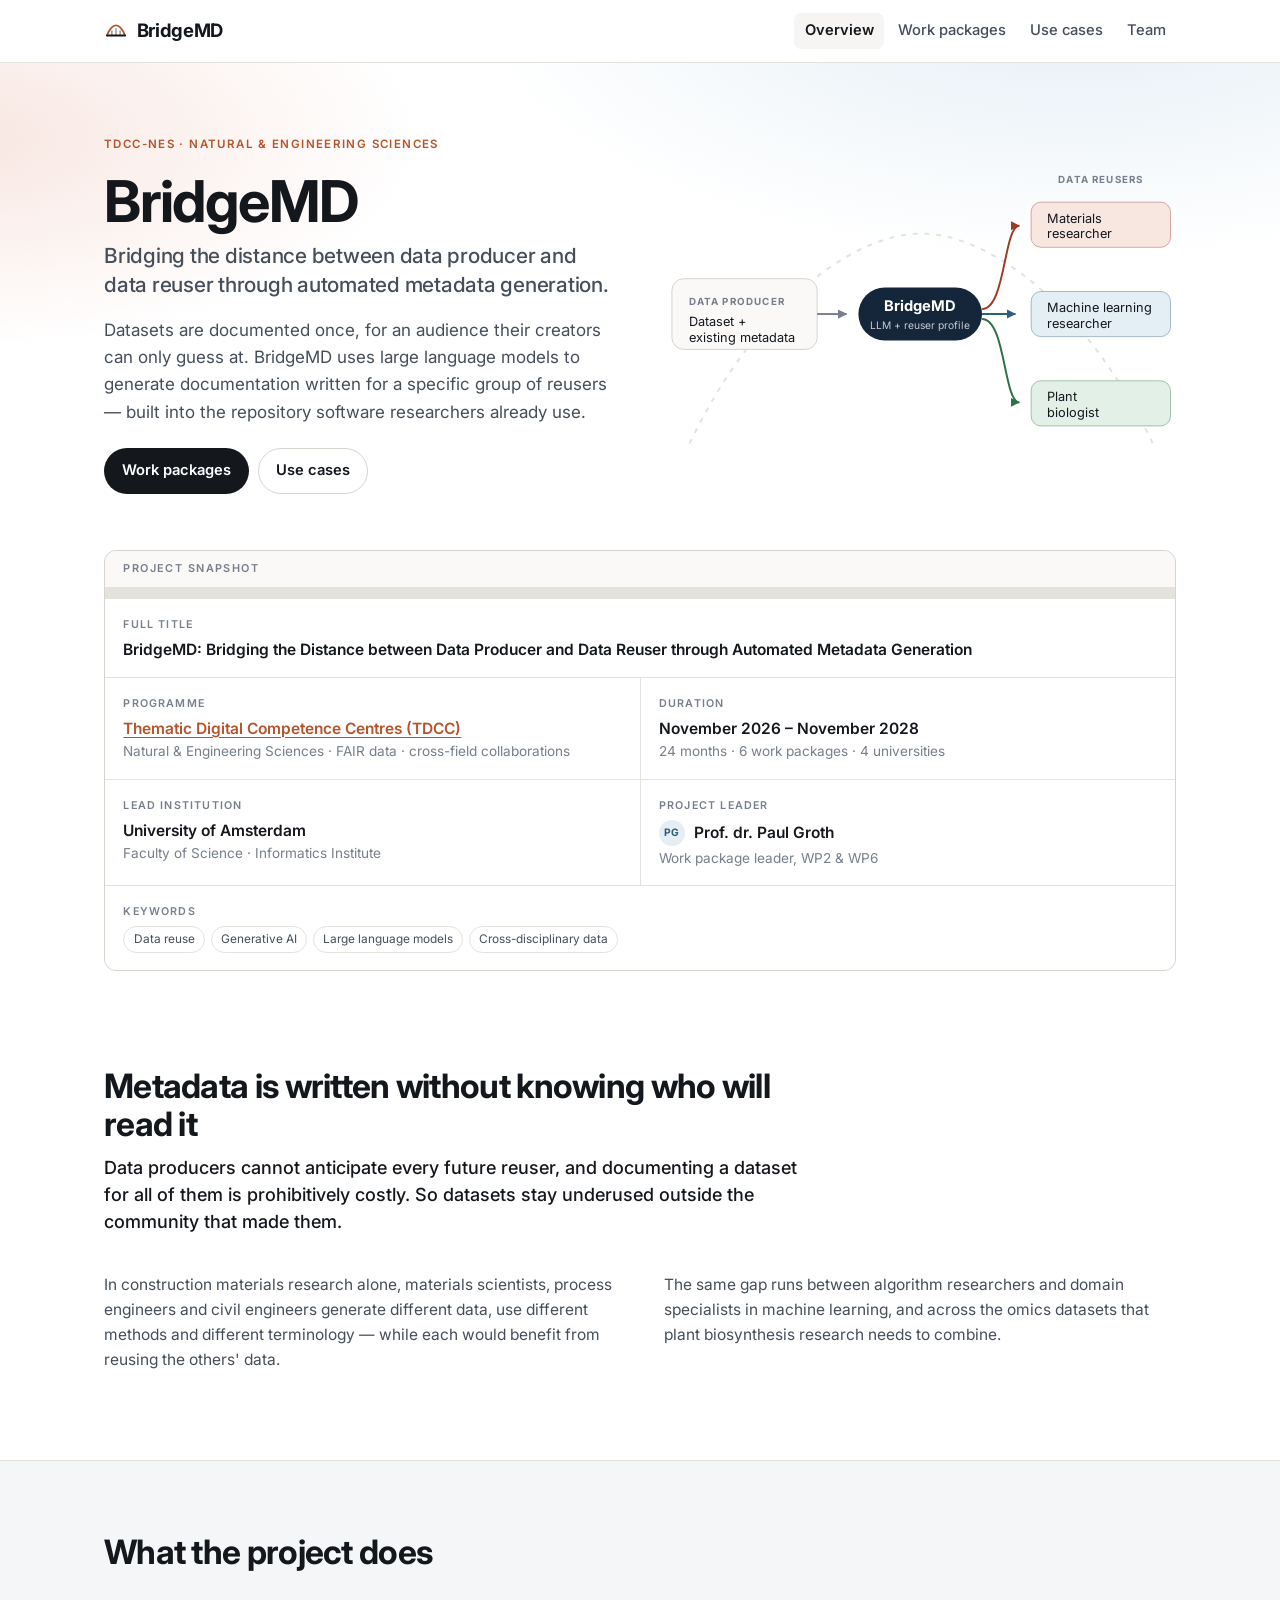
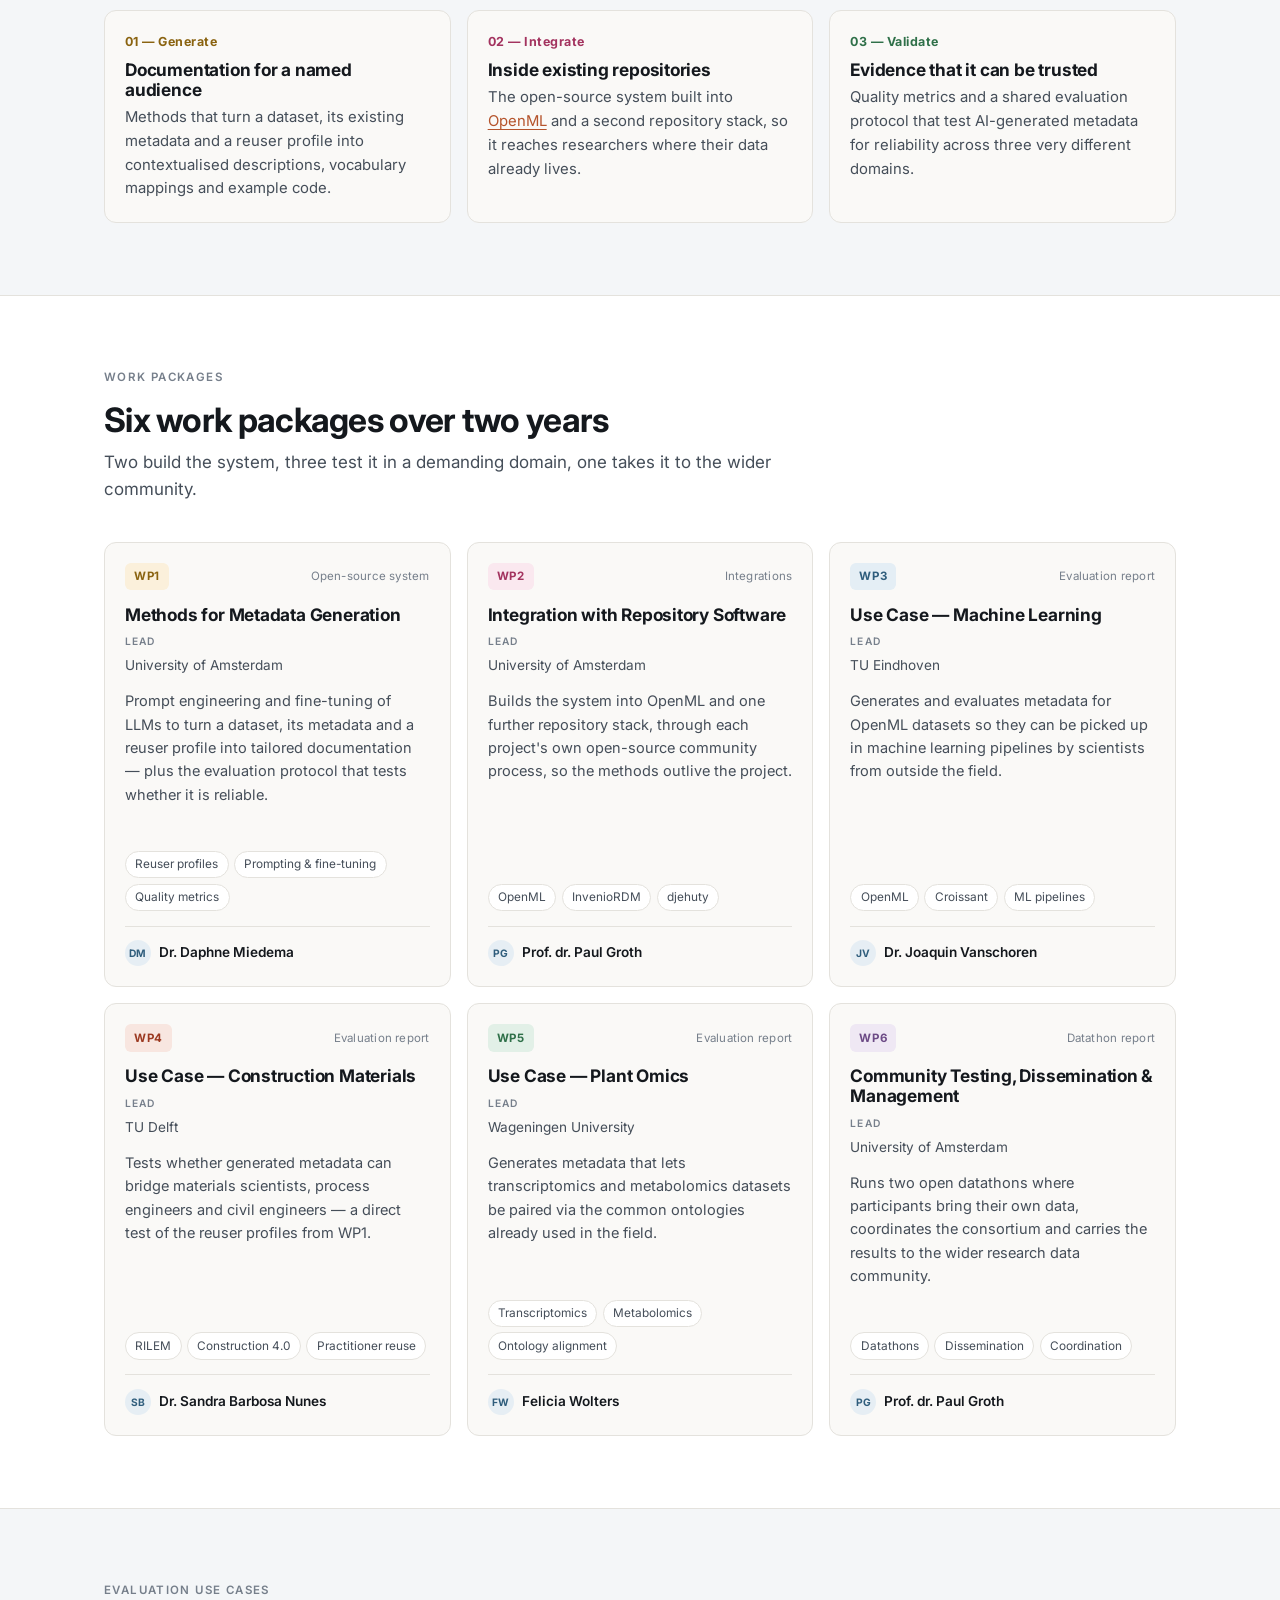
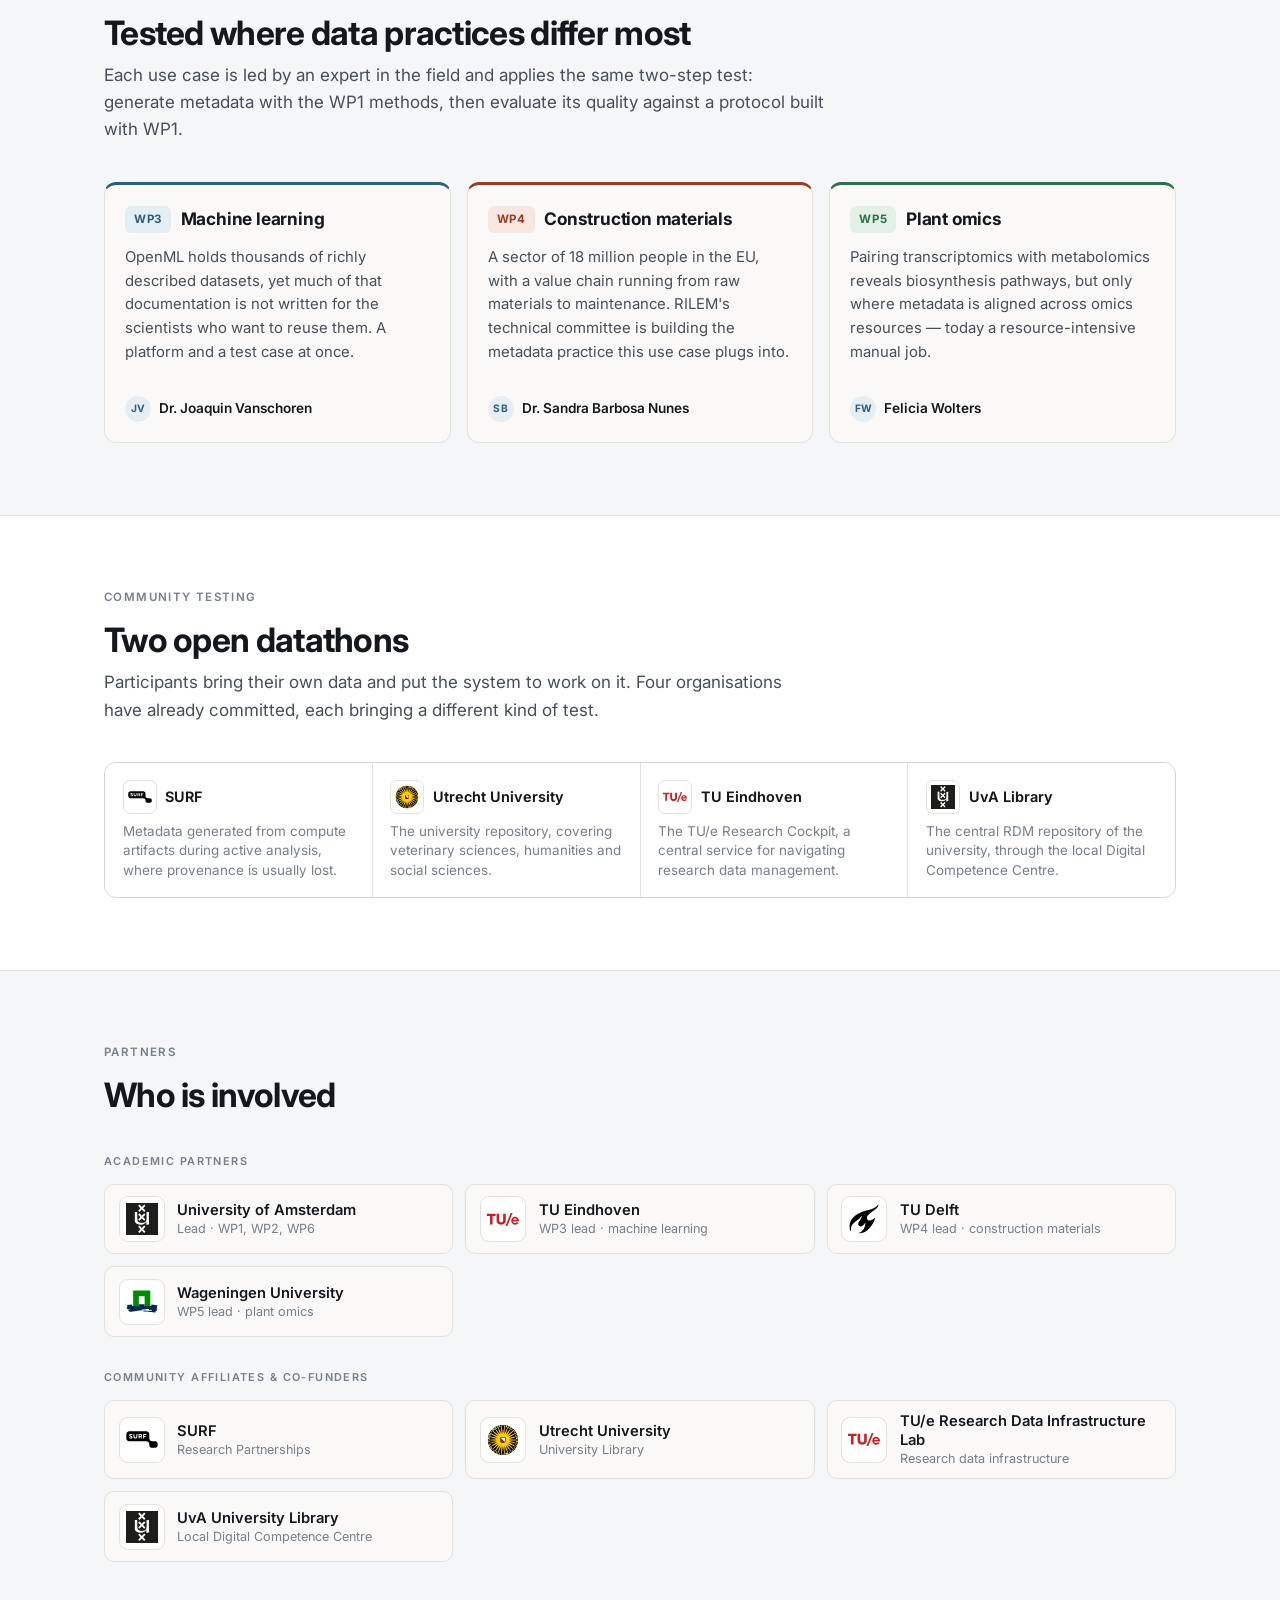
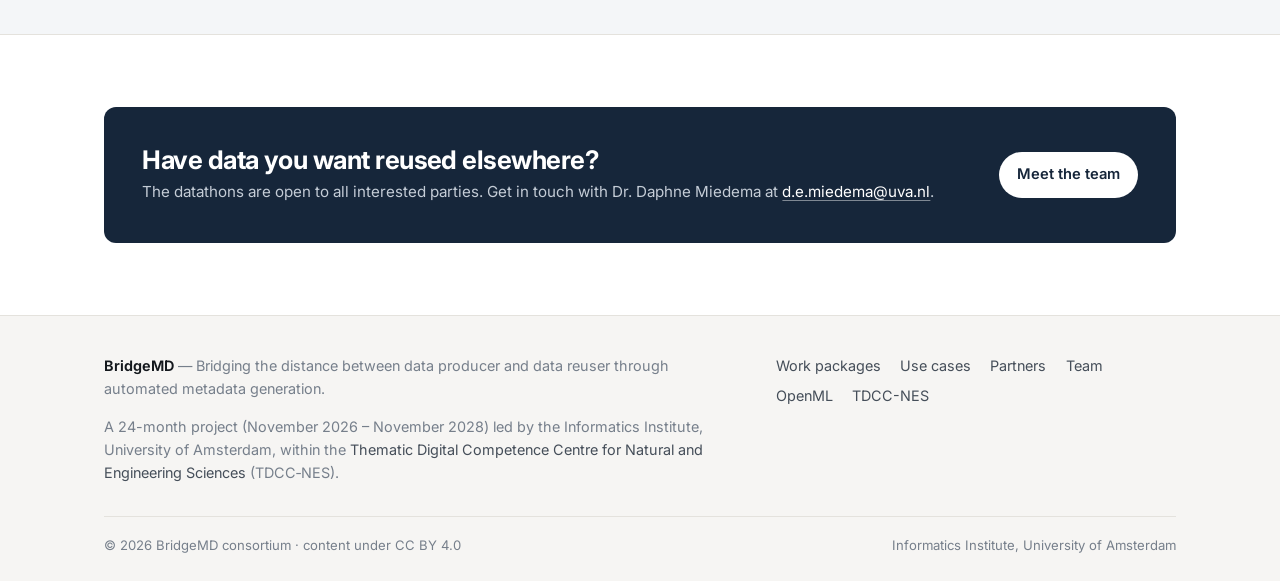
==== commit 9d909de1: "Add partner logos to the community testing cells SURF, Utrecht University, TU/e and the UvA Library " ====
--- a/index.html
+++ b/index.html
@@ -397,22 +397,34 @@
         </div>
         <div class="strip">
           <div class="strip__cell">
-            <p class="strip__who">SURF</p>
+            <div class="strip__head">
+              <span class="partner__logo partner__logo--sm"><img src="assets/img/logos/surf.svg" alt="SURF"></span>
+              <p class="strip__who">SURF</p>
+            </div>
             <p class="strip__what">Metadata generated from compute artifacts during active analysis,
             where provenance is usually lost.</p>
           </div>
           <div class="strip__cell">
-            <p class="strip__who">Utrecht University</p>
+            <div class="strip__head">
+              <span class="partner__logo partner__logo--sm"><img src="assets/img/logos/uu.svg" alt="Utrecht University"></span>
+              <p class="strip__who">Utrecht University</p>
+            </div>
             <p class="strip__what">The university repository, covering veterinary sciences,
             humanities and social sciences.</p>
           </div>
           <div class="strip__cell">
-            <p class="strip__who">TU Eindhoven</p>
+            <div class="strip__head">
+              <span class="partner__logo partner__logo--sm"><img src="assets/img/logos/tue.svg" alt="TU Eindhoven"></span>
+              <p class="strip__who">TU Eindhoven</p>
+            </div>
             <p class="strip__what">The TU/e Research Cockpit, a central service for navigating
             research data management.</p>
           </div>
           <div class="strip__cell">
-            <p class="strip__who">UvA Library</p>
+            <div class="strip__head">
+              <span class="partner__logo partner__logo--sm"><img src="assets/img/logos/uva.svg" alt="University of Amsterdam"></span>
+              <p class="strip__who">UvA Library</p>
+            </div>
             <p class="strip__what">The central RDM repository of the university, through the local
             Digital Competence Centre.</p>
           </div>
--- a/assets/css/style.css
+++ b/assets/css/style.css
@@ -18,14 +18,14 @@
      work-package badges, the use-case tiles and the snapshot pills */
   --c-ml:          #2f5d7c;
   --c-ml-soft:     #e4eef5;
-  --c-mat:         #b5542c;
-  --c-mat-soft:    #f8e9e0;
+  --c-mat:         #9c3a22;
+  --c-mat-soft:    #f8e6e0;
   --c-plant:       #2f7049;
   --c-plant-soft:  #e2f0e7;
   --c-comm:        #6d4b86;
   --c-comm-soft:   #efe8f4;
-  --c-meth:        #5f6e14;
-  --c-meth-soft:   #f0f3dd;
+  --c-meth:        #8a6310;
+  --c-meth-soft:   #fbf0db;
   --c-integ:       #a3335f;
   --c-integ-soft:  #fae8ef;
   --tint:          #f4f6f8;
@@ -59,14 +59,14 @@
     --bridge-soft: #192734;
     --c-ml:         #8cb8d6;
     --c-ml-soft:    #18242f;
-    --c-mat:        #e8926a;
-    --c-mat-soft:   #2c2018;
+    --c-mat:        #e5816b;
+    --c-mat-soft:   #2d1d18;
     --c-plant:      #7cc098;
     --c-plant-soft: #15251d;
     --c-comm:       #c0a2d2;
     --c-comm-soft:  #241c2c;
-    --c-meth:       #b9cf5a;
-    --c-meth-soft:  #1f2512;
+    --c-meth:       #e5b45c;
+    --c-meth-soft:  #2a2111;
     --c-integ:      #eb9ab9;
     --c-integ-soft: #2c1a22;
     --tint:         #121923;
@@ -412,6 +412,7 @@
 /* explicit size + contain: a flex item will not shrink below its intrinsic
    size on its own, and these SVGs have no intrinsic size */
 .partner__logo img { width: 100%; height: 100%; object-fit: contain; }
+.partner__logo--sm { width: 34px; height: 34px; border-radius: 7px; padding: 4px; }
 
 .partner__name { font-size: .92rem; font-weight: 600; color: var(--ink); line-height: 1.3; }
 .partner__role { font-size: .79rem; color: var(--ink-3); line-height: 1.35; }
@@ -439,7 +440,8 @@
 @media (max-width: 820px) { .strip { grid-template-columns: repeat(2, minmax(0, 1fr)); } }
 @media (max-width: 480px) { .strip { grid-template-columns: 1fr; } }
 .strip__cell { background: var(--paper); padding: 1.05rem 1.1rem; }
-.strip__who { font-size: .9rem; font-weight: 650; color: var(--ink); margin: 0 0 .25rem; }
+.strip__head { display: flex; align-items: center; gap: .55rem; margin-bottom: .5rem; }
+.strip__who { font-size: .9rem; font-weight: 650; color: var(--ink); margin: 0; }
 .strip__what { font-size: .84rem; color: var(--ink-3); margin: 0; line-height: 1.45; }
 
 /* ---------- CTA ---------- */
